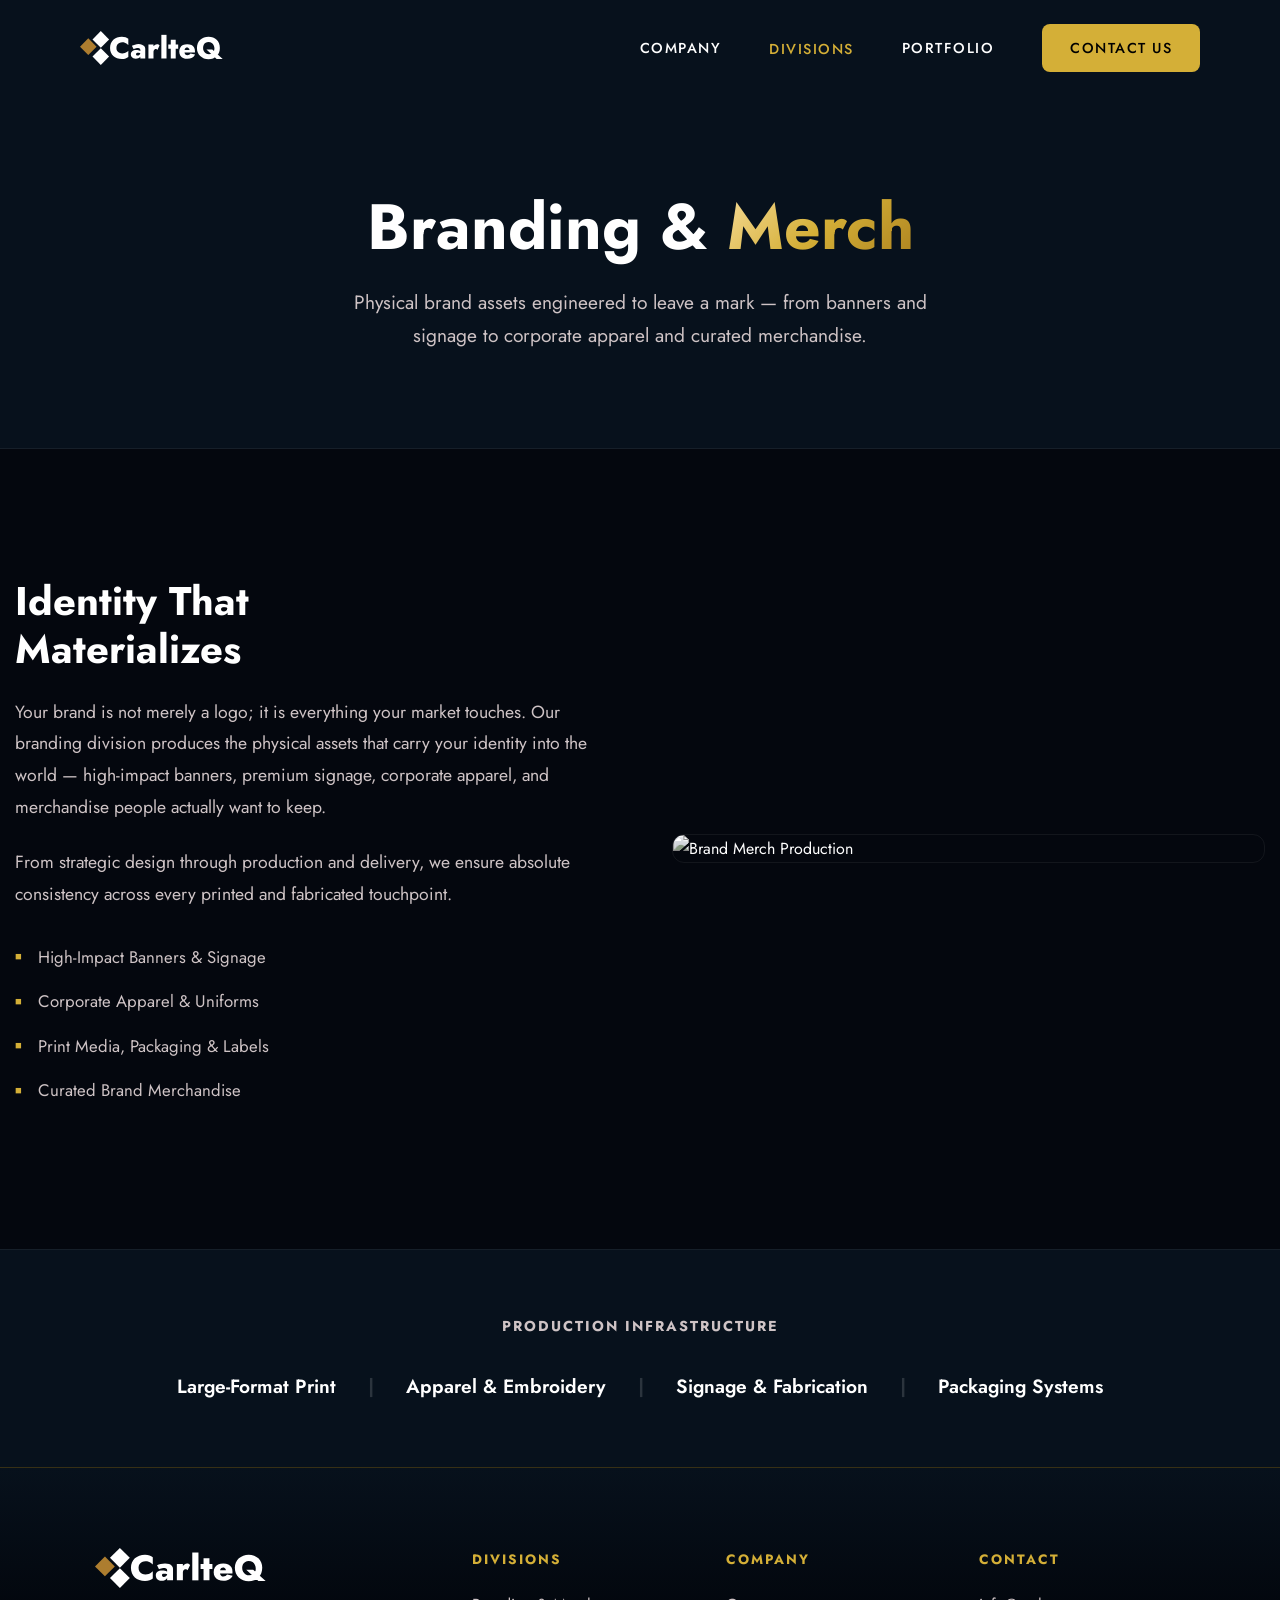
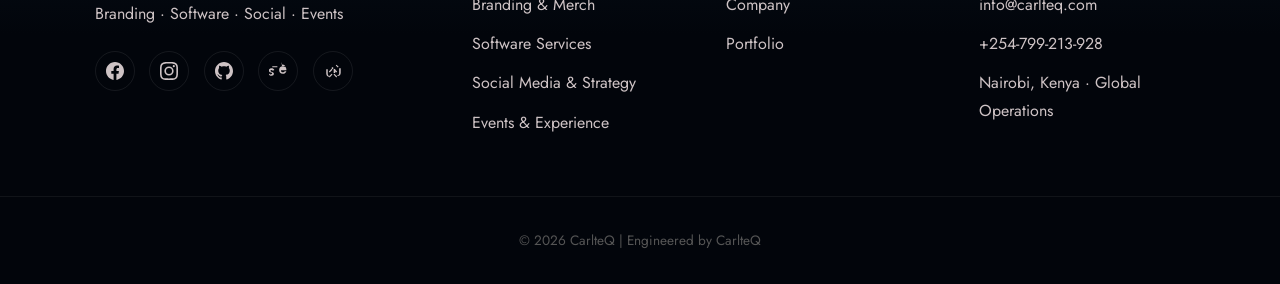
==== branding.html @ 22163e72 "CarlteQ corporate site: full build (7 pages), Navy/Gold theme, GSAP animations, reliability kernel, " ====
<!DOCTYPE html>
<html lang="en">
<head>
    <meta charset="UTF-8">
    <meta name="viewport" content="width=device-width, initial-scale=1.0">
    <meta name="description" content="Branding & Merch by CarlteQ: high-impact banners, premium signage, corporate apparel, print media, packaging, and curated brand merchandise.">
    <title>Branding & Merch | CarlteQ</title>
    <link rel="icon" type="image/svg+xml" href="assets/carlteq-logo.svg">
    <link rel="canonical" href="https://www.dev.carlteq.io/branding.html">
    <meta property="og:type" content="website">
    <meta property="og:site_name" content="CarlteQ">
    <meta property="og:title" content="Branding & Merch | CarlteQ">
    <meta property="og:description" content="Branding & Merch by CarlteQ: high-impact banners, premium signage, corporate apparel, print media, packaging, and curated brand merchandise.">
    <meta property="og:url" content="https://www.dev.carlteq.io/branding.html">
    <meta property="og:image" content="https://www.dev.carlteq.io/assets/og-image.png">
    <meta property="og:locale" content="en_KE">
    <meta name="twitter:card" content="summary_large_image">
    <meta name="twitter:title" content="Branding & Merch | CarlteQ">
    <meta name="twitter:description" content="Branding & Merch by CarlteQ: high-impact banners, premium signage, corporate apparel, print media, packaging, and curated brand merchandise.">
    <meta name="twitter:image" content="https://www.dev.carlteq.io/assets/og-image.png">
    <link rel="preconnect" href="https://fonts.googleapis.com">
    <link rel="preconnect" href="https://fonts.gstatic.com" crossorigin>
    <link href="https://fonts.googleapis.com/css2?family=Jost:wght@300;400;500;600;700;800&family=JetBrains+Mono:wght@400&display=swap" rel="stylesheet">
    <link rel="stylesheet" href="css/style.css">
    <script type="application/ld+json">
    {
        "@context": "https://schema.org",
        "@type": "Service",
        "serviceType": "Branding & Merch",
        "provider": {
            "@type": "Organization",
            "name": "CarlteQ",
            "url": "https://www.dev.carlteq.io/"
        },
        "areaServed": {
            "@type": "City",
            "name": "Nairobi"
        }
    }
    </script>
</head>
<body>
    <a class="skip-link" href="#main">Skip to content</a>

    <!-- Navigation -->
    <nav id="navbar">
        <a href="index.html" class="logo"><img src="assets/carlteq-logo.svg" alt="CarlteQ"></a>
        <button class="nav-toggle" aria-label="Toggle menu" aria-expanded="false">
            <span></span><span></span><span></span>
        </button>
        <div class="nav-links">
            <a href="index.html">Company</a>
            <div class="dropdown">
                <button type="button" class="dropdown-toggle active" aria-expanded="false" aria-controls="divisions-menu">Divisions</button>
<div class="dropdown-content" id="divisions-menu">
                    <a href="branding.html" class="active" aria-current="page">Branding & Merch</a>
                    <a href="web-systems.html">Software Services</a>
                    <a href="marketing.html">Social Media & Strategy</a>
                    <a href="events.html">Events & Experience</a>
                </div>
            </div>
            <a href="portfolio.html">Portfolio</a>
            <a href="contact.html" class="btn-primary">Contact Us</a>
        </div>
    </nav>

    <main id="main">
    <!-- Page Header -->
    <header class="page-header">
        <div class="container">
            <h1>Branding & <span class="gold-gradient">Merch</span></h1>
            <p class="lead">Physical brand assets engineered to leave a mark — from banners and signage to corporate apparel and curated merchandise.</p>
        </div>
    </header>

    <section class="section-padding container">
        <div class="service-layout">
            <div class="service-text">
                <h2>Identity That <br>Materializes</h2>
                <p>Your brand is not merely a logo; it is everything your market touches. Our branding division produces the physical assets that carry your identity into the world — high-impact banners, premium signage, corporate apparel, and merchandise people actually want to keep.</p>
                <p>From strategic design through production and delivery, we ensure absolute consistency across every printed and fabricated touchpoint.</p>

                <ul class="service-list">
                    <li>High-Impact Banners & Signage</li>
                    <li>Corporate Apparel & Uniforms</li>
                    <li>Print Media, Packaging & Labels</li>
                    <li>Curated Brand Merchandise</li>
                </ul>
            </div>
            <div>
                <img src="https://images.unsplash.com/photo-1561070791-2526d30994b5?q=80&w=2070&auto=format&fit=crop" alt="Brand Merch Production" class="service-img" loading="lazy" decoding="async">
            </div>
        </div>
    </section>

    <!-- Production Strip -->
    <section class="tech-strip">
        <div class="container">
            <h4>Production Infrastructure</h4>
            <div class="tech-strip-items">
                <span>Large-Format Print</span>
                <span class="sep">|</span>
                <span>Apparel & Embroidery</span>
                <span class="sep">|</span>
                <span>Signage & Fabrication</span>
                <span class="sep">|</span>
                <span>Packaging Systems</span>
            </div>
        </div>
    </section>

    </main>

    <!-- Footer -->
    <footer>
        <div class="container footer-inner">
            <div class="footer-brand">
                <img src="assets/carlteq-logo.svg" alt="CarlteQ" class="footer-logo">
                <p>Branding &middot; Software &middot; Social &middot; Events</p>
                <div class="footer-socials">
                    <a href="https://www.facebook.com/CarlteQ.main" target="_blank" rel="noopener" aria-label="Facebook"><svg viewBox="0 0 24 24"><path d="M24 12.073c0-6.627-5.373-12-12-12s-12 5.373-12 12c0 5.99 4.388 10.954 10.125 11.854v-8.385H7.078v-3.47h3.047V9.43c0-3.007 1.792-4.669 4.533-4.669 1.312 0 2.686.235 2.686.235v2.953H15.83c-1.491 0-1.956.925-1.956 1.874v2.25h3.328l-.532 3.47h-2.796v8.385C19.612 23.027 24 18.062 24 12.073z"/></svg></a>
                    <a href="https://www.instagram.com/_carlteq/" target="_blank" rel="noopener" aria-label="Instagram"><svg viewBox="0 0 24 24"><path d="M12 2.163c3.204 0 3.584.012 4.85.07 3.252.148 4.771 1.691 4.919 4.919.058 1.265.069 1.645.069 4.849 0 3.205-.012 3.584-.069 4.849-.149 3.225-1.664 4.771-4.919 4.919-1.266.058-1.644.07-4.85.07-3.204 0-3.584-.012-4.849-.07-3.26-.149-4.771-1.699-4.919-4.92-.058-1.265-.07-1.644-.07-4.849 0-3.204.013-3.583.07-4.849.149-3.227 1.664-4.771 4.919-4.919 1.266-.057 1.645-.069 4.849-.069zM12 0C8.741 0 8.333.014 7.053.072 2.695.272.273 2.69.073 7.052.014 8.333 0 8.741 0 12c0 3.259.014 3.668.072 4.948.2 4.358 2.618 6.78 6.98 6.98C8.333 23.986 8.741 24 12 24c3.259 0 3.668-.014 4.948-.072 4.354-.2 6.782-2.618 6.979-6.98.059-1.28.073-1.689.073-4.948 0-3.259-.014-3.667-.072-4.947-.196-4.354-2.617-6.78-6.979-6.98C15.668.014 15.259 0 12 0zm0 5.838a6.162 6.162 0 100 12.324 6.162 6.162 0 000-12.324zM12 16a4 4 0 110-8 4 4 0 010 8zm6.406-11.845a1.44 1.44 0 100 2.881 1.44 1.44 0 000-2.881z"/></svg></a>
                    <a href="https://github.com/CarlteQ-git/" target="_blank" rel="noopener" aria-label="GitHub"><svg viewBox="0 0 24 24"><path d="M12 0c-6.626 0-12 5.373-12 12 0 5.302 3.438 9.8 8.207 11.387.599.111.793-.261.793-.577v-2.234c-3.338.726-4.033-1.416-4.033-1.416-.546-1.387-1.333-1.756-1.333-1.756-1.089-.745.083-.729.083-.729 1.205.084 1.839 1.237 1.839 1.237 1.07 1.834 2.807 1.304 3.492.997.107-.775.418-1.305.762-1.604-2.665-.305-5.467-1.334-5.467-5.931 0-1.311.469-2.381 1.236-3.221-.124-.303-.535-1.524.117-3.176 0 0 1.008-.322 3.301 1.23.957-.266 1.983-.399 3.003-.404 1.02.005 2.047.138 3.006.404 2.291-1.552 3.297-1.23 3.297-1.23.653 1.653.242 2.874.118 3.176.77.84 1.235 1.911 1.235 3.221 0 4.609-2.807 5.624-5.479 5.921.43.372.823 1.102.823 2.222v3.293c0 .319.192.694.801.576 4.765-1.589 8.199-6.086 8.199-11.386 0-6.627-5.373-12-12-12z"/></svg></a>
                    <a href="https://www.behance.net/designerokwach" target="_blank" rel="noopener" aria-label="Behance"><svg viewBox="0 0 24 24"><path d="M17.197 0v5.484h4.815v1.627h-4.815v3.103h5.391c.199-2.827-1.315-4.655-4.197-4.655-3.166 0-4.884 1.965-4.884 5.076 0 3.217 1.718 5.007 4.884 5.007 2.77 0 4.12-1.459 4.787-3.436h-2.325c-.35.995-1.316 1.563-2.395 1.563-1.589 0-2.53-.982-2.53-2.775h7.33c.056-4.146-2.069-7.994-6.656-7.994zM0 16.543c.578 1.002 1.58 1.652 3.431 1.652 1.968 0 3.096-.966 3.096-2.575 0-1.234-.678-1.902-2.575-2.449l-.805-.259c-.866-.289-1.224-.656-1.224-1.174 0-.617.578-1.074 1.444-1.074.867 0 1.466.422 1.71 1.111l2.044-1.236c-.645-1.413-1.956-2.176-3.732-2.176-1.981 0-3.588 1.234-3.588 3.027 0 1.235.688 1.971 2.222 2.468l.925.295c.888.284 1.29.686 1.29 1.294 0 .658-.745 1.16-1.742 1.16-.968 0-1.708-.504-2.035-1.29L0 16.543zm4.35-10.772h6.798v1.274H4.35V5.771z"/></svg></a>
                    <a href="https://stackoverflow.com/users/30054240/caleb-okwach-carlteq" target="_blank" rel="noopener" aria-label="Stack Overflow"><svg viewBox="0 0 24 24"><path d="M17.509 19.419l-3.7-3.7-1.1 1.1 3.7 3.7zm0-6.6l-3.7-3.7-1.1 1.1 3.7 3.7zM6.49 19.419l3.7-3.7 1.1 1.1-3.7 3.7zm0-6.6l3.7-3.7 1.1 1.1-3.7 3.7zM3 15.3c0 2.9 2.1 4.2 3.5 4.2h1.3v-.1c-1.7-.6-2.8-1.6-2.8-3.6v-6.1H3zm9.9-6.1v5.6h2.1v-5.6zm6.6-2.9l-2.8-2.7-1 1 2.7 2.7zm-9.1 2.9h1.9v-2.1h-1.9zm9.9 5.6c0 2-1.1 3-2.8 3.6v.1h1.3c1.4 0 3.5-1.3 3.5-4.2v-6.1h-2.1v6.6z"/></svg></a>
                </div>
            </div>
            <div class="footer-col">
                <h4>Divisions</h4>
                <a href="branding.html" class="active" aria-current="page">Branding & Merch</a>
                <a href="web-systems.html">Software Services</a>
                <a href="marketing.html">Social Media & Strategy</a>
                <a href="events.html">Events & Experience</a>
            </div>
            <div class="footer-col">
                <h4>Company</h4>
                <a href="index.html">Company</a>
                <a href="portfolio.html">Portfolio</a>
            </div>
            <div class="footer-col">
                <h4>Contact</h4>
                <a href="mailto:info@carlteq.com">info@carlteq.com</a>
                <a href="tel:+254799213928">+254-799-213-928</a>
                <span>Nairobi, Kenya · Global Operations</span>
            </div>
        </div>
        <p class="footer-copy">&copy; 2026 CarlteQ | Engineered by CarlteQ</p>
    </footer>

    <script defer src="js/main.js"></script>
</body>
</html>
---- css/style.css ----
/* ============================================================
   CarlteQ — Global Stylesheet v2
   Dark premium design system with gold accents
   ============================================================ */

/* ---------- Design Tokens ---------- */
:root {
    --bg-void: #04070e;
    --bg-surface: #07111c;
    --bg-elevated: #0c1a2b;
    --bg-card: rgba(9, 19, 32, 0.6);
    --gold-light: #f9df9f;
    --gold-main: #d4af37;
    --gold-dark: #aa7f1d;
    --gold-border: rgba(212, 175, 55, 0.3);
    --text-primary: #ffffff;
    --text-secondary: #cec3c5;
    --text-faint: #555555;
    --text-muted: #8a8a8a;
    --font-main: 'Jost', sans-serif;
    --font-mono: 'JetBrains Mono', monospace;
    --transition-smooth: all 0.6s cubic-bezier(0.16, 1, 0.3, 1);
    --transition-fast: all 0.3s cubic-bezier(0.16, 1, 0.3, 1);
    --border-soft: 1px solid rgba(255, 255, 255, 0.06);
    --border-gold: 1px solid rgba(212, 175, 55, 0.25);
    --ease-out-expo: cubic-bezier(0.16, 1, 0.3, 1);
    --radius-sm: 8px;
    --radius-md: 12px;
    --radius-lg: 16px;
    --radius-xl: 24px;
}

/* ---------- Reset ---------- */
*, *::before, *::after { margin: 0; padding: 0; box-sizing: border-box; }
html { overflow-x: hidden; }
body {
    background-color: var(--bg-void);
    color: var(--text-primary);
    font-family: var(--font-main);
    overflow-x: clip;
    line-height: 1.7;
}
img { max-width: 100%; display: block; }
a { text-decoration: none; }
button { cursor: pointer; }
::selection { background: var(--gold-main); color: #000; }

/* ---------- Entrance Overlay ---------- */
#entrance {
    position: fixed; inset: 0; z-index: 10000;
    background: var(--bg-void);
    display: flex; align-items: center; justify-content: center;
}
#entrance.done { pointer-events: none; }
.entrance-inner { text-align: center; }
.entrance-logo {
    height: 3rem; width: auto; margin: 0 auto;
    opacity: 0;
}

/* ---------- Utilities ---------- */
.container { max-width: 1250px; margin: 0 auto; padding: 0 5rem; }
.section-padding { padding: 8rem 0; position: relative; }
.gold-gradient {
    background: linear-gradient(135deg, var(--gold-light) 0%, var(--gold-main) 50%, var(--gold-dark) 100%);
    -webkit-background-clip: text;
    -webkit-text-fill-color: transparent;
    background-clip: text;
}
.section-title { font-size: clamp(2.5rem, 4vw, 4rem); line-height: 1.1; margin-bottom: 1.5rem; font-weight: 700; }
.section-subtitle { color: var(--text-secondary); font-size: 1.15rem; max-width: 640px; line-height: 1.8; }
.center { text-align: center; }
.center .section-subtitle { margin: 0 auto; }

/* ---------- Reveal animation (legacy pages) ---------- */
.reveal { opacity: 0; transform: translateY(40px); transition: all 0.8s cubic-bezier(0.16, 1, 0.3, 1); }
.reveal.active { opacity: 1; transform: translateY(0); }

/* Animated light-gold grid (stronger, slowly drifting) */
.grid-bg {
    position: absolute; inset: 0; pointer-events: none;
    background-image:
        linear-gradient(rgba(212, 175, 55, 0.065) 1px, transparent 1px),
        linear-gradient(90deg, rgba(212, 175, 55, 0.065) 1px, transparent 1px),
        radial-gradient(1200px 600px at 50% 20%, rgba(212, 175, 55, 0.08), transparent 70%);
    background-size: 80px 80px, 80px 80px, 100% 100%;
    mask-image: radial-gradient(ellipse at center, black 25%, transparent 75%);
    -webkit-mask-image: radial-gradient(ellipse at center, black 25%, transparent 75%);
}
.grid-animated {
    animation: gridDrift 24s linear infinite;
}
@keyframes gridDrift {
    0% { background-position: 0 0, 0 0, 0 0; }
    100% { background-position: -80px -80px, -80px -80px, 0 0; }
}

/* ---------- Navigation ---------- */
nav {
    position: fixed; top: 0; width: 100%;
    padding: 1.5rem 5rem;
    display: flex; justify-content: space-between; align-items: center;
    z-index: 100;
    transition: background-color 0.3s ease, padding 0.3s ease, box-shadow 0.3s ease, border-color 0.3s ease;
}
.nav-scrolled {
    padding: 1rem 4rem;
    background: rgba(4, 7, 14, 0.92);
    border-bottom: var(--border-soft);
}
@supports (backdrop-filter: blur(1px)) {
    .nav-scrolled {
        backdrop-filter: blur(20px);
        -webkit-backdrop-filter: blur(20px);
    }
}
.logo { display: flex; align-items: center; }
.logo img { display: block; height: 2.1rem; width: auto; }
.nav-links { display: flex; gap: 3rem; align-items: center; }
.nav-links a {
    color: var(--text-primary);
    font-size: 0.9rem; font-weight: 500;
    text-transform: uppercase; letter-spacing: 1.5px;
    position: relative; transition: color 0.3s;
}
.nav-links > a:not(.btn-primary)::after,
.dropdown > .dropdown-toggle::after {
    content: ''; position: absolute;
    bottom: -5px; left: 50%; transform: translateX(-50%);
    width: 0%; height: 2px;
    background: var(--gold-main);
    transition: width 0.3s var(--ease-out-expo);
}
.nav-links > a:not(.btn-primary):hover::after,
.dropdown:hover > .dropdown-toggle::after { width: 100%; }
.nav-links a:hover { color: var(--gold-main); }
.nav-links .active { color: var(--gold-main); }

/* Dropdown */
.dropdown { position: relative; }
.dropdown > .dropdown-toggle { cursor: pointer; }
.dropdown-content {
    display: none; position: absolute; top: calc(100% + 10px); left: 50%; transform: translateX(-50%);
    background: var(--bg-elevated); min-width: 260px;
    border: var(--border-soft); border-radius: var(--radius-md); overflow: hidden;
    box-shadow: 0 20px 60px rgba(0, 0, 0, 0.6);
    padding: 0.5rem 0;
}
.dropdown:hover .dropdown-content,
.dropdown:focus-within .dropdown-content { display: block; }
.dropdown-content a {
    display: block; padding: 1rem 1.5rem;
    border-bottom: var(--border-soft);
    transition: var(--transition-fast);
}
.dropdown-content a:last-child { border-bottom: none; }
.dropdown-content a:hover { background: rgba(212, 175, 55, 0.08); color: var(--gold-main); }
.dropdown-content a.active { color: var(--gold-main); border-left: 3px solid var(--gold-main); background: rgba(212, 175, 55, 0.06); }

/* Primary button */
.btn-primary {
    background: var(--gold-main); color: #000;
    padding: 0.75rem 1.75rem; border-radius: var(--radius-sm);
    font-weight: 600; font-size: 0.9rem;
    text-transform: uppercase; letter-spacing: 1px;
    transition: var(--transition-fast);
    display: inline-block;
    position: relative; overflow: hidden;
}
.nav-links .btn-primary,
.nav-links .btn-primary:hover { color: #000; }
.btn-primary::before {
    content: ''; position: absolute; inset: 0;
    background: linear-gradient(135deg, rgba(255,255,255,0.2), transparent);
    opacity: 0; transition: opacity 0.3s;
}
.btn-primary:hover { transform: translateY(-2px); box-shadow: 0 8px 30px rgba(212, 175, 55, 0.3); }
.btn-primary:hover::before { opacity: 1; }
.btn-lg { padding: 1rem 2.5rem; font-size: 1rem; }

.btn-ghost {
    color: var(--text-secondary);
    padding: 1rem 2.5rem; border-radius: var(--radius-sm);
    font-weight: 500; font-size: 1rem;
    text-transform: uppercase; letter-spacing: 1px;
    border: 1px solid rgba(255,255,255,0.15);
    transition: var(--transition-fast);
    display: inline-block;
}
.btn-ghost:hover {
    color: var(--gold-main);
    border-color: var(--gold-border);
    background: rgba(212, 175, 55, 0.05);
}

/* Mobile nav toggle */
.nav-toggle {
    display: none;
    flex-direction: column; gap: 6px;
    background: none; border: none;
    padding: 0.5rem; z-index: 110;
}
.nav-toggle span {
    display: block; width: 26px; height: 2px;
    background: var(--gold-main);
    transition: var(--transition-fast);
}
.nav-toggle.open span:nth-child(1) { transform: translateY(8px) rotate(45deg); }
.nav-toggle.open span:nth-child(2) { opacity: 0; }
.nav-toggle.open span:nth-child(3) { transform: translateY(-8px) rotate(-45deg); }

/* ---------- Hero ---------- */
.hero {
    height: 100vh; min-height: 700px;
    display: flex; align-items: center; justify-content: center;
    position: relative; overflow: hidden; text-align: center;
}
#hero-code {
    position: absolute; inset: 0;
    z-index: 1;
}
.hero-overlay {
    position: absolute; inset: 0;
    background: radial-gradient(ellipse at center,
        rgba(10, 20, 40, 0.28) 0%,
        rgba(6, 12, 26, 0.68) 55%,
        var(--bg-void) 100%
    );
    z-index: 2;
}
.hero-content {
    position: relative; z-index: 2;
    max-width: 1000px; padding: 0 3rem;
}
.hero-eyebrow {
    color: var(--gold-main);
    text-transform: uppercase;
    letter-spacing: 4px; font-size: 0.85rem;
    font-weight: 500;
    margin-bottom: 2rem;
    opacity: 0;
}
.hero-title {
    font-size: clamp(3rem, 6vw, 6rem);
    font-weight: 800; line-height: 1.05;
    text-transform: uppercase;
    margin-bottom: 2rem;
    overflow: hidden;
}
.hero-line {
    display: block; overflow: hidden;
}
.hero-line-inner {
    display: block;
    transform: translateY(110%);
}
.hero-sub {
    font-size: 1.2rem; color: var(--text-secondary);
    max-width: 700px; margin: 0 auto 2.5rem;
    font-weight: 300; line-height: 1.8;
    opacity: 0;
}
.hero-cta {
    display: flex; gap: 1rem;
    justify-content: center;
    opacity: 0;
}
.hero-scroll-indicator {
    position: absolute; bottom: 3rem; left: 50%;
    transform: translateX(-50%);
    display: flex; flex-direction: column;
    align-items: center; gap: 0.75rem;
    z-index: 2;
    opacity: 0;
}
.hero-scroll-indicator span {
    font-size: 0.7rem; text-transform: uppercase;
    letter-spacing: 3px; color: var(--text-faint);
}
.scroll-line {
    width: 1px; height: 50px;
    background: linear-gradient(180deg, var(--gold-main), transparent);
    animation: scrollPulse 2s ease-in-out infinite;
}
@keyframes scrollPulse {
    0%, 100% { opacity: 0.3; transform: scaleY(0.6); }
    50% { opacity: 1; transform: scaleY(1); }
}

/* ---------- Marquee ---------- */
.marquee-section {
    padding: 2rem 0;
    border-top: var(--border-soft);
    border-bottom: var(--border-soft);
    overflow: hidden;
    background: var(--bg-surface);
}
.marquee-track { display: flex; width: 100%; overflow: hidden; }
.marquee-content {
    display: flex; align-items: center; gap: 3rem;
    animation: marqueeScroll 25s linear infinite;
    padding-right: 3rem;
    white-space: nowrap;
}
.marquee-content span {
    font-size: 1rem; font-weight: 500;
    text-transform: uppercase; letter-spacing: 3px;
    color: var(--text-faint);
}
.marquee-content .marquee-dot {
    width: 4px; height: 4px;
    background: var(--gold-main);
    border-radius: 50%;
    display: inline-block;
    flex-shrink: 0;
    color: transparent;
    font-size: 0;
}
@keyframes marqueeScroll {
    0% { transform: translateX(0); }
    100% { transform: translateX(-50%); }
}

/* ---------- Sticky Scroll Section ---------- */
.sticky-layout {
    display: grid; grid-template-columns: 1fr 1fr; gap: 5rem;
    align-items: start;
}
.sticky-sticky {
    position: sticky; top: 8rem;
    padding-right: 2rem;
}
.sticky-right { padding: 2rem 0; }
.sticky-card {
    padding: 3rem;
    background: var(--bg-card);
    border: var(--border-soft);
    border-radius: var(--radius-lg);
    margin-bottom: 2rem;
    transition: var(--transition-smooth);
    position: relative;
    overflow: hidden;
}
.sticky-card::before {
    content: ''; position: absolute;
    top: 0; left: 0; width: 3px; height: 0;
    background: var(--gold-main);
    transition: height 0.6s var(--ease-out-expo);
}
.sticky-card.active::before { height: 100%; }
.sticky-card:hover {
    border-color: var(--gold-border);
    transform: translateX(8px);
}
.sticky-card-number {
    font-size: 0.8rem; font-weight: 600;
    color: var(--gold-main);
    text-transform: uppercase; letter-spacing: 2px;
    margin-bottom: 1rem;
}
.sticky-card h3 {
    font-size: 1.8rem; margin-bottom: 1rem;
    font-weight: 600;
}
.sticky-card p {
    color: var(--text-secondary);
    font-size: 1.05rem; line-height: 1.8;
}
.stats-grid {
    display: grid; grid-template-columns: 1fr 1fr; gap: 2rem;
    margin-top: 1rem;
}
.stat-item { text-align: center; }
.stat-number {
    display: block;
    font-size: 3rem; font-weight: 800;
    line-height: 1.2;
}
.stat-label {
    font-size: 0.85rem; color: var(--text-faint);
    text-transform: uppercase; letter-spacing: 1px;
}

/* ---------- Vision / Glass Cards ---------- */
.vision-section { background: radial-gradient(1100px 520px at 50% 0%, #0d1f3a, var(--bg-void) 75%), var(--bg-surface); }
.vision-grid {
    display: grid; grid-template-columns: 1fr 1fr; gap: 3rem;
}
.glass-card {
    background: rgba(13, 27, 45, 0.82);
    border: var(--border-soft);
    padding: 4rem; border-radius: var(--radius-lg);
    position: relative; overflow: hidden;
    transition: var(--transition-smooth);
}
.glass-card::after {
    content: ''; position: absolute;
    inset: 0; border-radius: var(--radius-lg);
    background: linear-gradient(135deg, rgba(212, 175, 55, 0.05), transparent);
    opacity: 0; transition: opacity 0.4s;
}
.glass-card:hover::after { opacity: 1; }
.glass-card:hover { border-color: var(--gold-border); }
.glass-card-icon {
    width: 48px; height: 48px;
    color: var(--gold-main);
    margin-bottom: 2rem;
}
.glass-card-icon svg { width: 100%; height: 100%; }
.glass-card h3 {
    font-size: 2rem; margin-bottom: 1.5rem;
    color: var(--gold-main); font-weight: 600;
    position: relative; z-index: 1;
}
.glass-card p {
    color: var(--text-secondary); font-size: 1.1rem;
    line-height: 1.8; position: relative; z-index: 1;
}

/* ---------- Horizontal Scroll Section ---------- */
.hscroll-section {
    padding: 8rem 0 0;
    overflow: hidden;
}
.hscroll-header { text-align: center; padding: 0 3rem; margin-bottom: 4rem; }
.hscroll-wrapper {
    width: 100%; overflow: hidden;
}
.hscroll-track {
    display: flex; gap: 2rem;
    padding: 0 4rem 4rem;
    width: fit-content;
    will-change: transform;
}
.hscroll-card {
    width: 70vw; max-width: 900px; min-height: 550px;
    position: relative; border-radius: var(--radius-xl);
    overflow: hidden; flex-shrink: 0;
}
.hscroll-card-bg {
    position: absolute; inset: 0;
    background-size: cover; background-position: center;
    filter: grayscale(80%);
    transition: filter 0.6s;
}
.hscroll-card:hover .hscroll-card-bg { filter: grayscale(40%); }
.hscroll-card-overlay {
    position: absolute; inset: 0;
    background: linear-gradient(135deg,
        rgba(7, 15, 30, 0.94) 0%,
        rgba(9, 18, 36, 0.74) 50%,
        rgba(12, 24, 46, 0.5) 100%
    );
}
.hscroll-card-content {
    position: relative; z-index: 2;
    padding: 4rem;
    display: flex; flex-direction: column;
    justify-content: center;
    height: 100%;
}
.hscroll-card-content h3 {
    font-size: clamp(2rem, 3vw, 3.5rem);
    font-weight: 700; line-height: 1.1;
    margin-bottom: 1.5rem;
}
.hscroll-card-content p {
    color: var(--text-secondary); font-size: 1.1rem;
    max-width: 500px; margin-bottom: 2rem; line-height: 1.8;
}
.hscroll-card-list {
    list-style: none; margin-bottom: 2.5rem;
    display: flex; flex-wrap: wrap; gap: 0.75rem;
}
.hscroll-card-list li {
    padding: 0.5rem 1rem;
    background: rgba(212, 175, 55, 0.08);
    border: 1px solid rgba(212, 175, 55, 0.15);
    border-radius: 999px;
    font-size: 0.85rem; color: var(--gold-light);
    text-transform: uppercase; letter-spacing: 1px;
}

/* ---------- Founder ---------- */
.founder-section { position: relative; }
.founder-layout {
    display: grid;
    grid-template-columns: 420px 1fr;
    gap: 5rem;
    align-items: center;
    position: relative;
}
.founder-portrait {
    position: relative;
    z-index: 1;
}
.founder-portrait img {
    width: 100%;
    border-radius: var(--radius-lg);
    aspect-ratio: 1 / 1;
    object-fit: cover;
    display: block;
    filter: grayscale(90%);
    border: var(--border-soft);
    transition: filter 0.6s, border-color 0.6s, transform 0.6s;
}
.founder-portrait:hover img {
    filter: grayscale(25%);
    border-color: var(--gold-border);
    transform: translate(-4px, -4px);
}
.founder-portrait::after {
    content: '';
    position: absolute;
    inset: 0;
    border-radius: var(--radius-lg);
    border: 1px solid rgba(212, 175, 55, 0.28);
    transform: translate(14px, 14px);
    z-index: -1;
}
.founder-info { min-width: 0; }
.founder-name {
    font-size: 1.9rem;
    font-weight: 700;
    display: flex;
    align-items: center;
    gap: 1rem;
    flex-wrap: wrap;
    margin: 1.5rem 0 0;
}
.founder-role {
    font-size: 0.78rem;
    color: var(--gold-main);
    text-transform: uppercase;
    letter-spacing: 2px;
    font-family: var(--font-mono);
    border: 1px solid rgba(212, 175, 55, 0.3);
    padding: 0.4rem 0.9rem;
    border-radius: 999px;
}
.founder-quote {
    font-size: clamp(1.45rem, 2.6vw, 2.2rem);
    font-weight: 500;
    line-height: 1.35;
    color: var(--text-primary);
    margin: 2rem 0;
    padding-left: 1.6rem;
    border-left: 3px solid var(--gold-main);
}
.founder-blurb {
    color: var(--text-secondary);
    font-size: 1.05rem;
    line-height: 1.8;
    max-width: 620px;
}

/* ---------- CTA Section ---------- */
.cta-section {
    position: relative; padding: 10rem 0;
    text-align: center; overflow: hidden;
}
#cta-code {
    position: absolute; inset: 0;
}
.cta-overlay {
    position: absolute; inset: 0;
    background: linear-gradient(180deg,
        var(--bg-void) 0%,
        rgba(9, 18, 36, 0.55) 30%,
        rgba(9, 18, 36, 0.55) 70%,
        var(--bg-void) 100%
    );
}
.cta-content {
    position: relative; z-index: 2;
}

/* ---------- Footer ---------- */
footer {
    background: linear-gradient(180deg, #07111c, #02050b 40%);
    padding: 5rem 0 2rem;
    border-top: var(--border-gold);
}
.footer-inner {
    display: grid; grid-template-columns: 1.6fr 1fr 1fr 1fr;
    gap: 3rem; align-items: start;
}
.footer-logo { height: 2.5rem; width: auto; margin-bottom: 0.75rem; }
.footer-brand p { color: var(--text-secondary); font-size: 1rem; }
.footer-socials { display: flex; gap: 0.9rem; margin-top: 1.5rem; }
.footer-socials a {
    display: inline-flex; align-items: center; justify-content: center;
    width: 40px; height: 40px; border-radius: 50%;
    border: 1px solid rgba(255,255,255,0.08); color: var(--text-secondary);
    transition: var(--transition-fast);
}
.footer-socials a:hover {
    color: var(--gold-main); border-color: var(--gold-border);
    transform: translateY(-3px);
    box-shadow: 0 6px 20px rgba(212, 175, 55, 0.15);
}
.footer-socials svg { width: 18px; height: 18px; fill: currentColor; }
.footer-col h4 {
    color: var(--gold-main); text-transform: uppercase;
    letter-spacing: 2px; font-size: 0.85rem; margin-bottom: 1.25rem;
}
.footer-col a, .footer-col span {
    display: block; color: var(--text-secondary);
    font-size: 1rem; margin-bottom: 0.75rem;
    transition: color 0.3s;
}
.footer-col a:hover { color: var(--gold-main); }
.footer-copy {
    text-align: center; margin-top: 3rem;
    padding-top: 2rem; border-top: var(--border-soft);
    color: var(--text-faint); font-size: 0.85rem;
}

/* ============================================================
   Inner Page Styles (Service, Portfolio, Contact)
   ============================================================ */

/* Page Header */
.page-header {
    padding: 12rem 0 6rem;
    background: var(--bg-surface);
    text-align: center;
    border-bottom: var(--border-soft);
}
.page-header .eyebrow {
    color: var(--gold-main); text-transform: uppercase;
    letter-spacing: 3px; font-size: 0.85rem; margin-bottom: 1rem;
}
.page-header h1 {
    font-size: clamp(2.75rem, 5vw, 4.5rem);
    line-height: 1.1; margin-bottom: 1.5rem;
}
.page-header .lead {
    color: var(--text-secondary); font-size: 1.2rem;
    max-width: 600px; margin: 0 auto;
}

/* Service Layout */
.service-layout { display: grid; grid-template-columns: 1fr 1fr; gap: 4rem; align-items: center; }
.service-text h2 { font-size: 2.5rem; margin-bottom: 1.5rem; line-height: 1.2; }
.service-text p { color: var(--text-secondary); font-size: 1.1rem; margin-bottom: 1.5rem; line-height: 1.8; }
.service-list { list-style: none; margin-top: 2rem; }
.service-list li {
    margin-bottom: 1rem; font-size: 1.05rem;
    display: flex; align-items: center; gap: 1rem;
    color: var(--text-secondary);
}
.service-list li::before { content: '\25A0'; color: var(--gold-main); font-size: 0.7rem; flex-shrink: 0; }
.service-img {
    width: 100%; border-radius: var(--radius-md);
    border: var(--border-soft);
    filter: grayscale(80%); transition: var(--transition-smooth);
}
.service-img:hover { filter: grayscale(0%); border-color: var(--gold-border); }

/* Tech Strip */
.tech-strip {
    background: var(--bg-surface);
    padding: 4rem 0;
    border-top: var(--border-soft);
}
.tech-strip .container { text-align: center; }
.tech-strip h4 {
    margin-bottom: 2rem; color: var(--text-secondary);
    text-transform: uppercase; letter-spacing: 2px; font-size: 0.9rem;
}
.tech-strip-items {
    display: flex; justify-content: center; gap: 2rem;
    flex-wrap: wrap; font-size: 1.2rem; font-weight: 600; align-items: center;
}
.tech-strip-items .sep { color: rgba(255, 255, 255, 0.15); }

/* Portfolio */
.filter-bar { display: flex; justify-content: center; flex-wrap: wrap; gap: 1rem; margin-bottom: 4rem; }
.filter-btn {
    background: transparent; color: var(--text-secondary);
    border: 1px solid rgba(255,255,255,0.1); padding: 0.6rem 1.5rem;
    border-radius: 999px; font-family: inherit; font-size: 0.85rem;
    text-transform: uppercase; letter-spacing: 1px;
    transition: var(--transition-fast);
}
.filter-btn:hover { color: var(--gold-main); border-color: var(--gold-border); }
.filter-btn.active { background: var(--gold-main); color: #000; border-color: var(--gold-main); }

.portfolio-grid { display: grid; grid-template-columns: repeat(3, 1fr); gap: 2rem; }
.project-card {
    background: var(--bg-surface);
    border: var(--border-soft); border-radius: var(--radius-md);
    overflow: hidden; transition: var(--transition-smooth);
    display: flex; flex-direction: column;
}
.project-card:hover { transform: translateY(-6px); border-color: var(--gold-border); }
.project-img { position: relative; height: 240px; overflow: hidden; }
.project-img img {
    width: 100%; height: 100%; object-fit: cover;
    filter: grayscale(80%); transition: var(--transition-smooth);
}
.project-card:hover .project-img img { filter: grayscale(0%); transform: scale(1.05); }
.project-tag {
    position: absolute; top: 1rem; left: 1rem;
    background: rgba(5, 10, 20, 0.85); color: var(--gold-main);
    font-size: 0.7rem; text-transform: uppercase; letter-spacing: 1.5px;
    padding: 0.35rem 0.9rem; border-radius: 999px;
    border: 1px solid var(--gold-border);
}
.project-info { padding: 1.75rem; flex: 1; }
.project-info h3 { font-size: 1.3rem; margin-bottom: 0.5rem; }
.project-info p { color: var(--text-secondary); font-size: 0.95rem; line-height: 1.7; }
.project-link {
    display: inline-block; margin-top: 1.1rem;
    color: var(--gold-main); font-size: 0.85rem; font-weight: 500;
    text-transform: uppercase; letter-spacing: 1px; text-decoration: none;
    border-bottom: 1px solid rgba(212, 175, 55, 0.35); padding-bottom: 2px;
    transition: var(--transition-fast);
}
.project-link:hover { border-color: var(--gold-main); }
.project-credit {
    margin-top: 0.9rem; font-size: 0.78rem; color: var(--text-muted);
    font-family: var(--font-mono); letter-spacing: 0.5px;
}
.project-credit a {
    color: var(--gold-light); text-decoration: none;
    border-bottom: 1px dashed rgba(212, 175, 55, 0.4);
}
.project-credit a:hover { border-color: var(--gold-main); }

/* Portfolio placeholder thumbnails */
.project-thumb {
    position: relative; height: 100%;
    display: flex; flex-direction: column; justify-content: flex-end;
    padding: 1rem;
    background:
        radial-gradient(ellipse at 18% 25%, rgba(212, 175, 55, 0.09), transparent 60%),
        repeating-linear-gradient(0deg, transparent 0 39px, rgba(212, 175, 55, 0.06) 39px 40px),
        repeating-linear-gradient(90deg, transparent 0 39px, rgba(212, 175, 55, 0.06) 39px 40px),
        var(--bg-elevated);
}
.thumb-chrome {
    position: absolute; top: 0; left: 0; right: 0;
    display: flex; align-items: center; gap: 0.4rem;
    padding: 0.6rem 0.9rem;
    background: rgba(6, 12, 22, 0.65);
    border-bottom: 1px solid rgba(212, 175, 55, 0.12);
}
.thumb-chrome span {
    width: 8px; height: 8px; border-radius: 50%;
    background: rgba(255, 255, 255, 0.12);
}
.thumb-chrome .thumb-url {
    margin-left: auto; width: auto; height: auto; border-radius: 0;
    background: transparent; color: var(--text-muted);
    font-family: var(--font-mono); font-size: 0.68rem; letter-spacing: 0.5px;
}
.thumb-name {
    font-size: clamp(1.1rem, 2vw, 1.45rem); font-weight: 700; line-height: 1.15;
    text-transform: uppercase; letter-spacing: 0.5px;
}
.thumb-badge {
    align-self: flex-start; margin-top: 0.75rem;
    font-size: 0.64rem; text-transform: uppercase; letter-spacing: 1.5px;
    color: var(--gold-light); padding: 0.3rem 0.8rem;
    border: 1px dashed rgba(212, 175, 55, 0.4); border-radius: 999px;
}
.blank-shapes {
    position: absolute; inset: 0;
    display: flex; align-items: center; justify-content: center;
    gap: 0.9rem; flex-wrap: wrap; padding: 3rem 1rem 1rem;
}
.shape {
    border: 1.5px dashed rgba(212, 175, 55, 0.45);
    background: rgba(212, 175, 55, 0.04);
}
.shape-logo { width: 58px; height: 58px; border-radius: 14px; }
.shape-sign { width: 92px; height: 140px; border-radius: 8px; }
.shape-banner { width: 140px; height: 56px; border-radius: 8px; }
.shape-labels {
    position: absolute; bottom: 1rem; left: 1rem; right: 1rem;
    display: flex; gap: 0.6rem; flex-wrap: wrap;
}
.shape-labels span {
    font-family: var(--font-mono); font-size: 0.62rem; letter-spacing: 1px;
    color: var(--text-muted); text-transform: uppercase;
    border: 1px solid rgba(255, 255, 255, 0.08); border-radius: 999px;
    padding: 0.2rem 0.6rem;
}

/* Screenshot thumbnails */
.project-thumb.shot { padding: 0; display: block; }
.project-thumb.shot img {
    width: 100%; height: 100%; object-fit: cover;
    filter: grayscale(70%);
    transition: var(--transition-smooth);
}
.project-card:hover .project-thumb.shot img {
    filter: grayscale(0%); transform: scale(1.05);
}
.portfolio-cta { text-align: center; margin-top: 5rem; }

/* Contact */
.contact-section {
    padding: 12rem 0 8rem;
    display: grid; grid-template-columns: 1fr 1fr; gap: 6rem; align-items: start;
}
.contact-info h1 { font-size: clamp(2.5rem, 4vw, 4rem); line-height: 1.1; margin-bottom: 1.5rem; }
.contact-info > p { color: var(--text-secondary); font-size: 1.2rem; margin-bottom: 3rem; line-height: 1.8; }
.info-block { margin-bottom: 2rem; }
.info-block h4 {
    color: var(--gold-main); text-transform: uppercase;
    letter-spacing: 2px; font-size: 0.85rem; margin-bottom: 0.5rem;
}
.info-block p { font-size: 1.15rem; color: var(--text-primary); line-height: 1.7; }

.contact-form {
    background: var(--bg-surface);
    padding: 4rem; border-radius: var(--radius-lg);
    border: var(--border-soft);
}
.form-group { margin-bottom: 2rem; }
.form-group label {
    display: block; margin-bottom: 0.5rem;
    font-size: 0.85rem; color: var(--text-secondary);
    text-transform: uppercase; letter-spacing: 1px;
}
.form-control {
    width: 100%; background: transparent; border: none;
    border-bottom: 1px solid rgba(255, 255, 255, 0.12);
    color: #fff; font-family: inherit; font-size: 1.1rem;
    padding: 0.5rem 0; transition: border-color 0.3s;
}
.form-control:focus { outline: none; border-bottom-color: var(--gold-main); }
.form-control option { background: var(--bg-surface); color: #fff; }
textarea.form-control { resize: vertical; min-height: 100px; }

.btn-submit {
    width: 100%; background: var(--gold-main); color: #000;
    border: none; padding: 1rem; font-size: 1rem; font-weight: 600;
    font-family: inherit; border-radius: var(--radius-sm); cursor: pointer;
    transition: var(--transition-fast); margin-top: 1rem;
    text-transform: uppercase; letter-spacing: 1px;
}
.btn-submit:hover { background: #f0c950; transform: translateY(-2px); box-shadow: 0 8px 30px rgba(212, 175, 55, 0.3); }

/* ============================================================
   Responsive
   ============================================================ */
@media (min-width: 901px) {
    .hscroll-card { min-height: calc(100vh - 70px); }
}

@media (max-width: 1024px) {
    .container, nav { padding-left: 2rem; padding-right: 2rem; }
    .nav-scrolled { padding: 1rem 2rem; }
    .nav-links { gap: 2rem; }
    .section-padding { padding: 6rem 0; }
    .sticky-layout { gap: 3rem; }
}

@media (max-width: 900px) {
    .nav-toggle { display: flex; }
    .nav-links {
        position: fixed; top: 0; right: -100%;
        width: min(320px, 80vw); height: 100vh;
        flex-direction: column; align-items: flex-start;
        background: var(--bg-surface);
        padding: 6rem 2rem; gap: 1.75rem;
        border-left: var(--border-soft);
        transition: right 0.4s var(--ease-out-expo);
        overflow-y: auto;
    }
    .nav-links.open { right: 0; }
    .dropdown { width: 100%; }
    .dropdown-content {
        position: static; display: none;
        transform: none; overflow: visible;
        background: transparent; border: none;
        box-shadow: none; padding: 0 0 0 1rem; min-width: 0;
    }
    .dropdown-content a { padding: 0.75rem 1rem; }
    .dropdown.open .dropdown-content { display: block; }

    .sticky-layout { grid-template-columns: 1fr; }
    .sticky-sticky { position: relative; top: 0; }
    .vision-grid { grid-template-columns: 1fr; }
    .founder-layout { grid-template-columns: 1fr; gap: 3rem; }
    .founder-portrait { max-width: 380px; }
    .footer-inner { grid-template-columns: 1fr 1fr; gap: 2.5rem; }
    .footer-brand { grid-column: 1 / -1; }
    .service-layout, .contact-section { grid-template-columns: 1fr; }
    .contact-section { gap: 4rem; }
    .portfolio-grid { grid-template-columns: repeat(2, 1fr); }
    .hero-title { font-size: clamp(2.5rem, 8vw, 4rem); }
    .hscroll-wrapper {
        overflow-x: auto; scroll-snap-type: x mandatory;
        scrollbar-width: none; -webkit-overflow-scrolling: touch;
    }
    .hscroll-wrapper::-webkit-scrollbar { display: none; }
    .hscroll-card { width: 82vw; min-height: 450px; scroll-snap-align: start; scroll-snap-stop: always; }
    .hscroll-track { width: max-content; padding: 0 1rem 2rem; }
    .stats-grid { grid-template-columns: 1fr 1fr; gap: 1.5rem; }
}

@media (max-width: 600px) {
    .container, nav { padding-left: 1.5rem; padding-right: 1.5rem; }
    .section-title { font-size: 2.2rem; }
    .section-padding { padding: 5rem 0; }
    .sticky-card { padding: 2rem; }
    .glass-card { padding: 2.5rem; }
    .hscroll-card { width: 78vw; min-height: 400px; }
    .hscroll-card-content { padding: 2rem; }
    .footer-inner { grid-template-columns: 1fr 1fr; gap: 2rem 3rem; }
    .footer-brand { grid-column: 1 / -1; }
    .footer-col:nth-child(4) { grid-column: 1 / -1; }
    .footer-socials a { width: 38px; height: 38px; }
    .footer-socials { gap: 0.75rem; }
    .footer-copy { margin-top: 2rem; padding-top: 1.5rem; }
    footer { padding: 4rem 0 1.5rem; }
    .hero-cta { flex-direction: column; align-items: center; }
    .hero { height: auto; min-height: 92vh; padding: 8rem 0 3.5rem; }
    .hero-content { padding: 0; }
    .stat-number { font-size: 2.2rem; }
    .portfolio-grid { grid-template-columns: 1fr; }
    .contact-form { padding: 2.5rem; }
    .page-header { padding: 10rem 0 4rem; }
}

/* ============================================================
   Motion & No-GSAP Fallbacks
   ============================================================ */
/* Applied via JS when GSAP fails to load or reduced motion is set */
html.no-anim #entrance { display: none; }
html.no-anim .hero-eyebrow,
html.no-anim .hero-sub,
html.no-anim .hero-cta,
html.no-anim .hero-scroll-indicator { opacity: 1; }
html.no-anim .hero-line-inner { transform: none; }
html.no-anim .reveal { opacity: 1; transform: none; }
html.no-anim .marquee-content { animation: none; }
html.no-anim .grid-animated { animation: none; }
html.no-anim .scroll-line { animation: none; }

/* Users who have requested reduced motion */
@media (prefers-reduced-motion: reduce) {
    *, *::before, *::after {
        animation-duration: 0.01ms !important;
        animation-iteration-count: 1 !important;
        transition-duration: 0.01ms !important;
        scroll-behavior: auto !important;
    }
    #entrance { display: none; }
    .hero-eyebrow,
    .hero-sub,
    .hero-cta,
    .hero-scroll-indicator { opacity: 1; }
    .hero-line-inner { transform: none; }
    .reveal { opacity: 1; transform: none; }
    .marquee-content { animation: none; }
    .grid-animated { animation: none; }
    .scroll-line { animation: none; }
}

/* ============================================================
   Accessibility
   ============================================================ */
.skip-link {
    position: fixed; top: -100%; left: 0; z-index: 10001;
    background: var(--gold-main); color: #000;
    padding: 0.75rem 1.5rem; font-weight: 600; font-size: 0.9rem;
    transition: top 0.3s ease;
}
.skip-link:focus { top: 0; }

:focus-visible {
    outline: 2px solid var(--gold-main);
    outline-offset: 2px;
}

/* Dropdown toggle <button> reset (matches .nav-links a styles) */
.dropdown-toggle {
    background: none; border: none;
    font-family: var(--font-main);
    font-size: 0.9rem; font-weight: 500;
    text-transform: uppercase; letter-spacing: 1.5px;
    color: var(--text-primary);
    padding: 0; cursor: pointer;
    position: relative; transition: color 0.3s;
}
.dropdown:hover > .dropdown-toggle,
.dropdown:focus-within > .dropdown-toggle { color: var(--gold-main); }
.dropdown.open > .dropdown-toggle,
.dropdown > .dropdown-toggle.active { color: var(--gold-main); }

body.nav-open { overflow: hidden !important; }
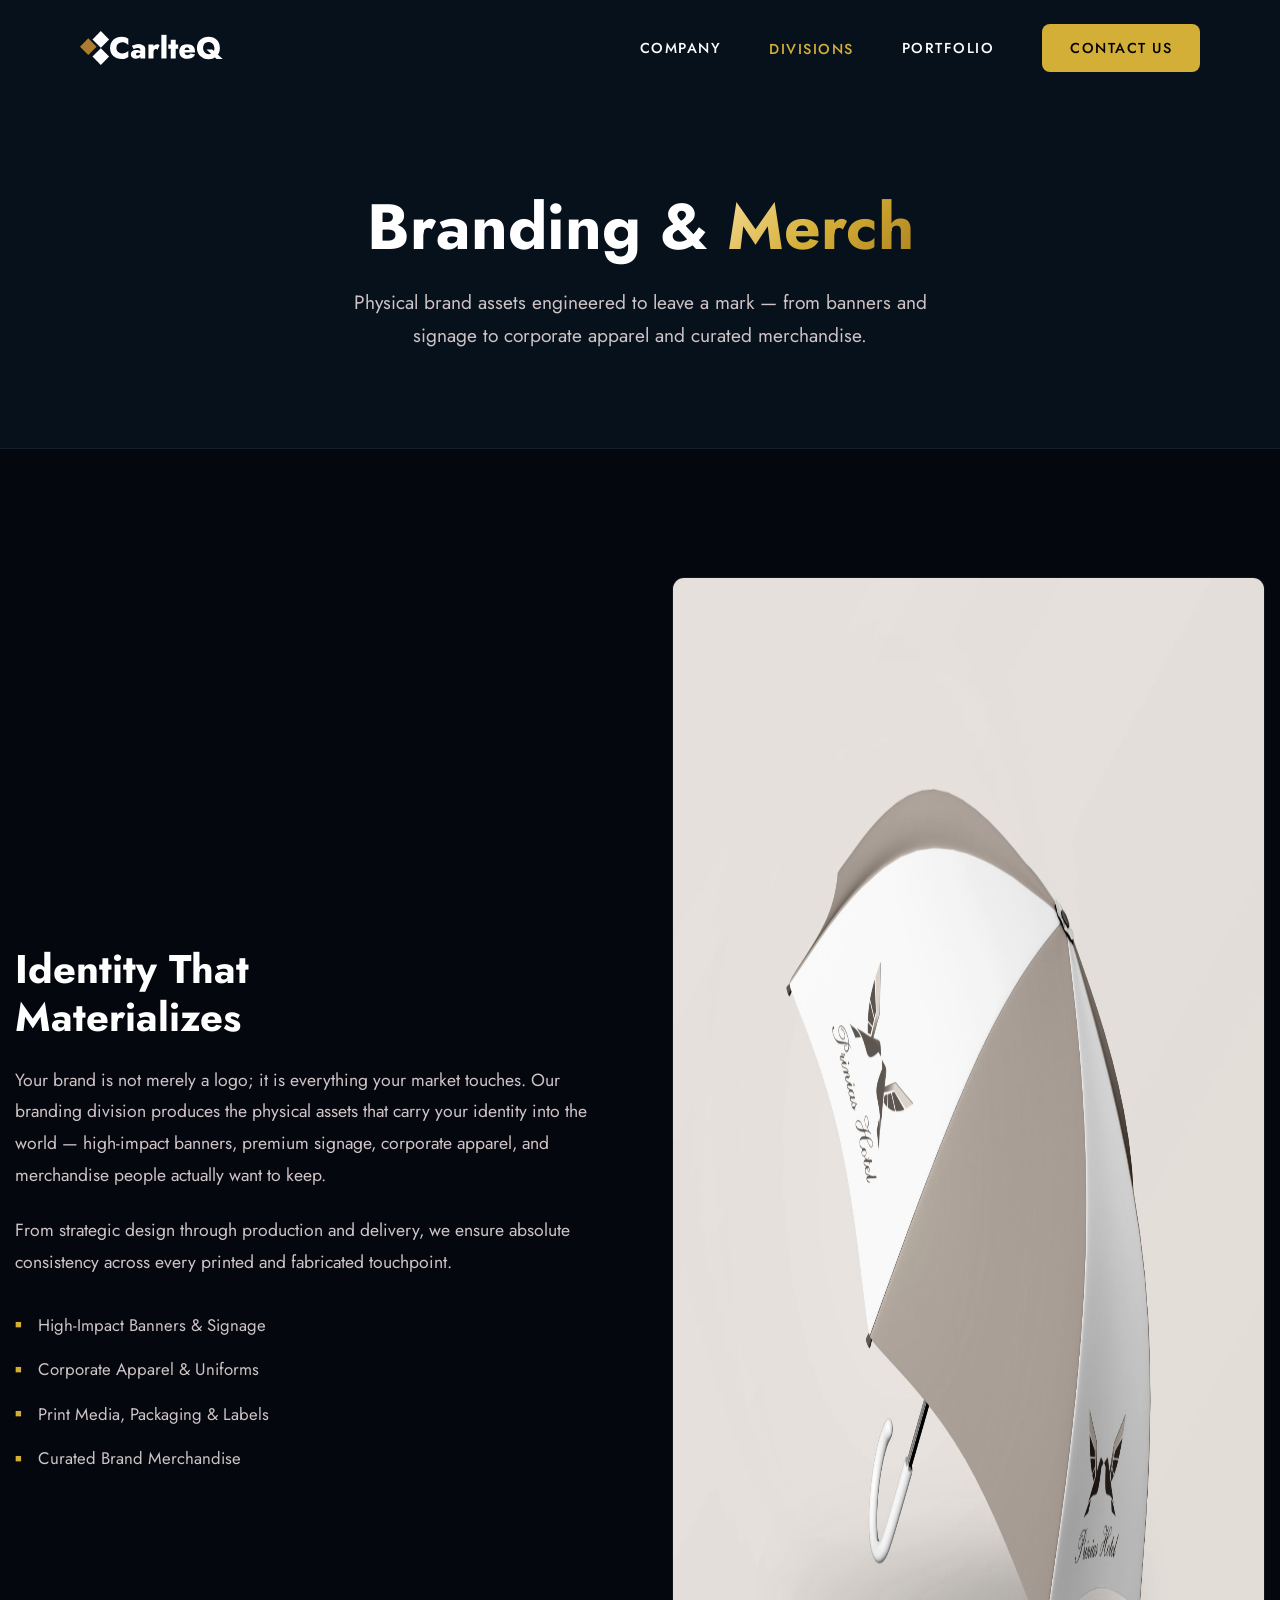
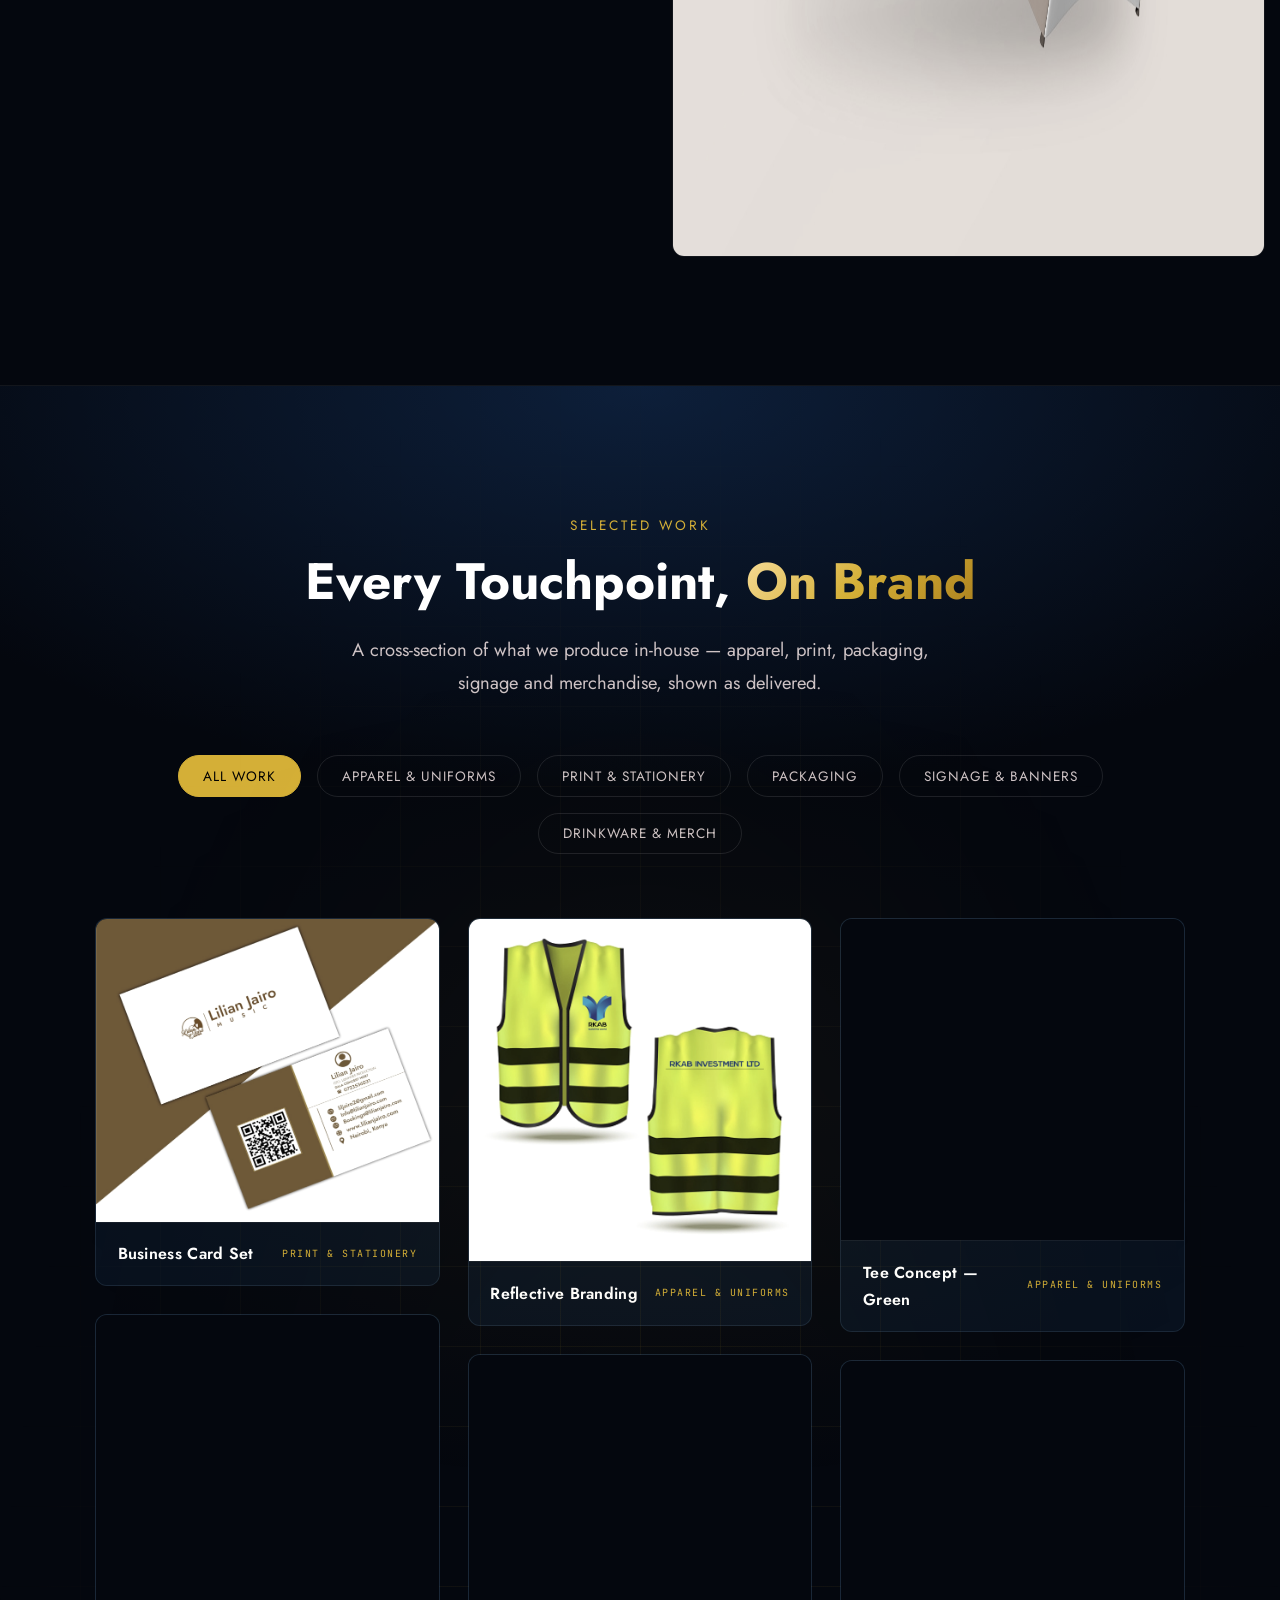
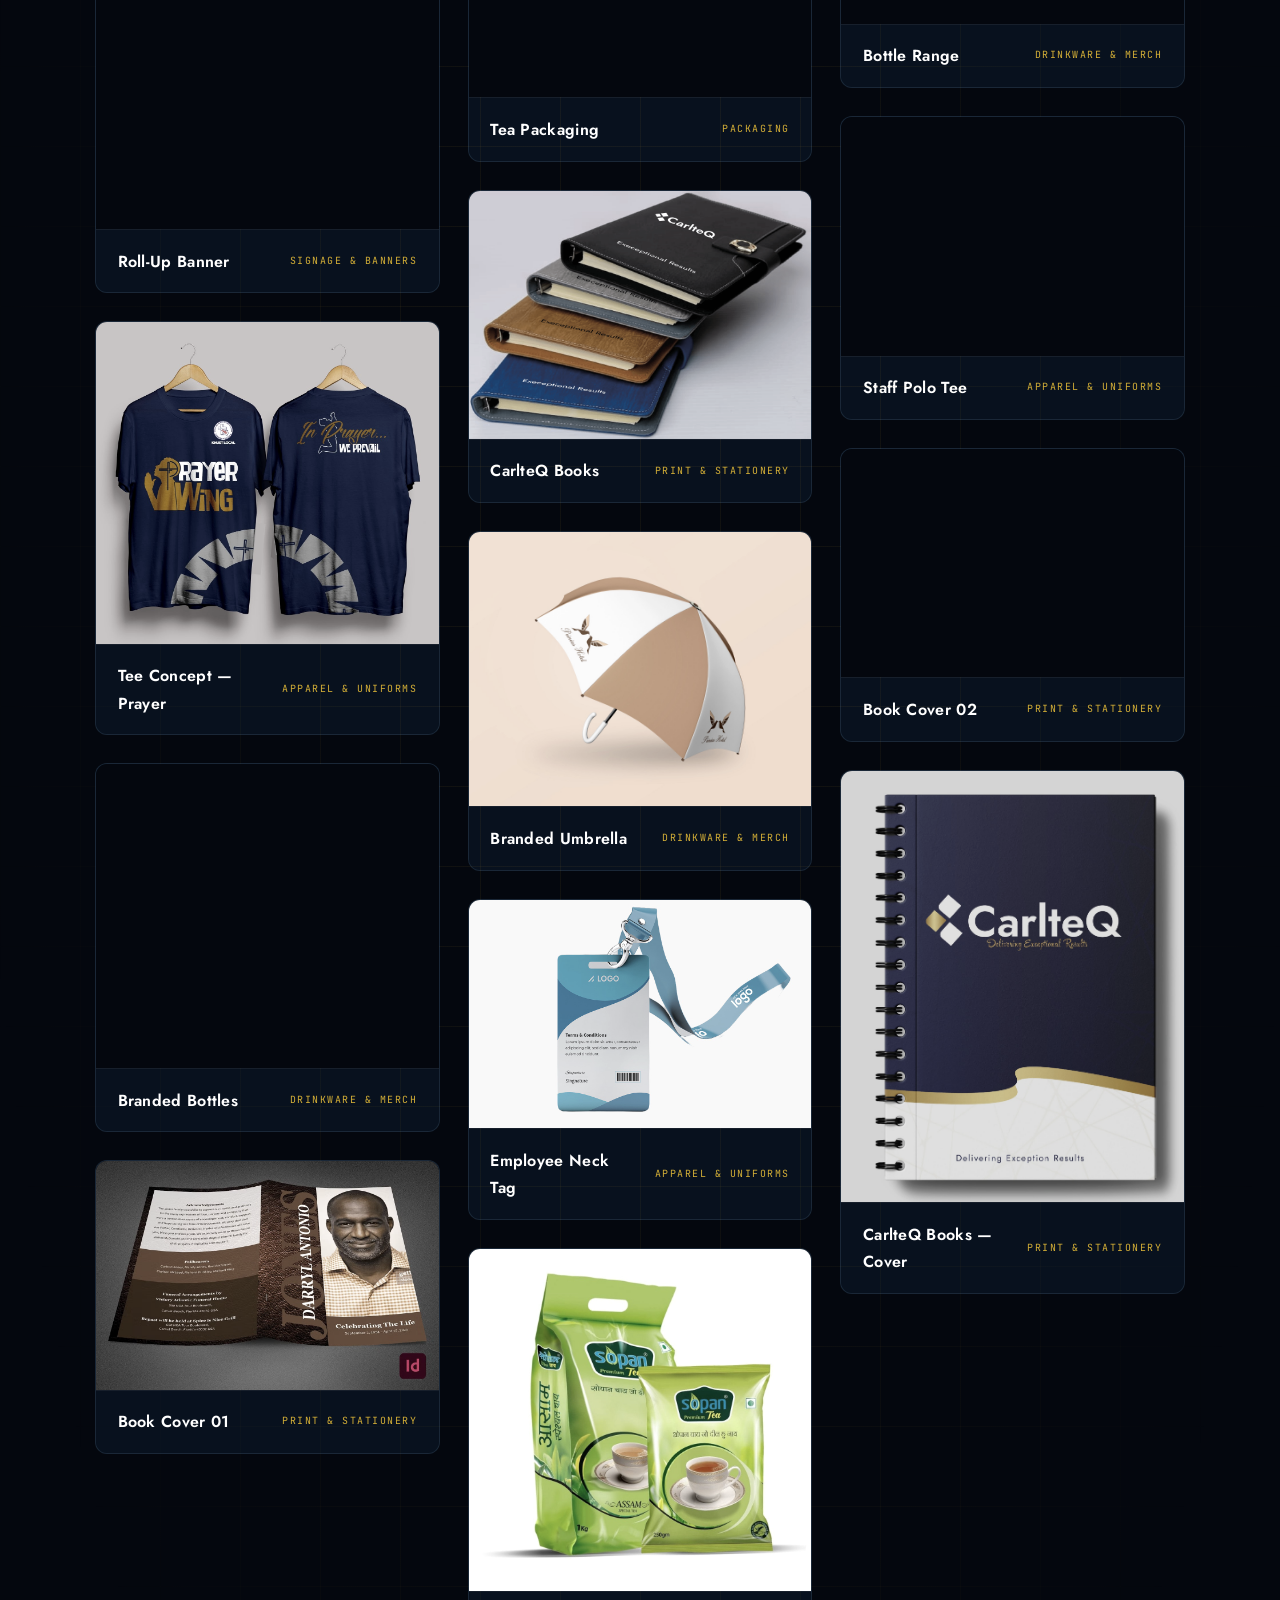
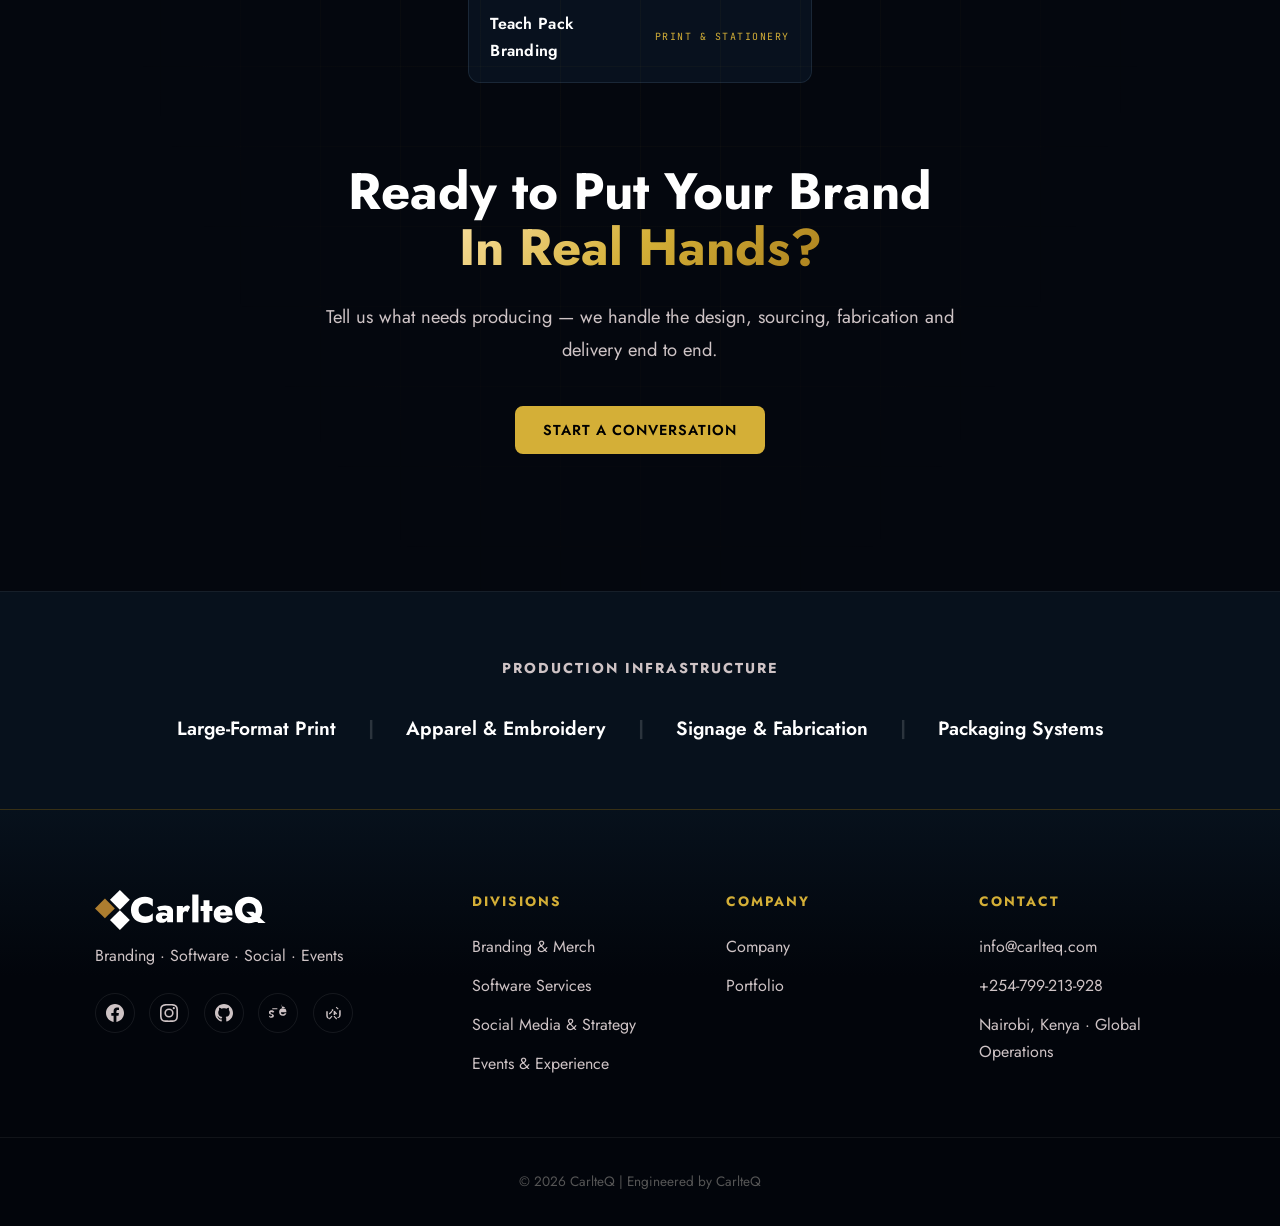
==== commit c48089d0: "Add branding showcase gallery: masonry grid with category filters and lightbox, optimised brand asse" ====
--- a/branding.html
+++ b/branding.html
@@ -6,18 +6,18 @@
     <meta name="description" content="Branding & Merch by CarlteQ: high-impact banners, premium signage, corporate apparel, print media, packaging, and curated brand merchandise.">
     <title>Branding & Merch | CarlteQ</title>
     <link rel="icon" type="image/svg+xml" href="assets/carlteq-logo.svg">
-    <link rel="canonical" href="https://www.dev.carlteq.io/branding.html">
+    <link rel="canonical" href="https://carlteq-git.github.io/branding.html">
     <meta property="og:type" content="website">
     <meta property="og:site_name" content="CarlteQ">
     <meta property="og:title" content="Branding & Merch | CarlteQ">
     <meta property="og:description" content="Branding & Merch by CarlteQ: high-impact banners, premium signage, corporate apparel, print media, packaging, and curated brand merchandise.">
-    <meta property="og:url" content="https://www.dev.carlteq.io/branding.html">
-    <meta property="og:image" content="https://www.dev.carlteq.io/assets/og-image.png">
+    <meta property="og:url" content="https://carlteq-git.github.io/branding.html">
+    <meta property="og:image" content="https://carlteq-git.github.io/assets/og-image.png">
     <meta property="og:locale" content="en_KE">
     <meta name="twitter:card" content="summary_large_image">
     <meta name="twitter:title" content="Branding & Merch | CarlteQ">
     <meta name="twitter:description" content="Branding & Merch by CarlteQ: high-impact banners, premium signage, corporate apparel, print media, packaging, and curated brand merchandise.">
-    <meta name="twitter:image" content="https://www.dev.carlteq.io/assets/og-image.png">
+    <meta name="twitter:image" content="https://carlteq-git.github.io/assets/og-image.png">
     <link rel="preconnect" href="https://fonts.googleapis.com">
     <link rel="preconnect" href="https://fonts.gstatic.com" crossorigin>
     <link href="https://fonts.googleapis.com/css2?family=Jost:wght@300;400;500;600;700;800&family=JetBrains+Mono:wght@400&display=swap" rel="stylesheet">
@@ -30,7 +30,7 @@
         "provider": {
             "@type": "Organization",
             "name": "CarlteQ",
-            "url": "https://www.dev.carlteq.io/"
+            "url": "https://carlteq-git.github.io/"
         },
         "areaServed": {
             "@type": "City",
@@ -88,7 +88,246 @@
                 </ul>
             </div>
             <div>
-                <img src="https://images.unsplash.com/photo-1561070791-2526d30994b5?q=80&w=2070&auto=format&fit=crop" alt="Brand Merch Production" class="service-img" loading="lazy" decoding="async">
+                <img src="assets/branding/Umbrella%20design.jpg" alt="CarlteQ branded umbrella" class="service-img" loading="lazy" decoding="async" width="1600" height="1280">
+            </div>
+        </div>
+    </section>
+
+    <!-- Showcase Gallery -->
+    <section class="showcase-section section-padding" id="showcase">
+        <div class="grid-bg grid-animated"></div>
+        <div class="container">
+            <div class="showcase-head">
+                <p class="eyebrow">Selected Work</p>
+                <h2 class="section-title">Every Touchpoint, <span class="gold-gradient">On Brand</span></h2>
+                <p class="section-subtitle">A cross-section of what we produce in-house &mdash; apparel, print, packaging, signage and merchandise, shown as delivered.</p>
+            </div>
+
+            <div class="filter-bar" role="group" aria-label="Filter showcase by category">
+                <button class="filter-btn active" type="button" data-gallery-filter="all" aria-pressed="true">All Work</button>
+                <button class="filter-btn" type="button" data-gallery-filter="apparel" aria-pressed="false">Apparel &amp; Uniforms</button>
+                <button class="filter-btn" type="button" data-gallery-filter="print" aria-pressed="false">Print &amp; Stationery</button>
+                <button class="filter-btn" type="button" data-gallery-filter="packaging" aria-pressed="false">Packaging</button>
+                <button class="filter-btn" type="button" data-gallery-filter="signage" aria-pressed="false">Signage &amp; Banners</button>
+                <button class="filter-btn" type="button" data-gallery-filter="merch" aria-pressed="false">Drinkware &amp; Merch</button>
+            </div>
+
+            <div class="gallery-grid" id="showcase-grid">
+
+                <figure class="gallery-item" data-category="print" style="--i:0;">
+                    <button class="gallery-trigger" type="button" data-gallery-full="assets/branding/Business%20Card%201.jpg" data-gallery-title="Business Card Set" data-gallery-category="Print &amp; Stationery" aria-label="Open larger view of the Business Card Set">
+                        <span class="gallery-media">
+                            <img src="assets/branding/Business%20Card%201.jpg" alt="CarlteQ business card set" loading="lazy" decoding="async" width="1600" height="1415">
+                            <span class="gallery-zoom" aria-hidden="true"><svg viewBox="0 0 24 24" fill="none" stroke="currentColor" stroke-width="1.6"><circle cx="11" cy="11" r="7"/><path d="M20.5 20.5L17 17M11 8v6M8 11h6"/></svg></span>
+                        </span>
+                    </button>
+                    <figcaption class="gallery-caption">
+                        <span class="gallery-title">Business Card Set</span>
+                        <span class="gallery-tag">Print &amp; Stationery</span>
+                    </figcaption>
+                </figure>
+
+                <figure class="gallery-item" data-category="signage" style="--i:1;">
+                    <button class="gallery-trigger" type="button" data-gallery-full="assets/branding/Roll%20Up%20Banner.jpg" data-gallery-title="Roll-Up Banner" data-gallery-category="Signage &amp; Banners" aria-label="Open larger view of the Roll-Up Banner">
+                        <span class="gallery-media">
+                            <img src="assets/branding/Roll%20Up%20Banner.jpg" alt="CarlteQ roll-up banner" loading="lazy" decoding="async" width="800" height="1200">
+                            <span class="gallery-zoom" aria-hidden="true"><svg viewBox="0 0 24 24" fill="none" stroke="currentColor" stroke-width="1.6"><circle cx="11" cy="11" r="7"/><path d="M20.5 20.5L17 17M11 8v6M8 11h6"/></svg></span>
+                        </span>
+                    </button>
+                    <figcaption class="gallery-caption">
+                        <span class="gallery-title">Roll-Up Banner</span>
+                        <span class="gallery-tag">Signage &amp; Banners</span>
+                    </figcaption>
+                </figure>
+
+                <figure class="gallery-item" data-category="apparel" style="--i:2;">
+                    <button class="gallery-trigger" type="button" data-gallery-full="assets/branding/Tshirt%20concept%20prayer.jpg" data-gallery-title="Tee Concept &mdash; Prayer" data-gallery-category="Apparel &amp; Uniforms" aria-label="Open larger view of the Prayer tee concept">
+                        <span class="gallery-media">
+                            <img src="assets/branding/Tshirt%20concept%20prayer.jpg" alt="CarlteQ prayer t-shirt concept" loading="lazy" decoding="async" width="1200" height="1125">
+                            <span class="gallery-zoom" aria-hidden="true"><svg viewBox="0 0 24 24" fill="none" stroke="currentColor" stroke-width="1.6"><circle cx="11" cy="11" r="7"/><path d="M20.5 20.5L17 17M11 8v6M8 11h6"/></svg></span>
+                        </span>
+                    </button>
+                    <figcaption class="gallery-caption">
+                        <span class="gallery-title">Tee Concept &mdash; Prayer</span>
+                        <span class="gallery-tag">Apparel &amp; Uniforms</span>
+                    </figcaption>
+                </figure>
+
+                <figure class="gallery-item" data-category="merch" style="--i:3;">
+                    <button class="gallery-trigger" type="button" data-gallery-full="assets/branding/CarlteQ%20Bottles%201.jpg" data-gallery-title="Branded Bottles" data-gallery-category="Drinkware &amp; Merch" aria-label="Open larger view of the branded bottles">
+                        <span class="gallery-media">
+                            <img src="assets/branding/CarlteQ%20Bottles%201.jpg" alt="CarlteQ branded bottles" loading="lazy" decoding="async" width="720" height="638">
+                            <span class="gallery-zoom" aria-hidden="true"><svg viewBox="0 0 24 24" fill="none" stroke="currentColor" stroke-width="1.6"><circle cx="11" cy="11" r="7"/><path d="M20.5 20.5L17 17M11 8v6M8 11h6"/></svg></span>
+                        </span>
+                    </button>
+                    <figcaption class="gallery-caption">
+                        <span class="gallery-title">Branded Bottles</span>
+                        <span class="gallery-tag">Drinkware &amp; Merch</span>
+                    </figcaption>
+                </figure>
+
+                <figure class="gallery-item" data-category="print" style="--i:4;">
+                    <button class="gallery-trigger" type="button" data-gallery-full="assets/branding/Book%20Cover%201.jpg" data-gallery-title="Book Cover 01" data-gallery-category="Print &amp; Stationery" aria-label="Open larger view of book cover 01">
+                        <span class="gallery-media">
+                            <img src="assets/branding/Book%20Cover%201.jpg" alt="CarlteQ book cover design 01" loading="lazy" decoding="async" width="1200" height="800">
+                            <span class="gallery-zoom" aria-hidden="true"><svg viewBox="0 0 24 24" fill="none" stroke="currentColor" stroke-width="1.6"><circle cx="11" cy="11" r="7"/><path d="M20.5 20.5L17 17M11 8v6M8 11h6"/></svg></span>
+                        </span>
+                    </button>
+                    <figcaption class="gallery-caption">
+                        <span class="gallery-title">Book Cover 01</span>
+                        <span class="gallery-tag">Print &amp; Stationery</span>
+                    </figcaption>
+                </figure>
+
+                <figure class="gallery-item" data-category="apparel" style="--i:5;">
+                    <button class="gallery-trigger" type="button" data-gallery-full="assets/branding/Reflector%20branding.jpg" data-gallery-title="Reflective Branding" data-gallery-category="Apparel &amp; Uniforms" aria-label="Open larger view of the reflective branding">
+                        <span class="gallery-media">
+                            <img src="assets/branding/Reflector%20branding.jpg" alt="CarlteQ reflective safety branding" loading="lazy" decoding="async" width="1600" height="1600">
+                            <span class="gallery-zoom" aria-hidden="true"><svg viewBox="0 0 24 24" fill="none" stroke="currentColor" stroke-width="1.6"><circle cx="11" cy="11" r="7"/><path d="M20.5 20.5L17 17M11 8v6M8 11h6"/></svg></span>
+                        </span>
+                    </button>
+                    <figcaption class="gallery-caption">
+                        <span class="gallery-title">Reflective Branding</span>
+                        <span class="gallery-tag">Apparel &amp; Uniforms</span>
+                    </figcaption>
+                </figure>
+
+                <figure class="gallery-item" data-category="packaging" style="--i:6;">
+                    <button class="gallery-trigger" type="button" data-gallery-full="assets/branding/Tea%20packaging%202.jpg" data-gallery-title="Tea Packaging" data-gallery-category="Packaging" aria-label="Open larger view of the tea packaging">
+                        <span class="gallery-media">
+                            <img src="assets/branding/Tea%20packaging%202.jpg" alt="CarlteQ tea packaging" loading="lazy" decoding="async" width="1000" height="1000">
+                            <span class="gallery-zoom" aria-hidden="true"><svg viewBox="0 0 24 24" fill="none" stroke="currentColor" stroke-width="1.6"><circle cx="11" cy="11" r="7"/><path d="M20.5 20.5L17 17M11 8v6M8 11h6"/></svg></span>
+                        </span>
+                    </button>
+                    <figcaption class="gallery-caption">
+                        <span class="gallery-title">Tea Packaging</span>
+                        <span class="gallery-tag">Packaging</span>
+                    </figcaption>
+                </figure>
+
+                <figure class="gallery-item" data-category="print" style="--i:7;">
+                    <button class="gallery-trigger" type="button" data-gallery-full="assets/branding/CarlteQ%20Books%201.png" data-gallery-title="CarlteQ Books" data-gallery-category="Print &amp; Stationery" aria-label="Open larger view of the CarlteQ books">
+                        <span class="gallery-media">
+                            <img src="assets/branding/CarlteQ%20Books%201.png" alt="CarlteQ books print run" loading="lazy" decoding="async" width="2000" height="1448">
+                            <span class="gallery-zoom" aria-hidden="true"><svg viewBox="0 0 24 24" fill="none" stroke="currentColor" stroke-width="1.6"><circle cx="11" cy="11" r="7"/><path d="M20.5 20.5L17 17M11 8v6M8 11h6"/></svg></span>
+                        </span>
+                    </button>
+                    <figcaption class="gallery-caption">
+                        <span class="gallery-title">CarlteQ Books</span>
+                        <span class="gallery-tag">Print &amp; Stationery</span>
+                    </figcaption>
+                </figure>
+
+                <figure class="gallery-item" data-category="merch" style="--i:8;">
+                    <button class="gallery-trigger" type="button" data-gallery-full="assets/branding/Umbrella%20design.jpg" data-gallery-title="Branded Umbrella" data-gallery-category="Drinkware &amp; Merch" aria-label="Open larger view of the branded umbrella">
+                        <span class="gallery-media">
+                            <img src="assets/branding/Umbrella%20design.jpg" alt="CarlteQ branded umbrella" loading="lazy" decoding="async" width="1600" height="1280">
+                            <span class="gallery-zoom" aria-hidden="true"><svg viewBox="0 0 24 24" fill="none" stroke="currentColor" stroke-width="1.6"><circle cx="11" cy="11" r="7"/><path d="M20.5 20.5L17 17M11 8v6M8 11h6"/></svg></span>
+                        </span>
+                    </button>
+                    <figcaption class="gallery-caption">
+                        <span class="gallery-title">Branded Umbrella</span>
+                        <span class="gallery-tag">Drinkware &amp; Merch</span>
+                    </figcaption>
+                </figure>
+
+                <figure class="gallery-item" data-category="apparel" style="--i:9;">
+                    <button class="gallery-trigger" type="button" data-gallery-full="assets/branding/Employee%20Tag%20neck.jpg" data-gallery-title="Employee Neck Tag" data-gallery-category="Apparel &amp; Uniforms" aria-label="Open larger view of the employee neck tag">
+                        <span class="gallery-media">
+                            <img src="assets/branding/Employee%20Tag%20neck.jpg" alt="CarlteQ employee neck tag" loading="lazy" decoding="async" width="1200" height="800">
+                            <span class="gallery-zoom" aria-hidden="true"><svg viewBox="0 0 24 24" fill="none" stroke="currentColor" stroke-width="1.6"><circle cx="11" cy="11" r="7"/><path d="M20.5 20.5L17 17M11 8v6M8 11h6"/></svg></span>
+                        </span>
+                    </button>
+                    <figcaption class="gallery-caption">
+                        <span class="gallery-title">Employee Neck Tag</span>
+                        <span class="gallery-tag">Apparel &amp; Uniforms</span>
+                    </figcaption>
+                </figure>
+
+                <figure class="gallery-item" data-category="print" style="--i:10;">
+                    <button class="gallery-trigger" type="button" data-gallery-full="assets/branding/Teach%20Pack%20branding.jpg" data-gallery-title="Teach Pack Branding" data-gallery-category="Print &amp; Stationery" aria-label="Open larger view of the teach pack branding">
+                        <span class="gallery-media">
+                            <img src="assets/branding/Teach%20Pack%20branding.jpg" alt="CarlteQ teach pack branding" loading="lazy" decoding="async" width="1000" height="1000">
+                            <span class="gallery-zoom" aria-hidden="true"><svg viewBox="0 0 24 24" fill="none" stroke="currentColor" stroke-width="1.6"><circle cx="11" cy="11" r="7"/><path d="M20.5 20.5L17 17M11 8v6M8 11h6"/></svg></span>
+                        </span>
+                    </button>
+                    <figcaption class="gallery-caption">
+                        <span class="gallery-title">Teach Pack Branding</span>
+                        <span class="gallery-tag">Print &amp; Stationery</span>
+                    </figcaption>
+                </figure>
+
+                <figure class="gallery-item" data-category="apparel" style="--i:11;">
+                    <button class="gallery-trigger" type="button" data-gallery-full="assets/branding/Tshirt%20conceot%20green.jpg" data-gallery-title="Tee Concept &mdash; Green" data-gallery-category="Apparel &amp; Uniforms" aria-label="Open larger view of the green tee concept">
+                        <span class="gallery-media">
+                            <img src="assets/branding/Tshirt%20conceot%20green.jpg" alt="CarlteQ green t-shirt concept" loading="lazy" decoding="async" width="1200" height="1125">
+                            <span class="gallery-zoom" aria-hidden="true"><svg viewBox="0 0 24 24" fill="none" stroke="currentColor" stroke-width="1.6"><circle cx="11" cy="11" r="7"/><path d="M20.5 20.5L17 17M11 8v6M8 11h6"/></svg></span>
+                        </span>
+                    </button>
+                    <figcaption class="gallery-caption">
+                        <span class="gallery-title">Tee Concept &mdash; Green</span>
+                        <span class="gallery-tag">Apparel &amp; Uniforms</span>
+                    </figcaption>
+                </figure>
+
+                <figure class="gallery-item" data-category="merch" style="--i:12;">
+                    <button class="gallery-trigger" type="button" data-gallery-full="assets/branding/CarlteQ%20Bottles%202.jpg" data-gallery-title="Bottle Range" data-gallery-category="Drinkware &amp; Merch" aria-label="Open larger view of the bottle range">
+                        <span class="gallery-media">
+                            <img src="assets/branding/CarlteQ%20Bottles%202.jpg" alt="CarlteQ bottle range" loading="lazy" decoding="async" width="720" height="553">
+                            <span class="gallery-zoom" aria-hidden="true"><svg viewBox="0 0 24 24" fill="none" stroke="currentColor" stroke-width="1.6"><circle cx="11" cy="11" r="7"/><path d="M20.5 20.5L17 17M11 8v6M8 11h6"/></svg></span>
+                        </span>
+                    </button>
+                    <figcaption class="gallery-caption">
+                        <span class="gallery-title">Bottle Range</span>
+                        <span class="gallery-tag">Drinkware &amp; Merch</span>
+                    </figcaption>
+                </figure>
+
+                <figure class="gallery-item" data-category="apparel" style="--i:13;">
+                    <button class="gallery-trigger" type="button" data-gallery-full="assets/branding/Staff%20Pollo%20Tee.jpg" data-gallery-title="Staff Polo Tee" data-gallery-category="Apparel &amp; Uniforms" aria-label="Open larger view of the staff polo tee">
+                        <span class="gallery-media">
+                            <img src="assets/branding/Staff%20Pollo%20Tee.jpg" alt="CarlteQ staff polo tee" loading="lazy" decoding="async" width="1000" height="696">
+                            <span class="gallery-zoom" aria-hidden="true"><svg viewBox="0 0 24 24" fill="none" stroke="currentColor" stroke-width="1.6"><circle cx="11" cy="11" r="7"/><path d="M20.5 20.5L17 17M11 8v6M8 11h6"/></svg></span>
+                        </span>
+                    </button>
+                    <figcaption class="gallery-caption">
+                        <span class="gallery-title">Staff Polo Tee</span>
+                        <span class="gallery-tag">Apparel &amp; Uniforms</span>
+                    </figcaption>
+                </figure>
+
+                <figure class="gallery-item" data-category="print" style="--i:14;">
+                    <button class="gallery-trigger" type="button" data-gallery-full="assets/branding/Book%20Cover%202.jpg" data-gallery-title="Book Cover 02" data-gallery-category="Print &amp; Stationery" aria-label="Open larger view of book cover 02">
+                        <span class="gallery-media">
+                            <img src="assets/branding/Book%20Cover%202.jpg" alt="CarlteQ book cover design 02" loading="lazy" decoding="async" width="1170" height="780">
+                            <span class="gallery-zoom" aria-hidden="true"><svg viewBox="0 0 24 24" fill="none" stroke="currentColor" stroke-width="1.6"><circle cx="11" cy="11" r="7"/><path d="M20.5 20.5L17 17M11 8v6M8 11h6"/></svg></span>
+                        </span>
+                    </button>
+                    <figcaption class="gallery-caption">
+                        <span class="gallery-title">Book Cover 02</span>
+                        <span class="gallery-tag">Print &amp; Stationery</span>
+                    </figcaption>
+                </figure>
+
+                <figure class="gallery-item" data-category="print" style="--i:15;">
+                    <button class="gallery-trigger" type="button" data-gallery-full="assets/branding/CarlteQ%20Books%202.jpg" data-gallery-title="CarlteQ Books &mdash; Cover" data-gallery-category="Print &amp; Stationery" aria-label="Open larger view of the CarlteQ book cover">
+                        <span class="gallery-media">
+                            <img src="assets/branding/CarlteQ%20Books%202.jpg" alt="CarlteQ book cover detail" loading="lazy" decoding="async" width="1542" height="1943">
+                            <span class="gallery-zoom" aria-hidden="true"><svg viewBox="0 0 24 24" fill="none" stroke="currentColor" stroke-width="1.6"><circle cx="11" cy="11" r="7"/><path d="M20.5 20.5L17 17M11 8v6M8 11h6"/></svg></span>
+                        </span>
+                    </button>
+                    <figcaption class="gallery-caption">
+                        <span class="gallery-title">CarlteQ Books &mdash; Cover</span>
+                        <span class="gallery-tag">Print &amp; Stationery</span>
+                    </figcaption>
+                </figure>
+
+            </div>
+
+            <div class="portfolio-cta">
+                <h2 class="section-title">Ready to Put Your Brand<br><span class="gold-gradient">In Real Hands?</span></h2>
+                <p class="section-subtitle" style="margin: 0 auto 2.5rem;">Tell us what needs producing &mdash; we handle the design, sourcing, fabrication and delivery end to end.</p>
+                <a href="contact.html" class="btn-primary" style="display: inline-block;">Start a Conversation</a>
             </div>
         </div>
     </section>
@@ -110,6 +349,26 @@
     </section>
 
     </main>
+
+    <!-- Lightbox -->
+    <div class="lightbox" id="lightbox" role="dialog" aria-modal="true" aria-labelledby="lightbox-title" hidden>
+        <button class="lightbox-close" type="button" aria-label="Close image viewer">
+            <svg viewBox="0 0 24 24" fill="none" stroke="currentColor" stroke-width="1.6"><path d="M18 6L6 18M6 6l12 12"/></svg>
+        </button>
+        <button class="lightbox-nav lightbox-prev" type="button" aria-label="Previous image">
+            <svg viewBox="0 0 24 24" fill="none" stroke="currentColor" stroke-width="1.6"><path d="M15 5l-7 7 7 7"/></svg>
+        </button>
+        <figure class="lightbox-figure">
+            <img id="lightbox-image" src="" alt="">
+            <figcaption>
+                <span class="lightbox-title" id="lightbox-title"></span>
+                <span class="lightbox-meta" id="lightbox-meta"></span>
+            </figcaption>
+        </figure>
+        <button class="lightbox-nav lightbox-next" type="button" aria-label="Next image">
+            <svg viewBox="0 0 24 24" fill="none" stroke="currentColor" stroke-width="1.6"><path d="M9 5l7 7-7 7"/></svg>
+        </button>
+    </div>
 
     <!-- Footer -->
     <footer>
--- a/css/style.css
+++ b/css/style.css
@@ -799,6 +799,9 @@
 .project-card:hover .project-thumb.shot img {
     filter: grayscale(0%); transform: scale(1.05);
 }
+/* Brand work keeps colour readable - identity depends on it */
+.project-thumb.shot.brand img { filter: grayscale(25%) saturate(0.95); }
+.project-card:hover .project-thumb.shot.brand img { filter: grayscale(0%) saturate(1.05); }
 .portfolio-cta { text-align: center; margin-top: 5rem; }
 
 /* Contact */
@@ -844,6 +847,154 @@
     text-transform: uppercase; letter-spacing: 1px;
 }
 .btn-submit:hover { background: #f0c950; transform: translateY(-2px); box-shadow: 0 8px 30px rgba(212, 175, 55, 0.3); }
+
+/* ============================================================
+   Showcase Gallery (Branding work)
+   ============================================================ */
+.showcase-section {
+    position: relative;
+    background:
+        radial-gradient(1100px 520px at 50% 0%, #0d1f3a, var(--bg-void) 78%),
+        var(--bg-surface);
+    border-top: var(--border-soft);
+}
+.showcase-head { text-align: center; margin-bottom: 3.5rem; }
+.showcase-head .eyebrow {
+    color: var(--gold-main); text-transform: uppercase;
+    letter-spacing: 3px; font-size: 0.85rem; margin-bottom: 1rem;
+}
+.showcase-head .section-subtitle { margin: 0 auto; }
+
+.gallery-grid {
+    columns: 3 320px;
+    column-gap: 1.75rem;
+}
+.gallery-item {
+    break-inside: avoid;
+    -webkit-column-break-inside: avoid;
+    page-break-inside: avoid;
+    margin: 0 0 1.75rem;
+    background: var(--bg-elevated);
+    border: var(--border-soft);
+    border-radius: var(--radius-md);
+    overflow: hidden;
+    transition: var(--transition-smooth);
+    animation: galleryIn 0.7s var(--ease-out-expo) backwards;
+    animation-delay: calc(var(--i, 0) * 70ms);
+}
+@keyframes galleryIn {
+    from { opacity: 0; transform: translateY(26px); }
+    to { opacity: 1; transform: none; }
+}
+.gallery-item:hover {
+    transform: translateY(-6px);
+    border-color: var(--gold-border);
+    box-shadow: 0 20px 55px rgba(0, 0, 0, 0.5);
+}
+.gallery-item.is-hidden { display: none; }
+
+.gallery-trigger {
+    display: block; width: 100%; padding: 0; margin: 0;
+    background: none; border: none; cursor: zoom-in;
+    position: relative; overflow: hidden;
+}
+.gallery-media {
+    display: block; position: relative; overflow: hidden;
+    background: var(--bg-void);
+}
+.gallery-media img {
+    width: 100%; height: auto; display: block;
+    filter: grayscale(35%) saturate(0.9) contrast(1.02);
+    transition: transform 0.9s var(--ease-out-expo), filter 0.5s var(--ease-out-expo);
+}
+.gallery-item:hover .gallery-media img,
+.gallery-trigger:focus-visible .gallery-media img {
+    transform: scale(1.06);
+    filter: grayscale(0%) saturate(1.05) contrast(1.04);
+}
+.gallery-zoom {
+    position: absolute; top: 1rem; right: 1rem;
+    width: 42px; height: 42px; border-radius: 50%;
+    display: flex; align-items: center; justify-content: center;
+    background: rgba(4, 7, 14, 0.72);
+    border: var(--border-gold);
+    color: var(--gold-main);
+    opacity: 0; transform: translateY(-6px);
+    transition: var(--transition-fast);
+}
+.gallery-zoom svg { width: 18px; height: 18px; }
+.gallery-item:hover .gallery-zoom,
+.gallery-trigger:focus-visible .gallery-zoom { opacity: 1; transform: none; }
+
+.gallery-caption {
+    display: flex; align-items: center; justify-content: space-between;
+    gap: 1rem; padding: 1.1rem 1.35rem;
+    border-top: var(--border-soft);
+    background: rgba(6, 12, 22, 0.6);
+}
+.gallery-title { font-size: 1rem; font-weight: 600; letter-spacing: 0.3px; }
+.gallery-tag {
+    font-family: var(--font-mono); font-size: 0.62rem;
+    text-transform: uppercase; letter-spacing: 1.5px;
+    color: var(--gold-main); white-space: nowrap; text-align: right;
+}
+
+/* ---------- Lightbox ---------- */
+.lightbox {
+    position: fixed; inset: 0; z-index: 10050;
+    display: flex; align-items: center; justify-content: center;
+    padding: 4rem 6rem;
+    background: rgba(2, 5, 11, 0.94);
+}
+@supports (backdrop-filter: blur(1px)) {
+    .lightbox { backdrop-filter: blur(16px); -webkit-backdrop-filter: blur(16px); }
+}
+.lightbox[hidden] { display: none; }
+.lightbox-figure {
+    margin: 0; max-width: 100%;
+    display: flex; flex-direction: column; align-items: center; gap: 1.25rem;
+    animation: lbIn 0.45s var(--ease-out-expo);
+}
+@keyframes lbIn {
+    from { opacity: 0; transform: scale(0.96) translateY(12px); }
+    to { opacity: 1; transform: none; }
+}
+.lightbox-figure img {
+    max-width: min(1100px, 82vw); max-height: 74vh;
+    width: auto; height: auto; object-fit: contain; display: block;
+    border-radius: var(--radius-md);
+    border: var(--border-gold);
+    box-shadow: 0 30px 90px rgba(0, 0, 0, 0.75);
+}
+.lightbox-figure figcaption {
+    display: flex; flex-direction: column; align-items: center;
+    gap: 0.4rem; text-align: center;
+}
+.lightbox-title { font-size: 1.3rem; font-weight: 600; }
+.lightbox-meta {
+    font-family: var(--font-mono); font-size: 0.7rem;
+    letter-spacing: 2.5px; text-transform: uppercase; color: var(--gold-main);
+}
+.lightbox-close, .lightbox-nav {
+    position: absolute; z-index: 2;
+    display: flex; align-items: center; justify-content: center;
+    background: rgba(12, 26, 43, 0.75);
+    border: var(--border-gold);
+    color: var(--gold-main); border-radius: 50%;
+    transition: var(--transition-fast);
+}
+.lightbox-close { top: 2rem; right: 2rem; width: 46px; height: 46px; }
+.lightbox-nav { top: 50%; transform: translateY(-50%); width: 52px; height: 52px; }
+.lightbox-prev { left: 2rem; }
+.lightbox-next { right: 2rem; }
+.lightbox-close:hover, .lightbox-nav:hover {
+    background: var(--gold-main); color: #000;
+    box-shadow: 0 8px 30px rgba(212, 175, 55, 0.35);
+}
+.lightbox-close:hover { transform: scale(1.06); }
+.lightbox-nav:hover { transform: translateY(-50%) scale(1.06); }
+.lightbox-close svg, .lightbox-nav svg { width: 20px; height: 20px; }
+body.lightbox-open { overflow: hidden; }
 
 /* ============================================================
    Responsive
@@ -902,6 +1053,12 @@
     .hscroll-card { width: 82vw; min-height: 450px; scroll-snap-align: start; scroll-snap-stop: always; }
     .hscroll-track { width: max-content; padding: 0 1rem 2rem; }
     .stats-grid { grid-template-columns: 1fr 1fr; gap: 1.5rem; }
+    .gallery-grid { columns: 2 280px; }
+    .lightbox { padding: 3rem 1.5rem; }
+    .lightbox-nav { width: 44px; height: 44px; }
+    .lightbox-prev { left: 0.75rem; }
+    .lightbox-next { right: 0.75rem; }
+    .lightbox-close { top: 1rem; right: 1rem; width: 42px; height: 42px; }
 }
 
 @media (max-width: 600px) {
@@ -926,6 +1083,10 @@
     .portfolio-grid { grid-template-columns: 1fr; }
     .contact-form { padding: 2.5rem; }
     .page-header { padding: 10rem 0 4rem; }
+    .gallery-grid { columns: 1; }
+    .gallery-caption { padding: 0.95rem 1.1rem; }
+    .lightbox-figure img { max-width: 90vw; max-height: 60vh; }
+    .lightbox-title { font-size: 1.1rem; }
 }
 
 /* ============================================================
@@ -939,6 +1100,7 @@
 html.no-anim .hero-scroll-indicator { opacity: 1; }
 html.no-anim .hero-line-inner { transform: none; }
 html.no-anim .reveal { opacity: 1; transform: none; }
+html.no-anim .gallery-item { animation: none; }
 html.no-anim .marquee-content { animation: none; }
 html.no-anim .grid-animated { animation: none; }
 html.no-anim .scroll-line { animation: none; }
@@ -958,6 +1120,7 @@
     .hero-scroll-indicator { opacity: 1; }
     .hero-line-inner { transform: none; }
     .reveal { opacity: 1; transform: none; }
+    .gallery-item { animation: none; }
     .marquee-content { animation: none; }
     .grid-animated { animation: none; }
     .scroll-line { animation: none; }
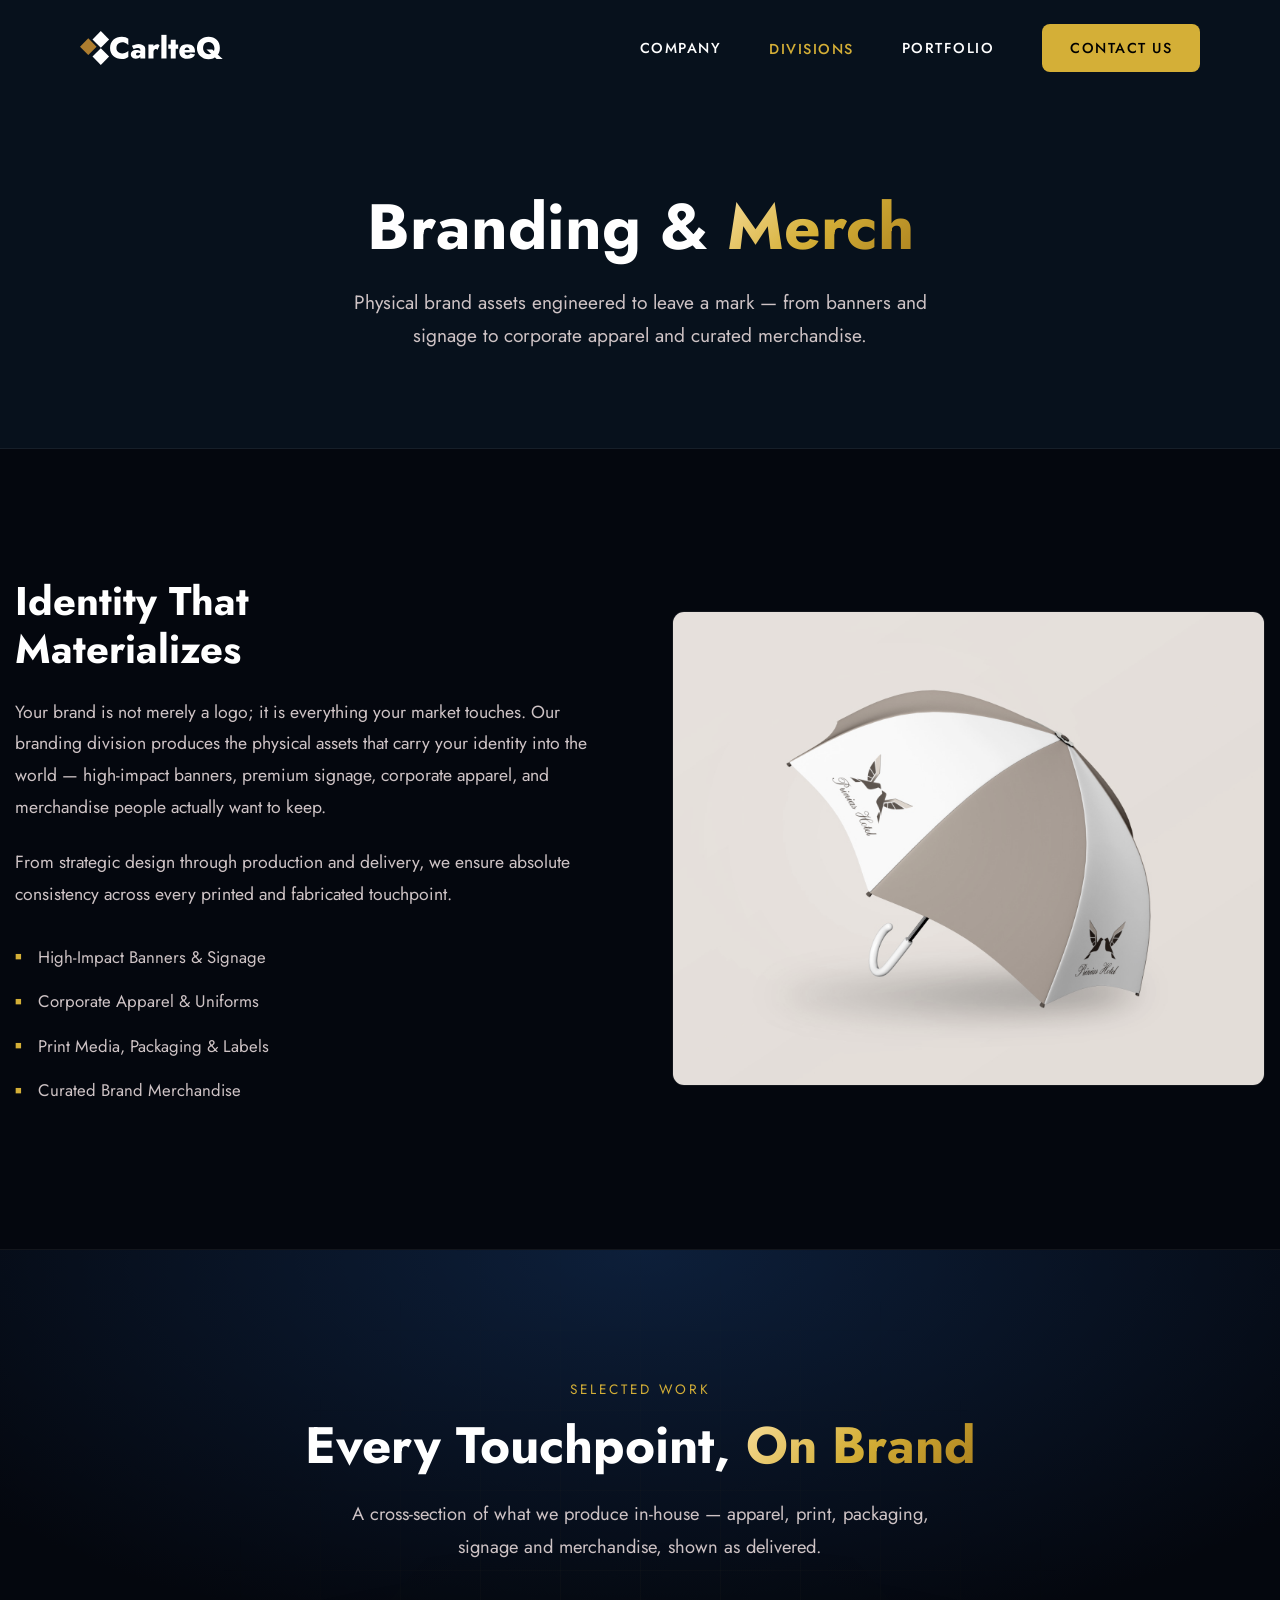
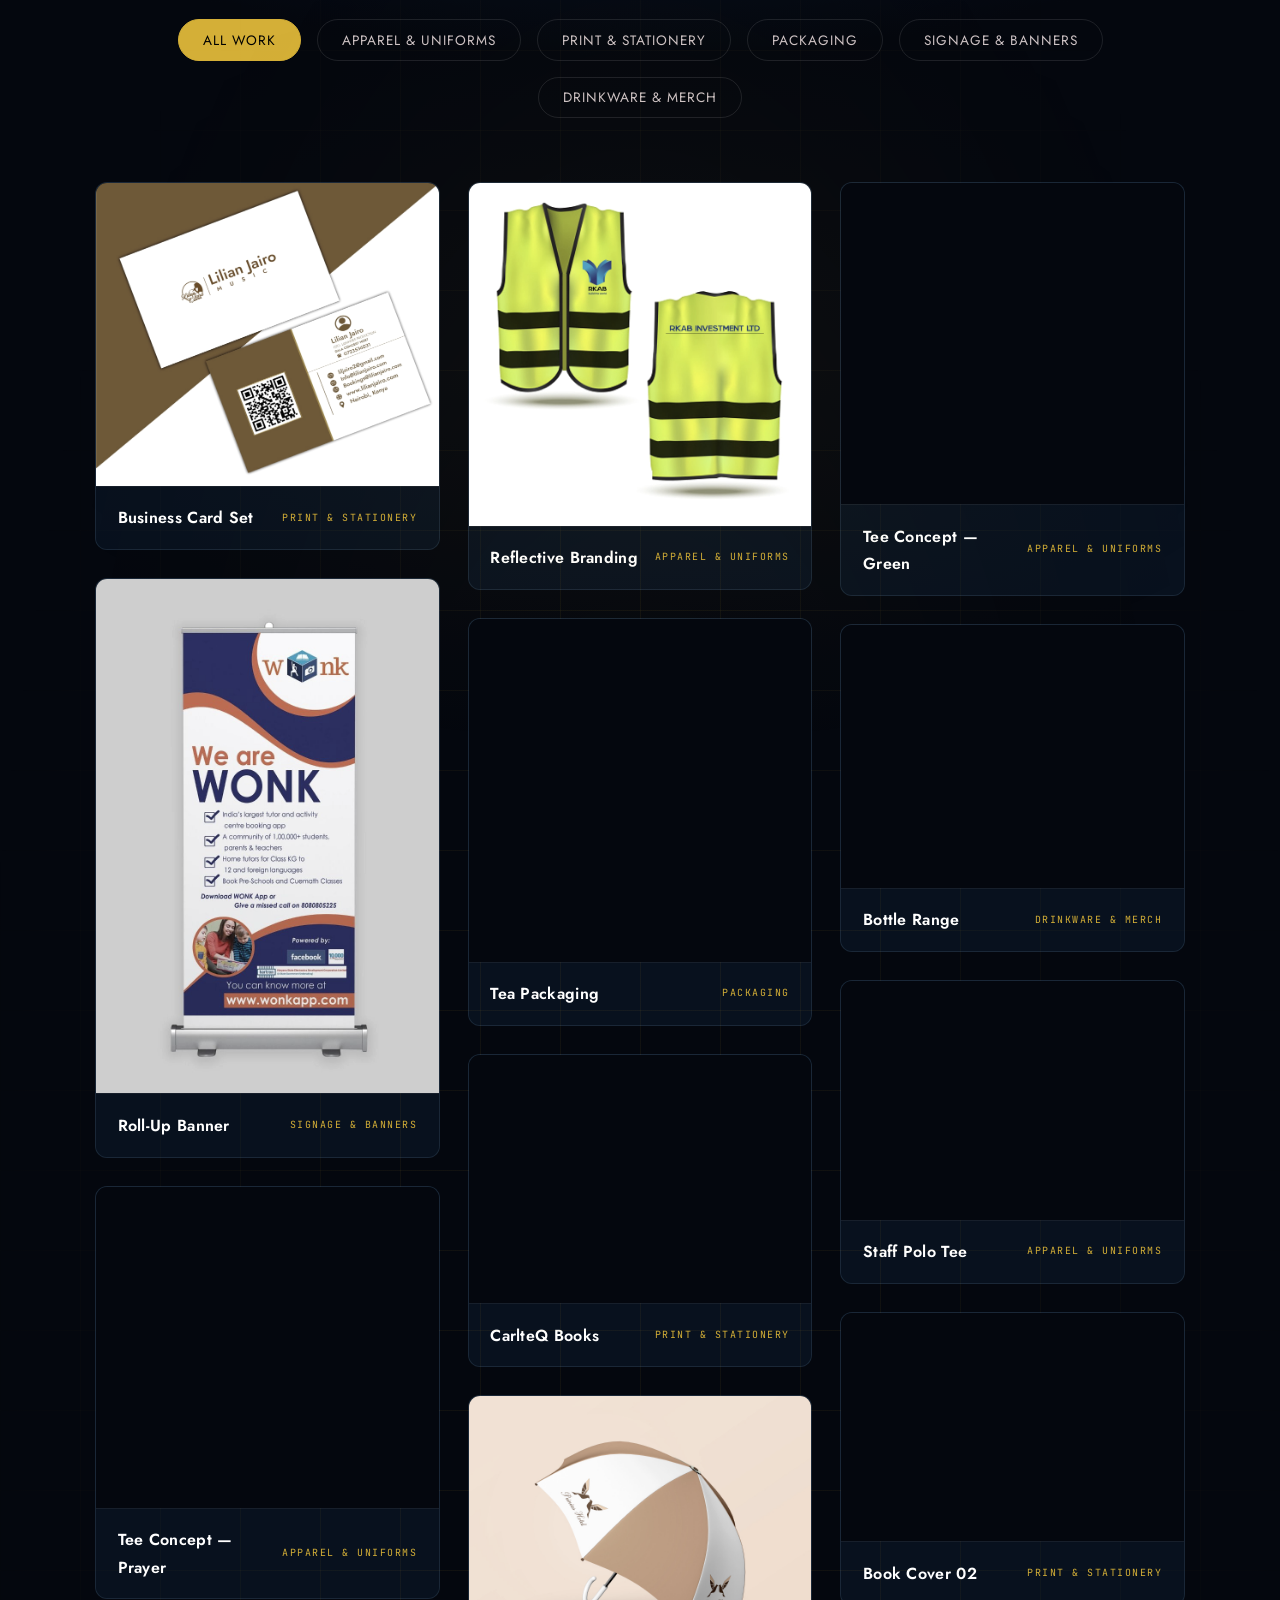
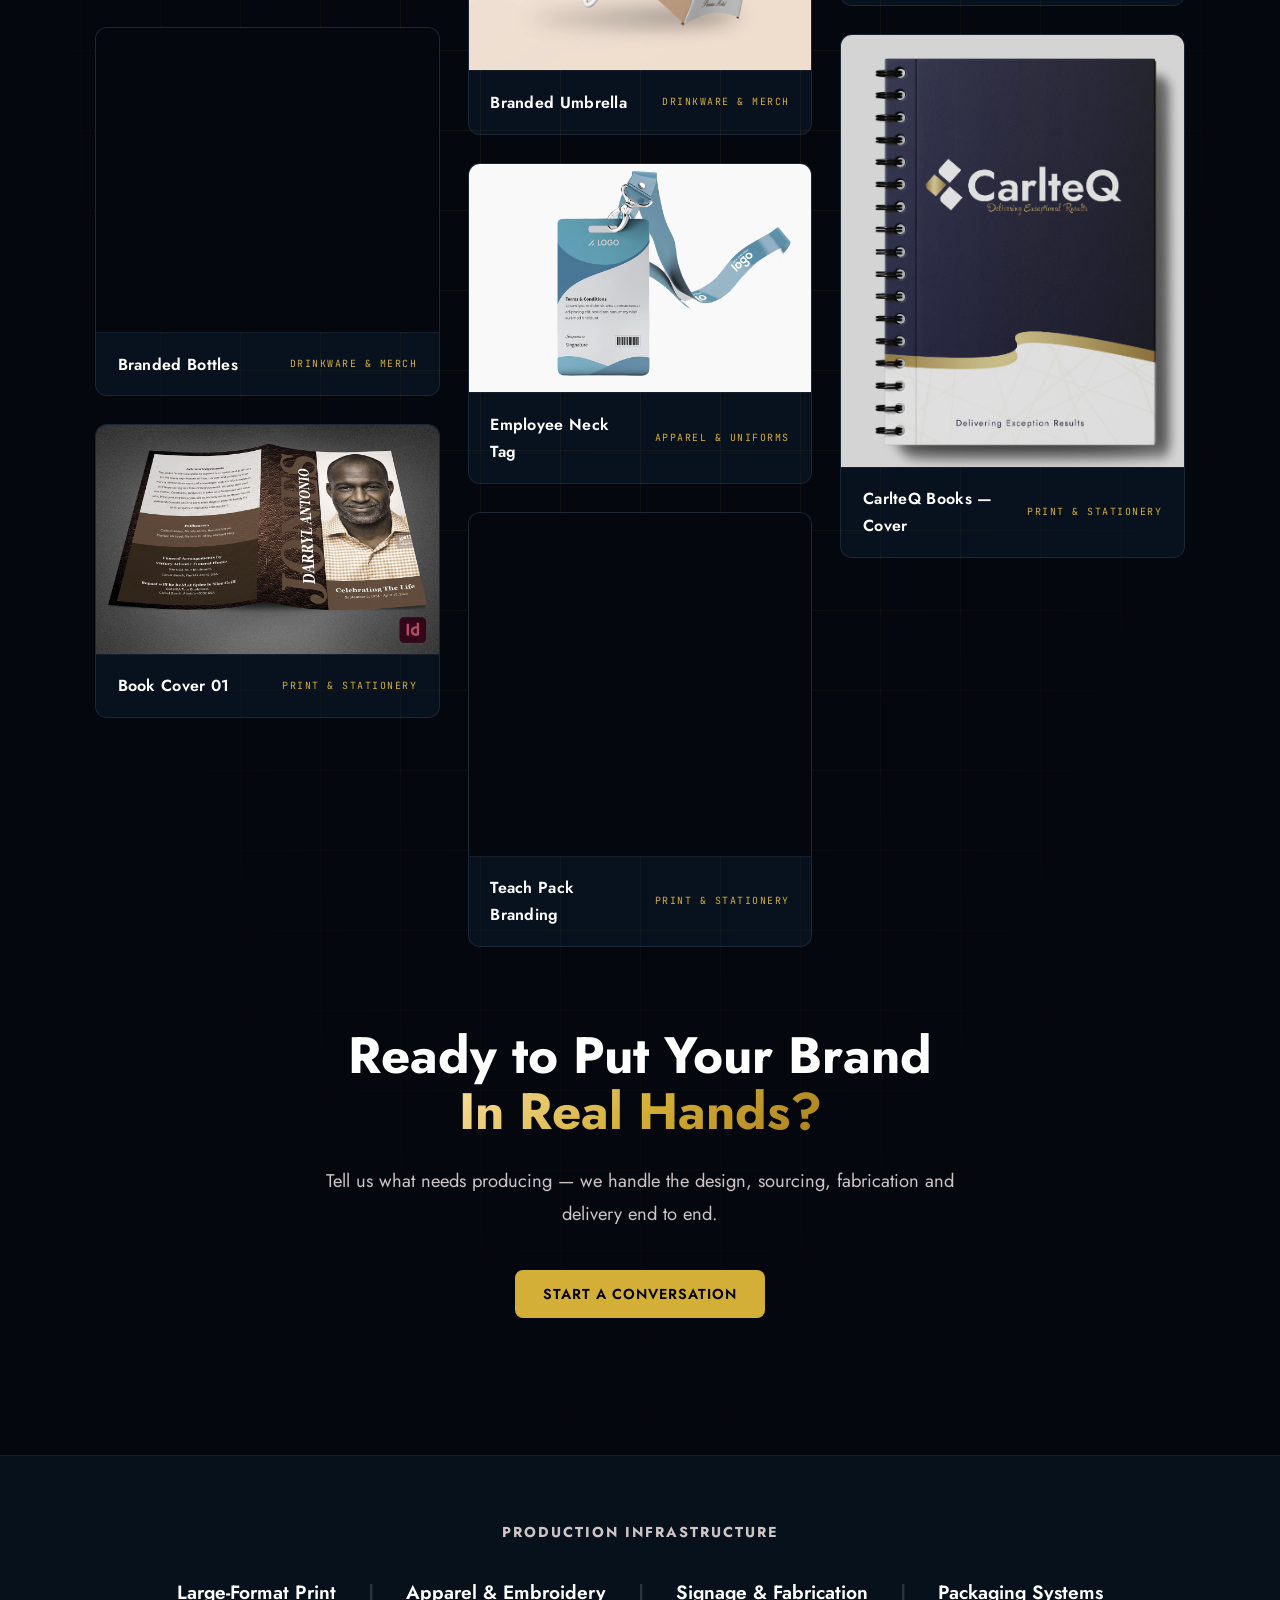
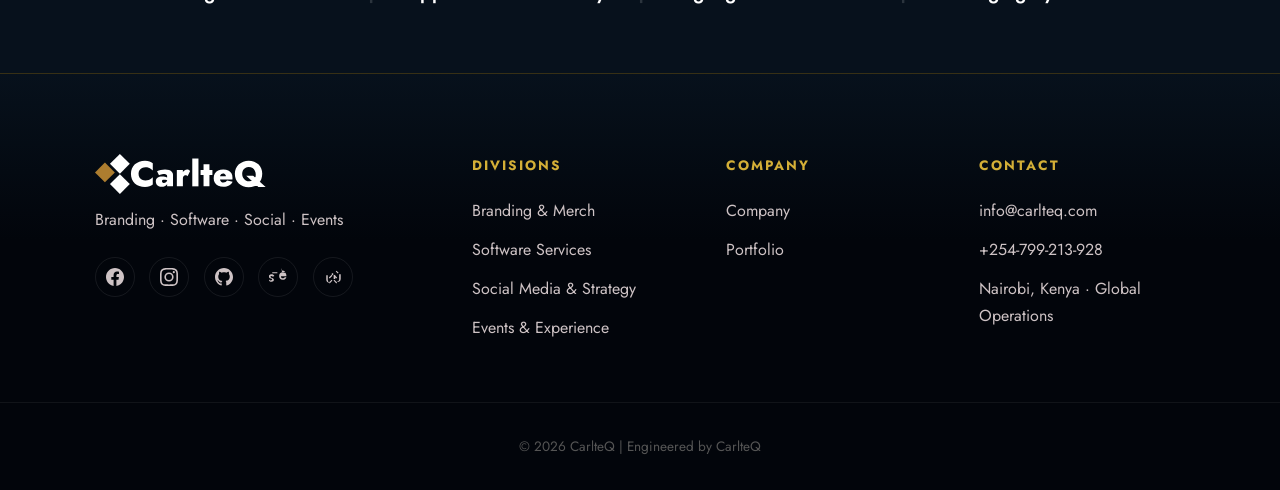
==== commit 7174ffbe: "UI polish: diamond cursor, white contrast sections, carlteq.io domain sweep + CNAME, Web3Forms + Wha" ====
--- a/branding.html
+++ b/branding.html
@@ -6,18 +6,18 @@
     <meta name="description" content="Branding & Merch by CarlteQ: high-impact banners, premium signage, corporate apparel, print media, packaging, and curated brand merchandise.">
     <title>Branding & Merch | CarlteQ</title>
     <link rel="icon" type="image/svg+xml" href="assets/carlteq-logo.svg">
-    <link rel="canonical" href="https://carlteq-git.github.io/branding.html">
+    <link rel="canonical" href="https://carlteq.io/branding.html">
     <meta property="og:type" content="website">
     <meta property="og:site_name" content="CarlteQ">
     <meta property="og:title" content="Branding & Merch | CarlteQ">
     <meta property="og:description" content="Branding & Merch by CarlteQ: high-impact banners, premium signage, corporate apparel, print media, packaging, and curated brand merchandise.">
-    <meta property="og:url" content="https://carlteq-git.github.io/branding.html">
-    <meta property="og:image" content="https://carlteq-git.github.io/assets/og-image.png">
+    <meta property="og:url" content="https://carlteq.io/branding.html">
+    <meta property="og:image" content="https://carlteq.io/assets/og-image.png">
     <meta property="og:locale" content="en_KE">
     <meta name="twitter:card" content="summary_large_image">
     <meta name="twitter:title" content="Branding & Merch | CarlteQ">
     <meta name="twitter:description" content="Branding & Merch by CarlteQ: high-impact banners, premium signage, corporate apparel, print media, packaging, and curated brand merchandise.">
-    <meta name="twitter:image" content="https://carlteq-git.github.io/assets/og-image.png">
+    <meta name="twitter:image" content="https://carlteq.io/assets/og-image.png">
     <link rel="preconnect" href="https://fonts.googleapis.com">
     <link rel="preconnect" href="https://fonts.gstatic.com" crossorigin>
     <link href="https://fonts.googleapis.com/css2?family=Jost:wght@300;400;500;600;700;800&family=JetBrains+Mono:wght@400&display=swap" rel="stylesheet">
@@ -30,7 +30,7 @@
         "provider": {
             "@type": "Organization",
             "name": "CarlteQ",
-            "url": "https://carlteq-git.github.io/"
+            "url": "https://carlteq.io/"
         },
         "areaServed": {
             "@type": "City",
--- a/css/style.css
+++ b/css/style.css
@@ -40,7 +40,7 @@
     overflow-x: clip;
     line-height: 1.7;
 }
-img { max-width: 100%; display: block; }
+img { max-width: 100%; height: auto; display: block; }
 a { text-decoration: none; }
 button { cursor: pointer; }
 ::selection { background: var(--gold-main); color: #000; }
@@ -800,7 +800,12 @@
     filter: grayscale(0%); transform: scale(1.05);
 }
 /* Brand work keeps colour readable - identity depends on it */
-.project-thumb.shot.brand img { filter: grayscale(25%) saturate(0.95); }
+.project-thumb.shot.brand { background: var(--bg-void); }
+.project-thumb.shot.brand img {
+    object-fit: contain;
+    padding: 2.75rem 1.25rem 1.25rem;
+    filter: grayscale(25%) saturate(0.95);
+}
 .project-card:hover .project-thumb.shot.brand img { filter: grayscale(0%) saturate(1.05); }
 .portfolio-cta { text-align: center; margin-top: 5rem; }
 
@@ -846,7 +851,24 @@
     transition: var(--transition-fast); margin-top: 1rem;
     text-transform: uppercase; letter-spacing: 1px;
 }
-.btn-submit:hover { background: #f0c950; transform: translateY(-2px); box-shadow: 0 8px 30px rgba(212, 175, 55, 0.3); }
+.form-status { margin-top: 1rem; font-size: 0.95rem; color: var(--text-secondary); min-height: 1.5rem; }
+.form-status.success { color: var(--gold-main); }
+.form-status.error { color: #ffb4b4; }
+.contact-whatsapp { margin-top: 1.75rem; text-align: center; }
+.whatsapp-label { color: var(--text-secondary); font-size: 0.9rem; margin-bottom: 0.9rem; text-transform: uppercase; letter-spacing: 2px; }
+.btn-whatsapp {
+    display: inline-block;
+    background: linear-gradient(135deg, #25D366, #128C7E);
+    color: #fff;
+    padding: 0.9rem 2rem;
+    border-radius: var(--radius-sm);
+    font-weight: 600;
+    text-transform: uppercase;
+    letter-spacing: 1px;
+    transition: var(--transition-fast);
+    box-shadow: 0 10px 40px rgba(18, 140, 126, 0.25);
+}
+.btn-whatsapp:hover { transform: translateY(-2px); box-shadow: 0 12px 50px rgba(18, 140, 126, 0.35); }
 
 /* ============================================================
    Showcase Gallery (Branding work)
@@ -1158,3 +1180,118 @@
 .dropdown > .dropdown-toggle.active { color: var(--gold-main); }
 
 body.nav-open { overflow: hidden !important; }
+
+/* ---------- Custom Cursor — diamond for brand identity ---------- */
+html.cursor-none * { cursor: none; }
+html.cursor-none input,
+html.cursor-none textarea,
+html.cursor-none select { cursor: auto; }
+
+.cursor-item {
+    position: fixed; top: 0; left: 0;
+    width: 0; height: 0;
+    pointer-events: none;
+    will-change: transform;
+    z-index: 10060;
+}
+.cursor-dot,
+.cursor-ring {
+    position: absolute; top: 0; left: 0;
+    transform: translate(-50%, -50%);
+    opacity: 0;
+    transition:
+        opacity 0.2s ease,
+        width 0.35s var(--ease-out-expo),
+        height 0.35s var(--ease-out-expo),
+        border-color 0.3s ease,
+        background-color 0.3s ease,
+        box-shadow 0.3s ease,
+        transform 0.35s var(--ease-out-expo);
+}
+.cursor-item.is-visible .cursor-dot,
+.cursor-item.is-visible .cursor-ring { opacity: 1; }
+
+.cursor-dot {
+    width: 6px; height: 6px;
+    background: var(--gold-light);
+    box-shadow: 0 0 8px rgba(249, 223, 159, 0.95), 0 0 22px rgba(212, 175, 55, 0.5);
+    clip-path: polygon(50% 0%, 100% 50%, 50% 100%, 0% 50%);
+}
+.cursor-ring {
+    width: 34px; height: 34px;
+    display: flex; align-items: center; justify-content: center;
+    border: 1px solid rgba(212, 175, 55, 0.6);
+    background: radial-gradient(circle, rgba(212, 175, 55, 0.08) 0%, rgba(212, 175, 55, 0.02) 70%);
+    box-shadow: 0 0 18px rgba(212, 175, 55, 0.18), inset 0 0 16px rgba(212, 175, 55, 0.1);
+    clip-path: polygon(50% 0%, 100% 50%, 50% 100%, 0% 50%);
+    transform: translate(-50%, -50%) rotate(45deg);
+}
+
+/* Hovering links / buttons */
+.cursor-item.is-hover .cursor-ring {
+    width: 56px; height: 56px;
+    border-color: var(--gold-main);
+    background: radial-gradient(circle, rgba(212, 175, 55, 0.16) 0%, rgba(212, 175, 55, 0.06) 70%);
+    box-shadow: 0 0 28px rgba(212, 175, 55, 0.32), inset 0 0 20px rgba(212, 175, 55, 0.16);
+}
+.cursor-item.is-hover .cursor-dot { width: 4px; height: 4px; }
+
+/* Hovering gallery images */
+.cursor-item.is-view .cursor-ring {
+    width: 88px; height: 88px;
+    border-color: rgba(212, 175, 55, 0.9);
+    background: radial-gradient(circle, rgba(4, 7, 14, 0.7) 0%, rgba(4, 7, 14, 0.5) 70%);
+    box-shadow: 0 0 38px rgba(212, 175, 55, 0.36), inset 0 0 26px rgba(212, 175, 55, 0.18);
+}
+.cursor-item.is-view .cursor-dot { width: 0; height: 0; opacity: 0; }
+.cursor-label {
+    font-family: var(--font-mono);
+    font-size: 0.55rem; letter-spacing: 1.6px; text-transform: uppercase;
+    color: var(--gold-light);
+    opacity: 0; transition: opacity 0.2s ease;
+    transform: rotate(-45deg);
+}
+.cursor-item.is-view .cursor-label { opacity: 1; }
+
+/* Pressing */
+.cursor-item.is-down .cursor-ring { width: 26px; height: 26px; }
+.cursor-item.is-down.is-hover .cursor-ring { width: 48px; height: 48px; }
+.cursor-item.is-down.is-view .cursor-ring { width: 76px; height: 76px; }
+
+/* Hide over text fields (native caret restored) */
+.cursor-item.is-hidden .cursor-dot,
+.cursor-item.is-hidden .cursor-ring { opacity: 0; }
+
+/* Click "ding" pulse */
+.cursor-pulse { z-index: 10059; }
+.cursor-pulse::after {
+    content: '';
+    position: absolute; top: 0; left: 0;
+    width: 34px; height: 34px;
+    clip-path: polygon(50% 0%, 100% 50%, 50% 100%, 0% 50%);
+    border: 1px solid var(--gold-main);
+    transform: translate(-50%, -50%) rotate(45deg) scale(0.4);
+    opacity: 0;
+}
+.cursor-pulse.is-active::after {
+    animation: cursorPulse 0.65s var(--ease-out-expo) forwards;
+}
+@keyframes cursorPulse {
+    0% { opacity: 0.9; transform: translate(-50%, -50%) rotate(45deg) scale(0.4); }
+    100% { opacity: 0; transform: translate(-50%, -50%) rotate(45deg) scale(2.6); }
+}
+
+
+/* White contrast sections for pop */
+.section-white {
+    background: #f7f5f0;
+    color: #101820;
+    border-top: 1px solid rgba(16, 24, 32, 0.08);
+    border-bottom: 1px solid rgba(16, 24, 32, 0.08);
+}
+.section-white .section-title { color: #101820; }
+.section-white .section-subtitle { color: #3f3a32; }
+.section-white .eyebrow { color: var(--gold-dark); }
+.section-white .grid-bg { display: none; }
+.section-white .sticky-card { background: #ffffff; color: #101820; border-color: rgba(16, 24, 32, 0.12); }
+.section-white .sticky-card p { color: #3f3a32; }
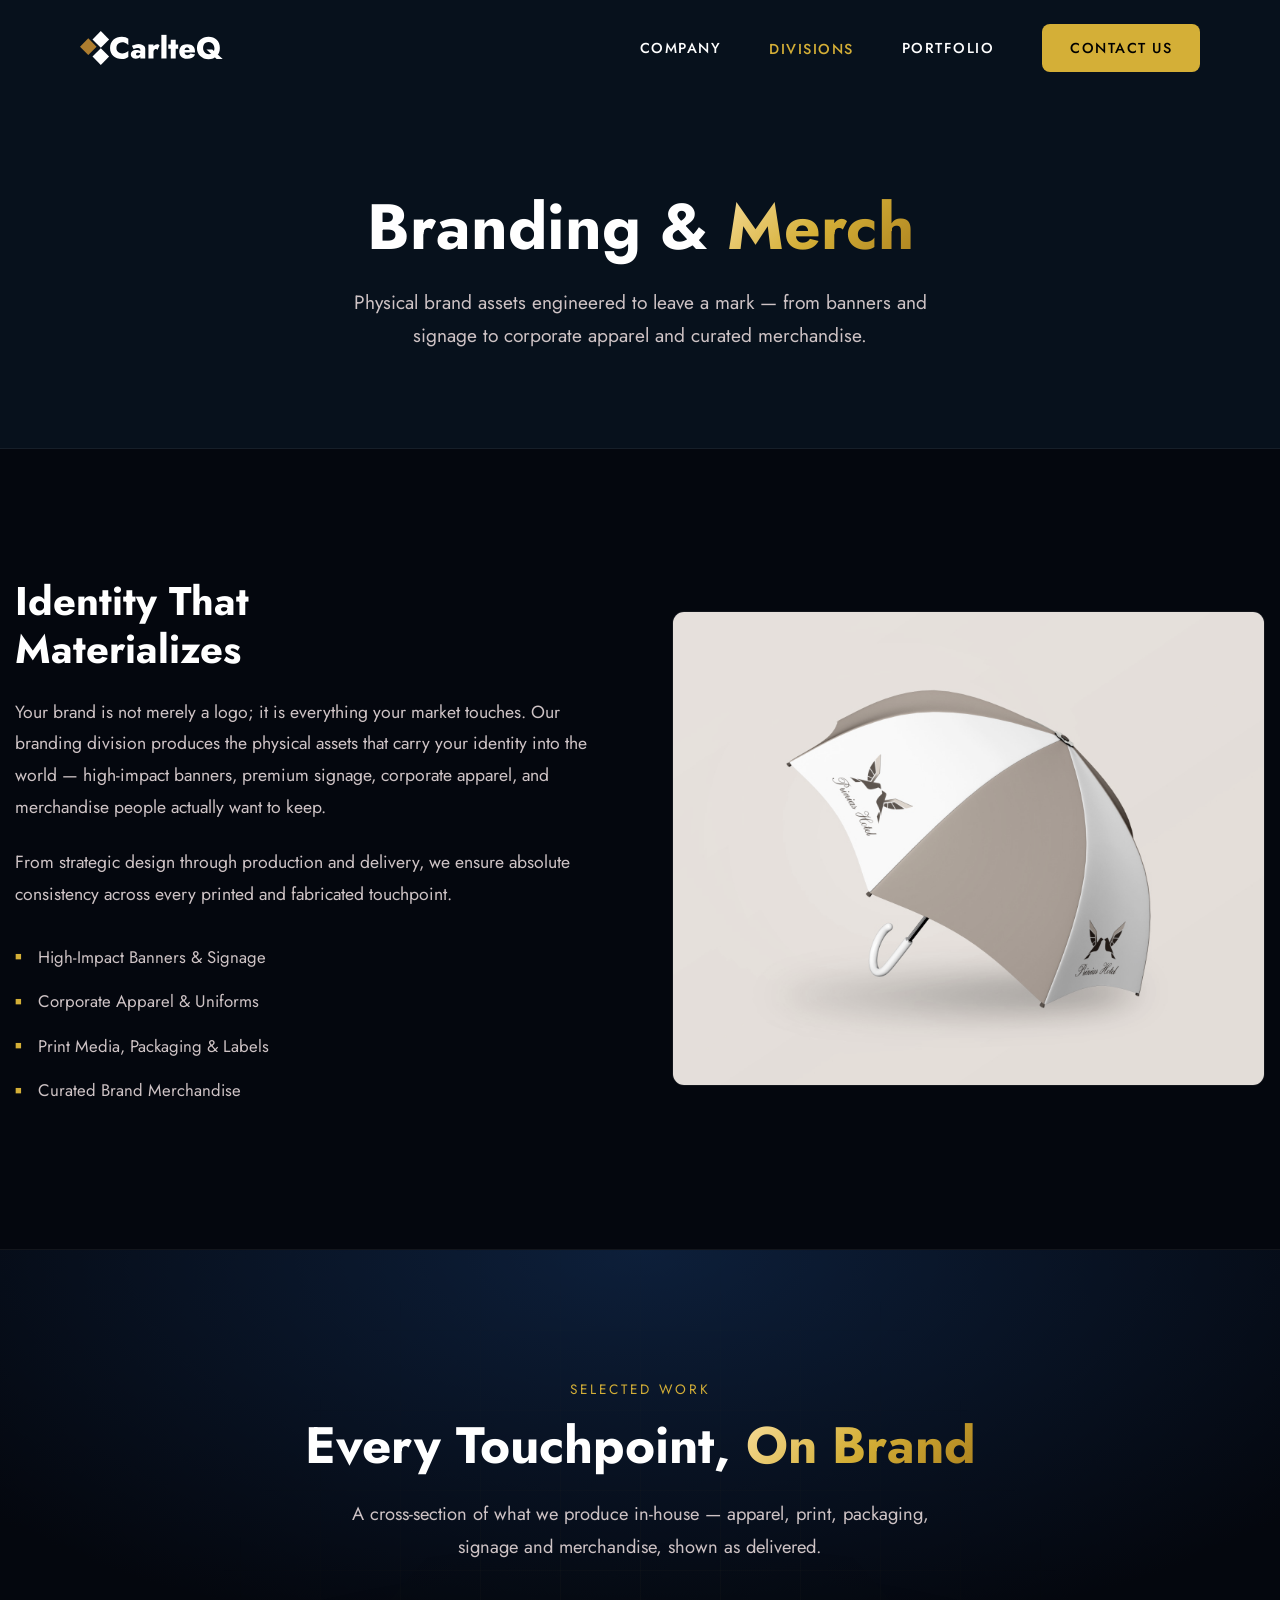
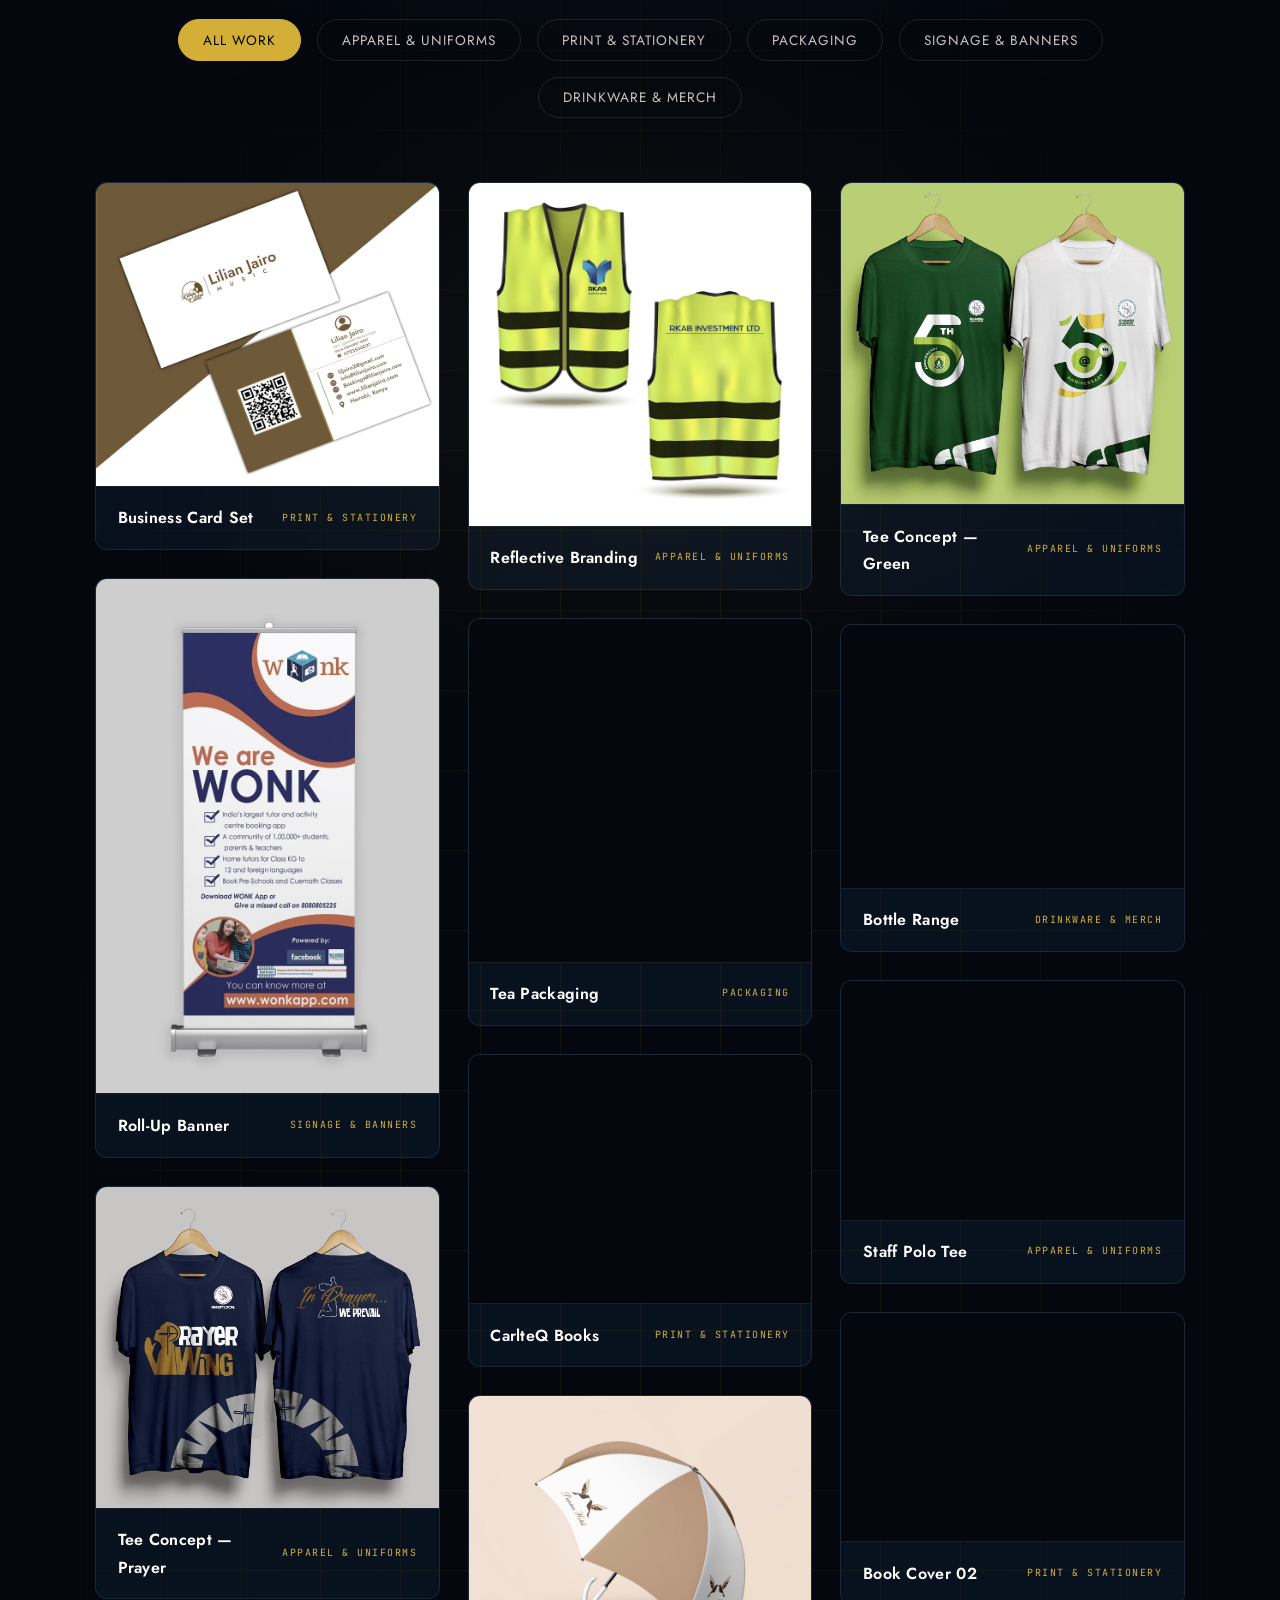
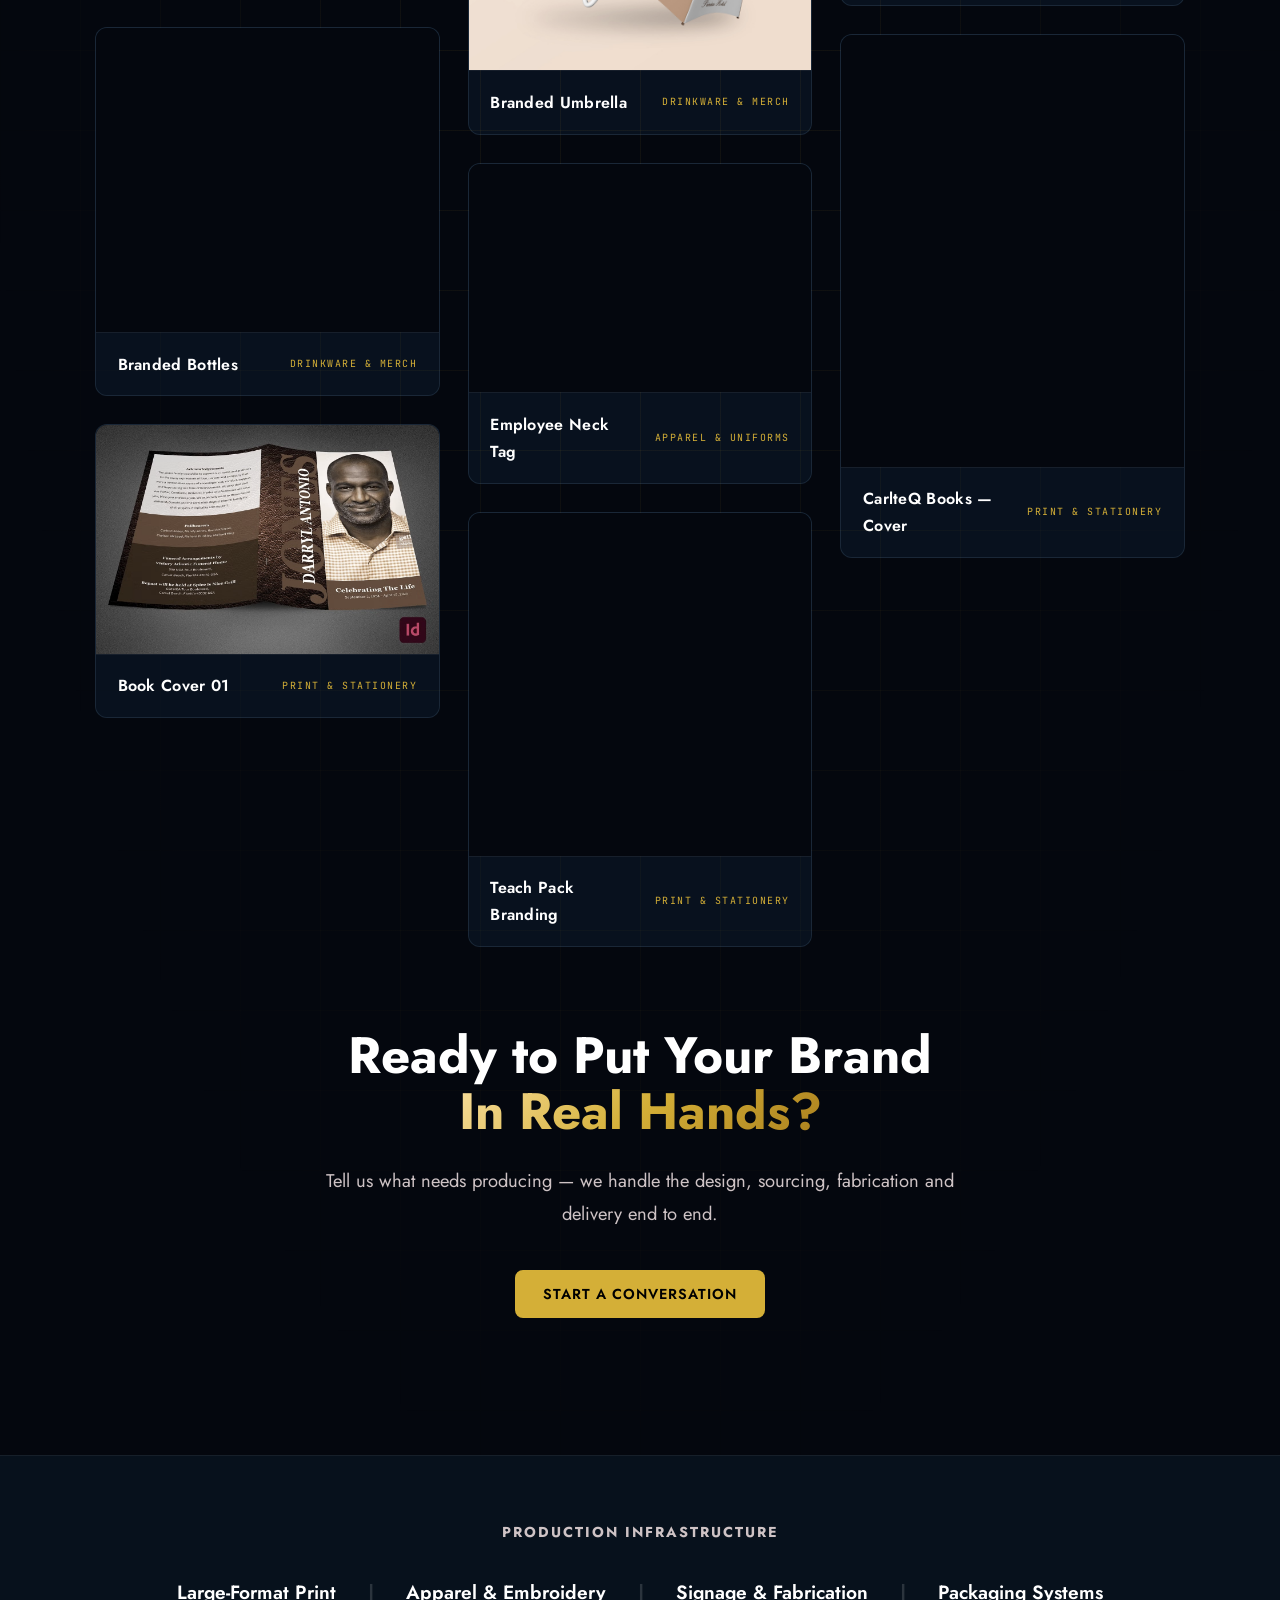
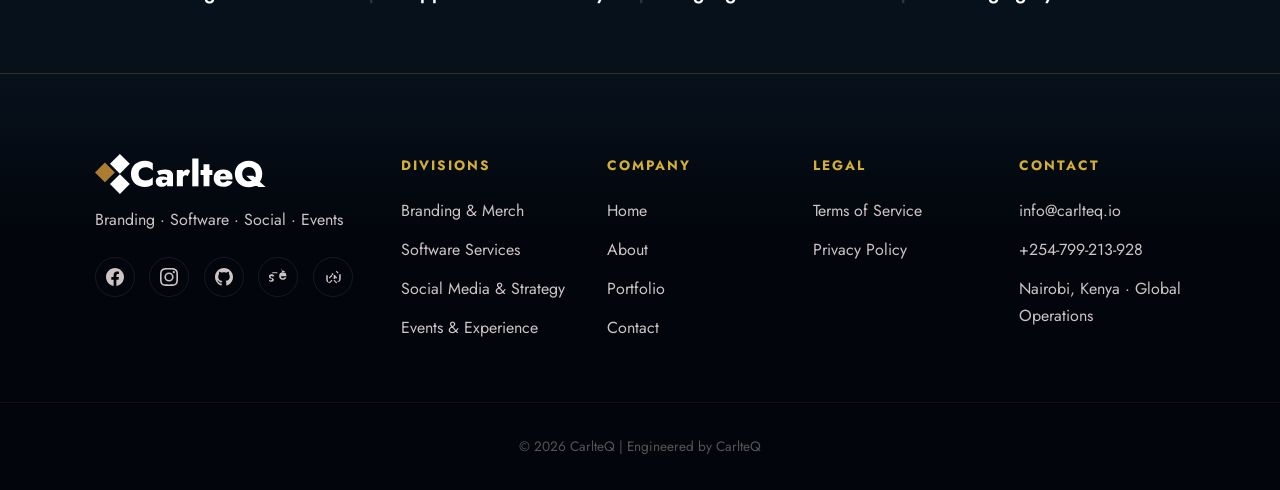
==== commit 6ecc22e0: "Make footer shared via partials/footer.html and JS injection" ====
--- a/branding.html
+++ b/branding.html
@@ -371,40 +371,7 @@
     </div>
 
     <!-- Footer -->
-    <footer>
-        <div class="container footer-inner">
-            <div class="footer-brand">
-                <img src="assets/carlteq-logo.svg" alt="CarlteQ" class="footer-logo">
-                <p>Branding &middot; Software &middot; Social &middot; Events</p>
-                <div class="footer-socials">
-                    <a href="https://www.facebook.com/CarlteQ.main" target="_blank" rel="noopener" aria-label="Facebook"><svg viewBox="0 0 24 24"><path d="M24 12.073c0-6.627-5.373-12-12-12s-12 5.373-12 12c0 5.99 4.388 10.954 10.125 11.854v-8.385H7.078v-3.47h3.047V9.43c0-3.007 1.792-4.669 4.533-4.669 1.312 0 2.686.235 2.686.235v2.953H15.83c-1.491 0-1.956.925-1.956 1.874v2.25h3.328l-.532 3.47h-2.796v8.385C19.612 23.027 24 18.062 24 12.073z"/></svg></a>
-                    <a href="https://www.instagram.com/_carlteq/" target="_blank" rel="noopener" aria-label="Instagram"><svg viewBox="0 0 24 24"><path d="M12 2.163c3.204 0 3.584.012 4.85.07 3.252.148 4.771 1.691 4.919 4.919.058 1.265.069 1.645.069 4.849 0 3.205-.012 3.584-.069 4.849-.149 3.225-1.664 4.771-4.919 4.919-1.266.058-1.644.07-4.85.07-3.204 0-3.584-.012-4.849-.07-3.26-.149-4.771-1.699-4.919-4.92-.058-1.265-.07-1.644-.07-4.849 0-3.204.013-3.583.07-4.849.149-3.227 1.664-4.771 4.919-4.919 1.266-.057 1.645-.069 4.849-.069zM12 0C8.741 0 8.333.014 7.053.072 2.695.272.273 2.69.073 7.052.014 8.333 0 8.741 0 12c0 3.259.014 3.668.072 4.948.2 4.358 2.618 6.78 6.98 6.98C8.333 23.986 8.741 24 12 24c3.259 0 3.668-.014 4.948-.072 4.354-.2 6.782-2.618 6.979-6.98.059-1.28.073-1.689.073-4.948 0-3.259-.014-3.667-.072-4.947-.196-4.354-2.617-6.78-6.979-6.98C15.668.014 15.259 0 12 0zm0 5.838a6.162 6.162 0 100 12.324 6.162 6.162 0 000-12.324zM12 16a4 4 0 110-8 4 4 0 010 8zm6.406-11.845a1.44 1.44 0 100 2.881 1.44 1.44 0 000-2.881z"/></svg></a>
-                    <a href="https://github.com/CarlteQ-git/" target="_blank" rel="noopener" aria-label="GitHub"><svg viewBox="0 0 24 24"><path d="M12 0c-6.626 0-12 5.373-12 12 0 5.302 3.438 9.8 8.207 11.387.599.111.793-.261.793-.577v-2.234c-3.338.726-4.033-1.416-4.033-1.416-.546-1.387-1.333-1.756-1.333-1.756-1.089-.745.083-.729.083-.729 1.205.084 1.839 1.237 1.839 1.237 1.07 1.834 2.807 1.304 3.492.997.107-.775.418-1.305.762-1.604-2.665-.305-5.467-1.334-5.467-5.931 0-1.311.469-2.381 1.236-3.221-.124-.303-.535-1.524.117-3.176 0 0 1.008-.322 3.301 1.23.957-.266 1.983-.399 3.003-.404 1.02.005 2.047.138 3.006.404 2.291-1.552 3.297-1.23 3.297-1.23.653 1.653.242 2.874.118 3.176.77.84 1.235 1.911 1.235 3.221 0 4.609-2.807 5.624-5.479 5.921.43.372.823 1.102.823 2.222v3.293c0 .319.192.694.801.576 4.765-1.589 8.199-6.086 8.199-11.386 0-6.627-5.373-12-12-12z"/></svg></a>
-                    <a href="https://www.behance.net/designerokwach" target="_blank" rel="noopener" aria-label="Behance"><svg viewBox="0 0 24 24"><path d="M17.197 0v5.484h4.815v1.627h-4.815v3.103h5.391c.199-2.827-1.315-4.655-4.197-4.655-3.166 0-4.884 1.965-4.884 5.076 0 3.217 1.718 5.007 4.884 5.007 2.77 0 4.12-1.459 4.787-3.436h-2.325c-.35.995-1.316 1.563-2.395 1.563-1.589 0-2.53-.982-2.53-2.775h7.33c.056-4.146-2.069-7.994-6.656-7.994zM0 16.543c.578 1.002 1.58 1.652 3.431 1.652 1.968 0 3.096-.966 3.096-2.575 0-1.234-.678-1.902-2.575-2.449l-.805-.259c-.866-.289-1.224-.656-1.224-1.174 0-.617.578-1.074 1.444-1.074.867 0 1.466.422 1.71 1.111l2.044-1.236c-.645-1.413-1.956-2.176-3.732-2.176-1.981 0-3.588 1.234-3.588 3.027 0 1.235.688 1.971 2.222 2.468l.925.295c.888.284 1.29.686 1.29 1.294 0 .658-.745 1.16-1.742 1.16-.968 0-1.708-.504-2.035-1.29L0 16.543zm4.35-10.772h6.798v1.274H4.35V5.771z"/></svg></a>
-                    <a href="https://stackoverflow.com/users/30054240/caleb-okwach-carlteq" target="_blank" rel="noopener" aria-label="Stack Overflow"><svg viewBox="0 0 24 24"><path d="M17.509 19.419l-3.7-3.7-1.1 1.1 3.7 3.7zm0-6.6l-3.7-3.7-1.1 1.1 3.7 3.7zM6.49 19.419l3.7-3.7 1.1 1.1-3.7 3.7zm0-6.6l3.7-3.7 1.1 1.1-3.7 3.7zM3 15.3c0 2.9 2.1 4.2 3.5 4.2h1.3v-.1c-1.7-.6-2.8-1.6-2.8-3.6v-6.1H3zm9.9-6.1v5.6h2.1v-5.6zm6.6-2.9l-2.8-2.7-1 1 2.7 2.7zm-9.1 2.9h1.9v-2.1h-1.9zm9.9 5.6c0 2-1.1 3-2.8 3.6v.1h1.3c1.4 0 3.5-1.3 3.5-4.2v-6.1h-2.1v6.6z"/></svg></a>
-                </div>
-            </div>
-            <div class="footer-col">
-                <h4>Divisions</h4>
-                <a href="branding.html" class="active" aria-current="page">Branding & Merch</a>
-                <a href="web-systems.html">Software Services</a>
-                <a href="marketing.html">Social Media & Strategy</a>
-                <a href="events.html">Events & Experience</a>
-            </div>
-            <div class="footer-col">
-                <h4>Company</h4>
-                <a href="index.html">Company</a>
-                <a href="portfolio.html">Portfolio</a>
-            </div>
-            <div class="footer-col">
-                <h4>Contact</h4>
-                <a href="mailto:info@carlteq.com">info@carlteq.com</a>
-                <a href="tel:+254799213928">+254-799-213-928</a>
-                <span>Nairobi, Kenya · Global Operations</span>
-            </div>
-        </div>
-        <p class="footer-copy">&copy; 2026 CarlteQ | Engineered by CarlteQ</p>
-    </footer>
+    <footer id="site-footer" data-shared-footer></footer>
 
     <script defer src="js/main.js"></script>
 </body>
--- a/css/style.css
+++ b/css/style.css
@@ -573,6 +573,15 @@
 }
 .cta-content {
     position: relative; z-index: 2;
+    display: flex;
+    flex-direction: column;
+    align-items: center;
+    text-align: center;
+}
+.cta-content .section-subtitle {
+    margin-left: auto;
+    margin-right: auto;
+    margin-bottom: 2rem;
 }
 
 /* ---------- Footer ---------- */
@@ -582,8 +591,8 @@
     border-top: var(--border-gold);
 }
 .footer-inner {
-    display: grid; grid-template-columns: 1.6fr 1fr 1fr 1fr;
-    gap: 3rem; align-items: start;
+    display: grid; grid-template-columns: 1.6fr 1fr 1fr 1fr 1fr;
+    gap: 2.5rem; align-items: start;
 }
 .footer-logo { height: 2.5rem; width: auto; margin-bottom: 0.75rem; }
 .footer-brand p { color: var(--text-secondary); font-size: 1rem; }
@@ -1214,15 +1223,15 @@
 .cursor-dot {
     width: 6px; height: 6px;
     background: var(--gold-light);
-    box-shadow: 0 0 8px rgba(249, 223, 159, 0.95), 0 0 22px rgba(212, 175, 55, 0.5);
+    box-shadow: 0 0 8px rgba(249, 223, 159, 0.95), 0 0 22px rgba(212, 175, 55, 0.6);
     clip-path: polygon(50% 0%, 100% 50%, 50% 100%, 0% 50%);
 }
 .cursor-ring {
     width: 34px; height: 34px;
     display: flex; align-items: center; justify-content: center;
-    border: 1px solid rgba(212, 175, 55, 0.6);
-    background: radial-gradient(circle, rgba(212, 175, 55, 0.08) 0%, rgba(212, 175, 55, 0.02) 70%);
-    box-shadow: 0 0 18px rgba(212, 175, 55, 0.18), inset 0 0 16px rgba(212, 175, 55, 0.1);
+    border: 1px solid rgba(212, 175, 55, 0.7);
+    background: radial-gradient(circle, rgba(212, 175, 55, 0.12) 0%, rgba(212, 175, 55, 0.04) 70%);
+    box-shadow: 0 0 18px rgba(212, 175, 55, 0.24), inset 0 0 16px rgba(212, 175, 55, 0.14);
     clip-path: polygon(50% 0%, 100% 50%, 50% 100%, 0% 50%);
     transform: translate(-50%, -50%) rotate(45deg);
 }
@@ -1231,17 +1240,17 @@
 .cursor-item.is-hover .cursor-ring {
     width: 56px; height: 56px;
     border-color: var(--gold-main);
-    background: radial-gradient(circle, rgba(212, 175, 55, 0.16) 0%, rgba(212, 175, 55, 0.06) 70%);
-    box-shadow: 0 0 28px rgba(212, 175, 55, 0.32), inset 0 0 20px rgba(212, 175, 55, 0.16);
+    background: radial-gradient(circle, rgba(212, 175, 55, 0.18) 0%, rgba(212, 175, 55, 0.08) 70%);
+    box-shadow: 0 0 28px rgba(212, 175, 55, 0.38), inset 0 0 20px rgba(212, 175, 55, 0.22);
 }
 .cursor-item.is-hover .cursor-dot { width: 4px; height: 4px; }
 
 /* Hovering gallery images */
 .cursor-item.is-view .cursor-ring {
     width: 88px; height: 88px;
-    border-color: rgba(212, 175, 55, 0.9);
-    background: radial-gradient(circle, rgba(4, 7, 14, 0.7) 0%, rgba(4, 7, 14, 0.5) 70%);
-    box-shadow: 0 0 38px rgba(212, 175, 55, 0.36), inset 0 0 26px rgba(212, 175, 55, 0.18);
+    border-color: rgba(212, 175, 55, 0.95);
+    background: radial-gradient(circle, rgba(4, 7, 14, 0.75) 0%, rgba(4, 7, 14, 0.55) 70%);
+    box-shadow: 0 0 38px rgba(212, 175, 55, 0.42), inset 0 0 26px rgba(212, 175, 55, 0.24);
 }
 .cursor-item.is-view .cursor-dot { width: 0; height: 0; opacity: 0; }
 .cursor-label {
@@ -1282,16 +1291,28 @@
 }
 
 
-/* White contrast sections for pop */
+/* Warm contrast section (no pure white) */
 .section-white {
-    background: #f7f5f0;
-    color: #101820;
-    border-top: 1px solid rgba(16, 24, 32, 0.08);
-    border-bottom: 1px solid rgba(16, 24, 32, 0.08);
-}
-.section-white .section-title { color: #101820; }
-.section-white .section-subtitle { color: #3f3a32; }
-.section-white .eyebrow { color: var(--gold-dark); }
+    background: #dfcfa8;
+    color: #1a1712;
+    border-top: 1px solid rgba(26, 23, 18, 0.1);
+    border-bottom: 1px solid rgba(26, 23, 18, 0.1);
+}
+.section-white .section-title { color: #1a1712; }
+.section-white .section-subtitle { color: #3f382a; }
+.section-white .eyebrow { color: #7a5a12; }
 .section-white .grid-bg { display: none; }
-.section-white .sticky-card { background: #ffffff; color: #101820; border-color: rgba(16, 24, 32, 0.12); }
-.section-white .sticky-card p { color: #3f3a32; }
+.section-white .sticky-card { background: #eadfc2; color: #1a1712; border-color: rgba(26, 23, 18, 0.14); box-shadow: 0 12px 30px rgba(26, 23, 18, 0.08); }
+.section-white .sticky-card p { color: #3f382a; }
+
+/* Dark cursor on warm light section for visibility */
+.cursor-item.in-white .cursor-dot {
+    background: #0b0e14;
+    box-shadow: 0 0 0 1px rgba(255, 248, 230, 0.35), 0 0 10px rgba(11, 14, 20, 0.55), 0 0 22px rgba(212, 175, 55, 0.25);
+}
+.cursor-item.in-white .cursor-ring {
+    border-color: rgba(11, 14, 20, 0.8);
+    background: radial-gradient(circle, rgba(212, 175, 55, 0.16) 0%, rgba(11, 14, 20, 0.06) 70%);
+    box-shadow: 0 0 0 1px rgba(255, 248, 230, 0.25), 0 0 22px rgba(11, 14, 20, 0.22), inset 0 0 16px rgba(212, 175, 55, 0.14);
+}
+.cursor-item.in-white .cursor-label { color: #0b0e14; }
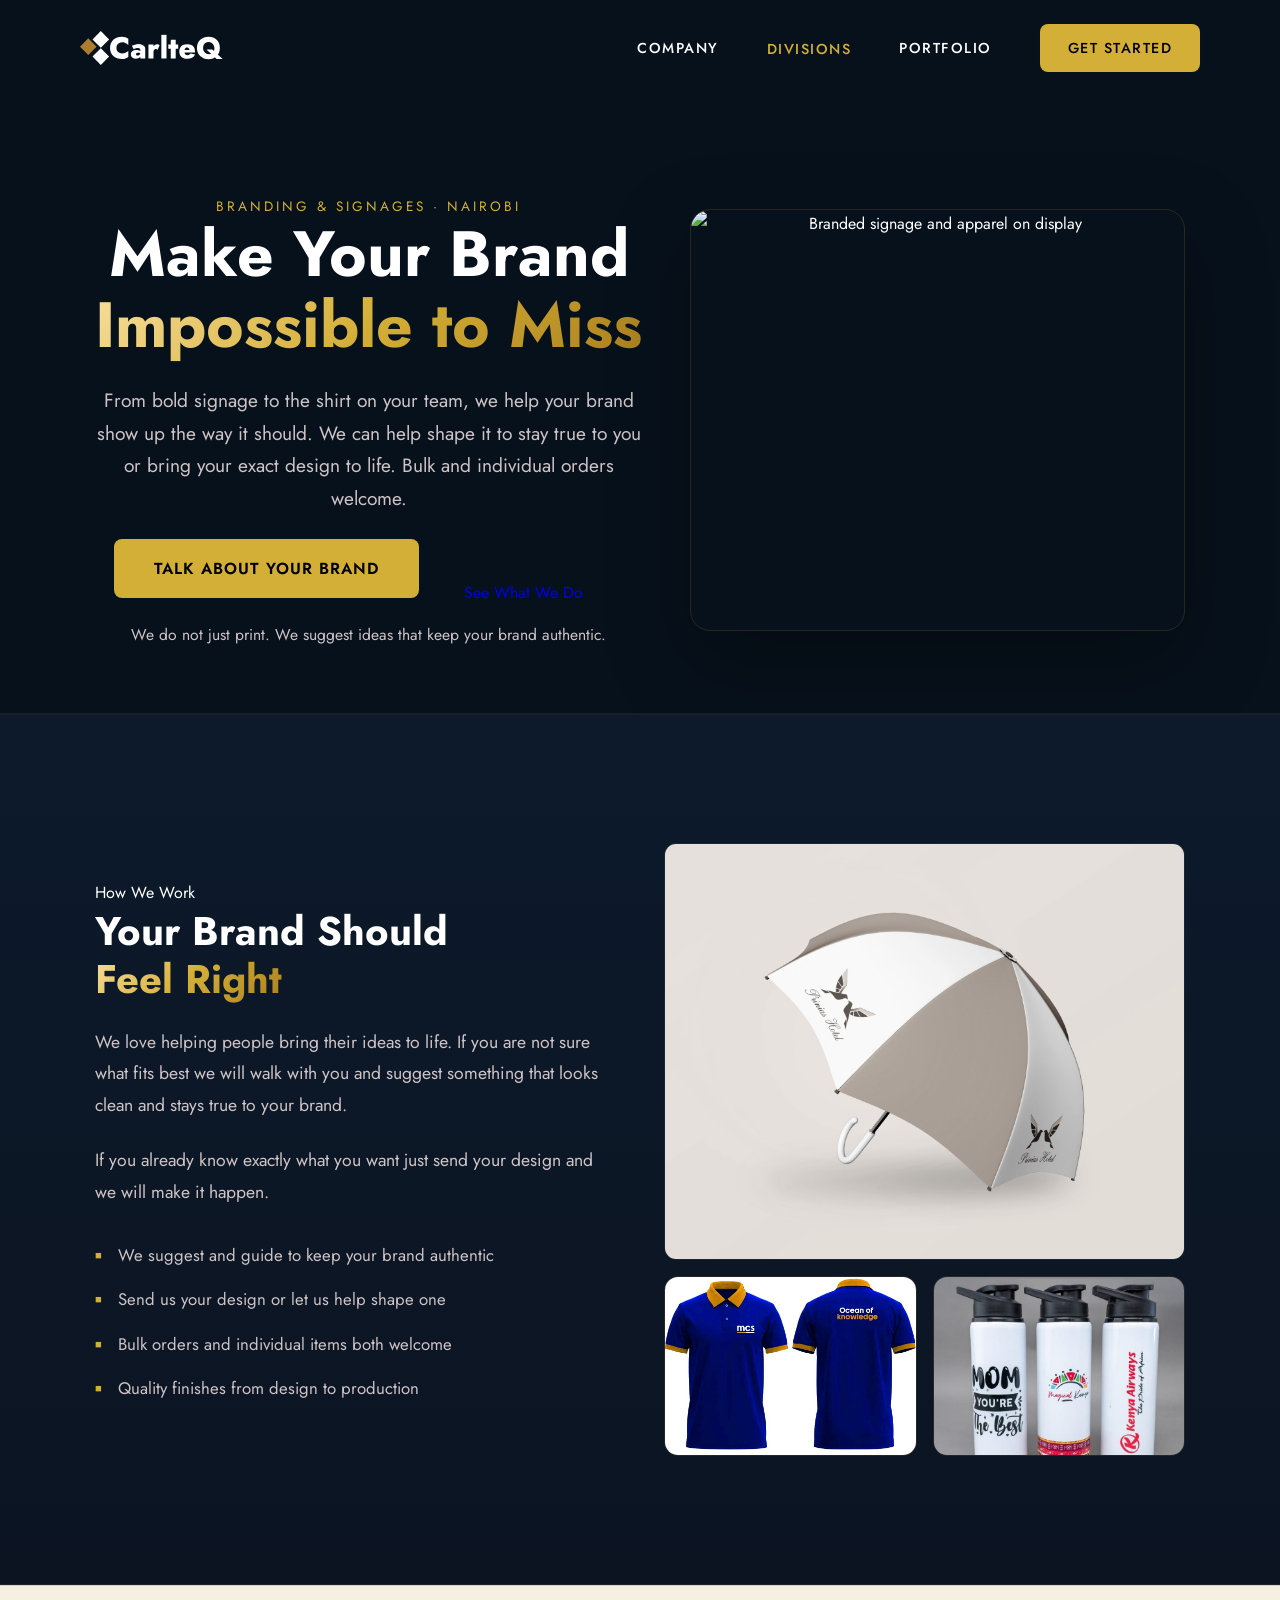
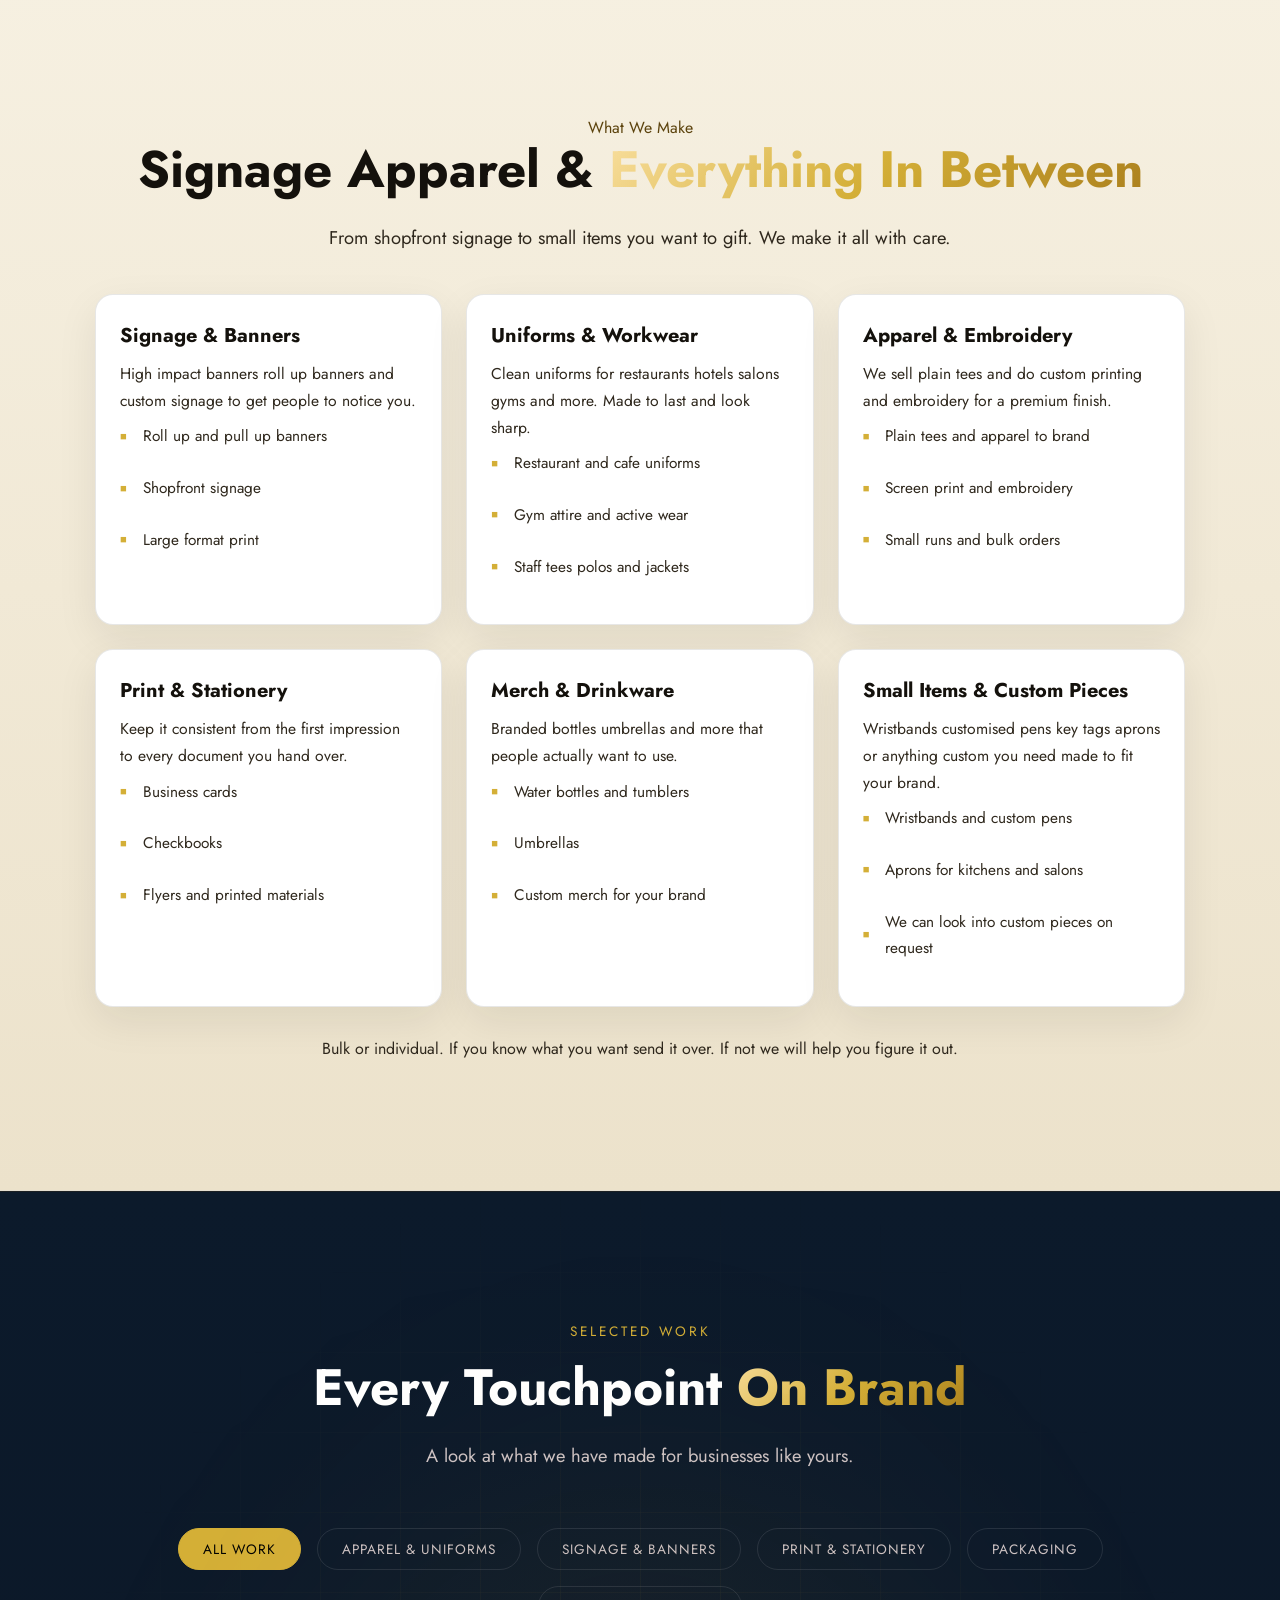
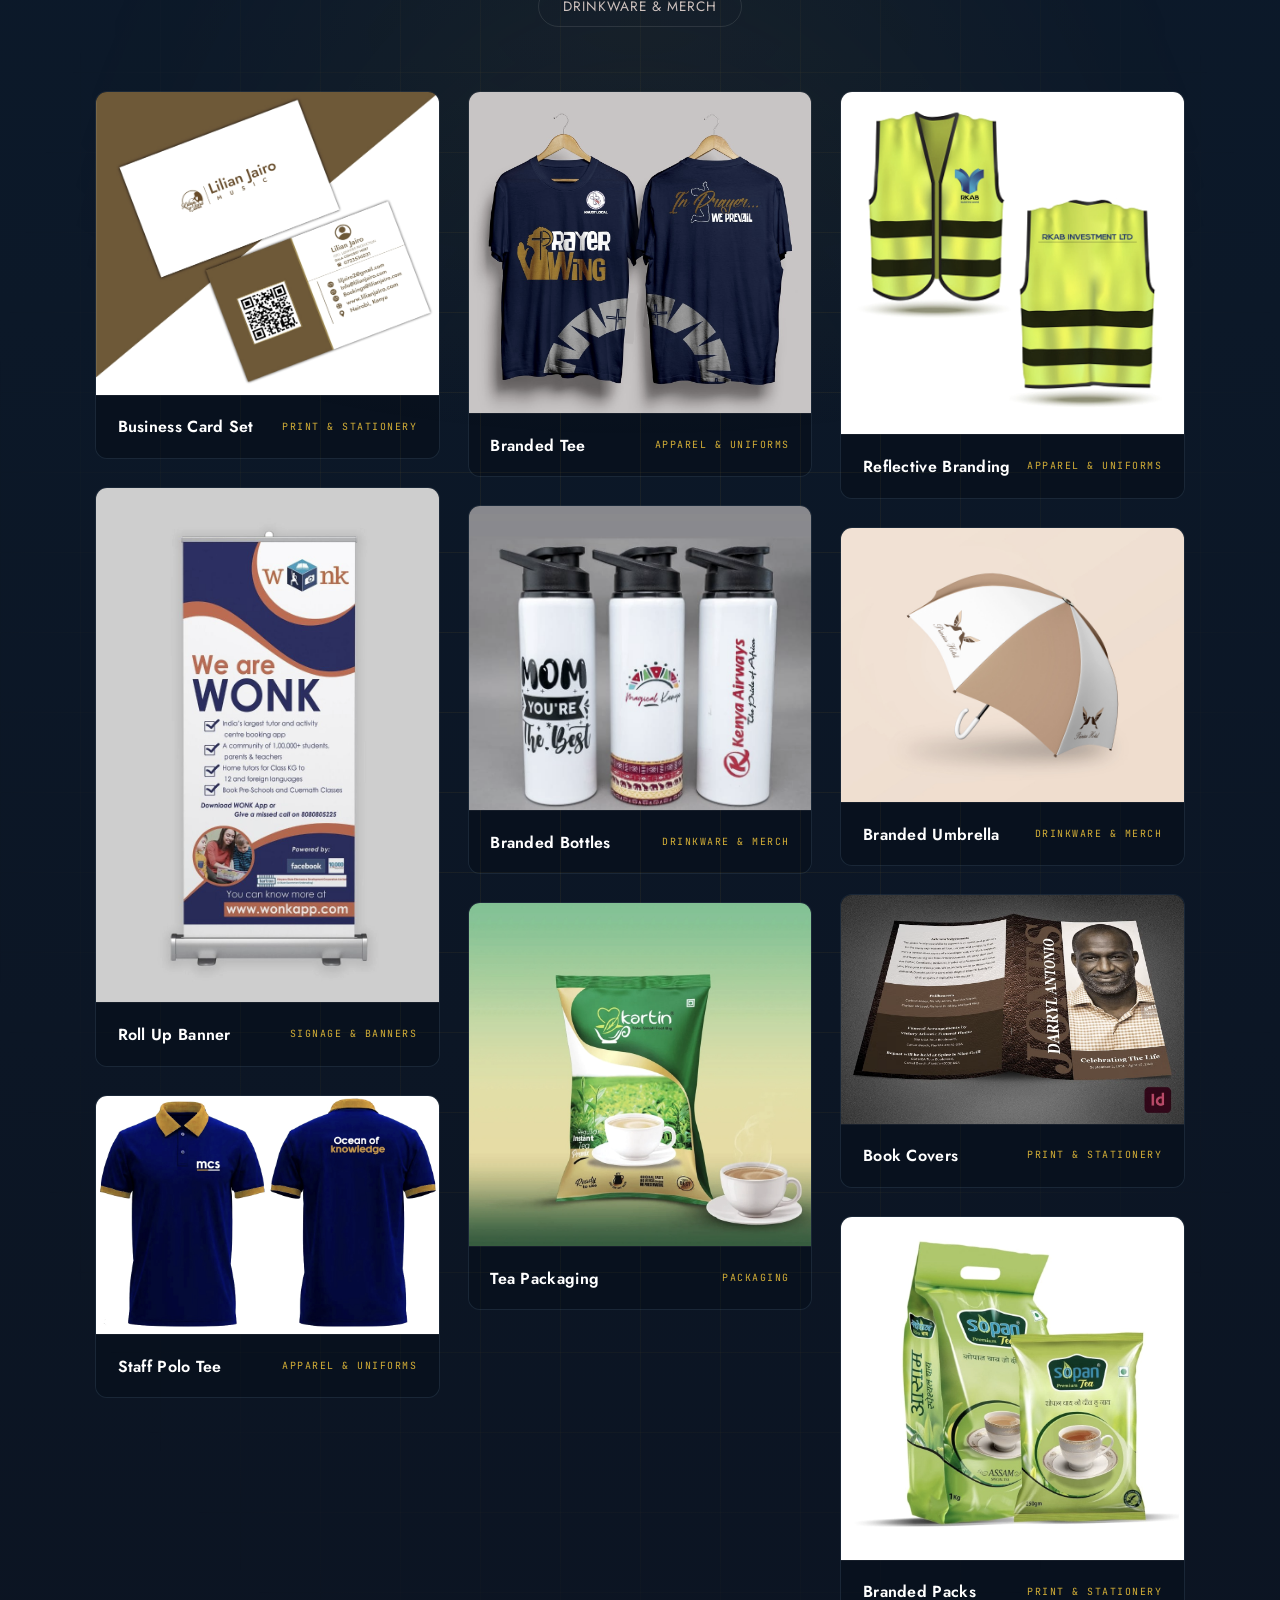
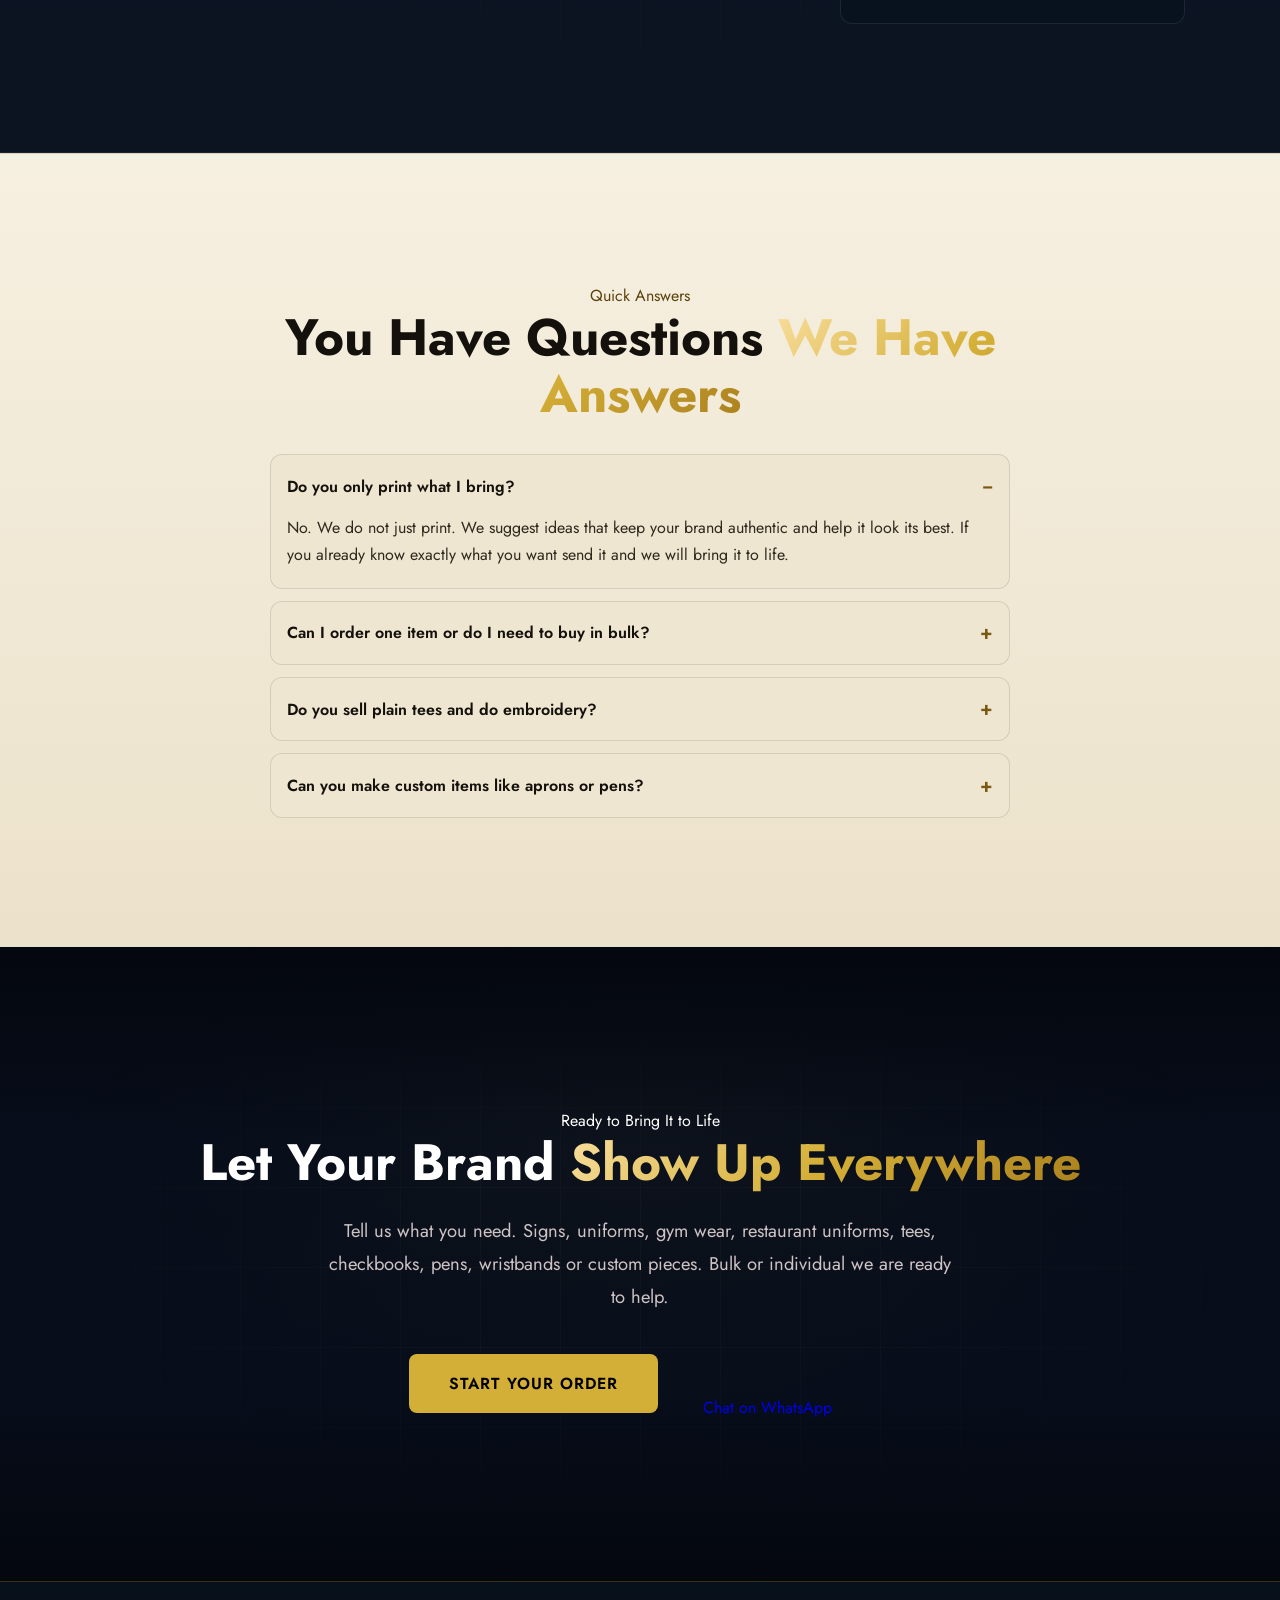
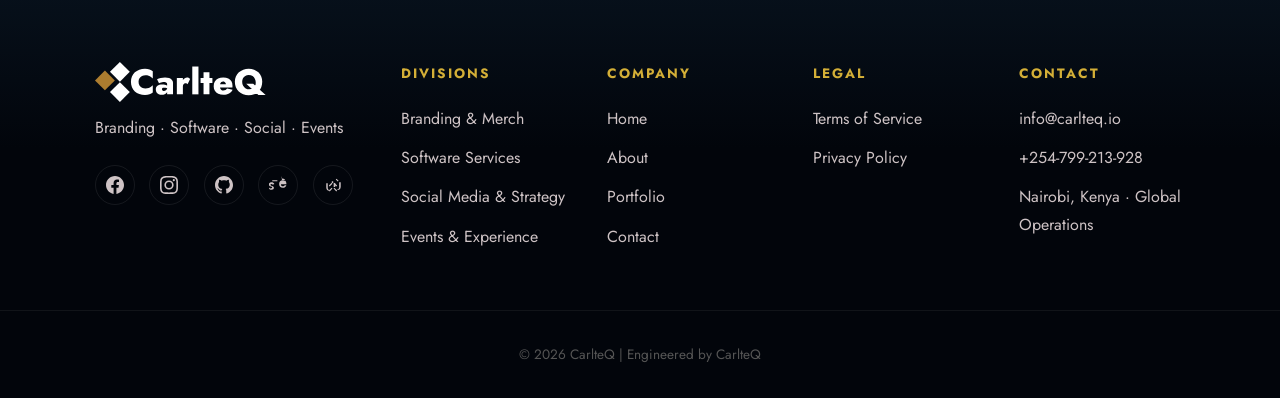
==== commit ae6927f0: "Revamp branding page with expanded offerings and premium styling" ====
--- a/branding.html
+++ b/branding.html
@@ -3,21 +3,21 @@
 <head>
     <meta charset="UTF-8">
     <meta name="viewport" content="width=device-width, initial-scale=1.0">
-    <meta name="description" content="Branding & Merch by CarlteQ: high-impact banners, premium signage, corporate apparel, print media, packaging, and curated brand merchandise.">
-    <title>Branding & Merch | CarlteQ</title>
+    <meta name="description" content="Branding and signages by CarlteQ in Nairobi. Banners, signage, uniforms for restaurants and gyms, apparel with embroidery, plain tees, checkbooks, wristbands, pens, custom aprons and more. We suggest to keep your brand authentic or bring what you want. Bulk and individual orders welcome.">
+    <title>Branding & Signages | CarlteQ</title>
     <link rel="icon" type="image/svg+xml" href="assets/carlteq-logo.svg">
     <link rel="canonical" href="https://carlteq.io/branding.html">
     <meta property="og:type" content="website">
     <meta property="og:site_name" content="CarlteQ">
-    <meta property="og:title" content="Branding & Merch | CarlteQ">
-    <meta property="og:description" content="Branding & Merch by CarlteQ: high-impact banners, premium signage, corporate apparel, print media, packaging, and curated brand merchandise.">
+    <meta property="og:title" content="Branding & Signages | CarlteQ">
+    <meta property="og:description" content="Bring your brand to life with signage, uniforms, apparel, merch and more. Bulk and individual orders welcome.">
     <meta property="og:url" content="https://carlteq.io/branding.html">
-    <meta property="og:image" content="https://carlteq.io/assets/og-image.png">
+    <meta property="og:image" content="https://images.unsplash.com/photo-1555529669-e69e7aa0ba9a?q=80&w=1200&auto=format&fit=crop">
     <meta property="og:locale" content="en_KE">
     <meta name="twitter:card" content="summary_large_image">
-    <meta name="twitter:title" content="Branding & Merch | CarlteQ">
-    <meta name="twitter:description" content="Branding & Merch by CarlteQ: high-impact banners, premium signage, corporate apparel, print media, packaging, and curated brand merchandise.">
-    <meta name="twitter:image" content="https://carlteq.io/assets/og-image.png">
+    <meta name="twitter:title" content="Branding & Signages | CarlteQ">
+    <meta name="twitter:description" content="Bring your brand to life with signage, uniforms, apparel, merch and more. Bulk and individual orders welcome.">
+    <meta name="twitter:image" content="https://images.unsplash.com/photo-1555529669-e69e7aa0ba9a?q=80&w=1200&auto=format&fit=crop">
     <link rel="preconnect" href="https://fonts.googleapis.com">
     <link rel="preconnect" href="https://fonts.gstatic.com" crossorigin>
     <link href="https://fonts.googleapis.com/css2?family=Jost:wght@300;400;500;600;700;800&family=JetBrains+Mono:wght@400&display=swap" rel="stylesheet">
@@ -26,16 +26,15 @@
     {
         "@context": "https://schema.org",
         "@type": "Service",
-        "serviceType": "Branding & Merch",
+        "serviceType": "Branding & Signages",
+        "name": "CarlteQ Branding & Signages",
         "provider": {
             "@type": "Organization",
             "name": "CarlteQ",
             "url": "https://carlteq.io/"
         },
-        "areaServed": {
-            "@type": "City",
-            "name": "Nairobi"
-        }
+        "areaServed": ["Nairobi", "Kenya"],
+        "description": "Signage, banners, uniforms, gym attire, restaurant uniforms, apparel, embroidery, plain tees, checkbooks, stationery, wristbands, custom pens, aprons and custom merch. Bulk and individual orders welcome."
     }
     </script>
 </head>
@@ -52,72 +51,158 @@
             <a href="index.html">Company</a>
             <div class="dropdown">
                 <button type="button" class="dropdown-toggle active" aria-expanded="false" aria-controls="divisions-menu">Divisions</button>
-<div class="dropdown-content" id="divisions-menu">
-                    <a href="branding.html" class="active" aria-current="page">Branding & Merch</a>
+                <div class="dropdown-content" id="divisions-menu">
+                    <a href="branding.html" class="active" aria-current="page">Branding & Signages</a>
                     <a href="web-systems.html">Software Services</a>
                     <a href="marketing.html">Social Media & Strategy</a>
                     <a href="events.html">Events & Experience</a>
                 </div>
             </div>
             <a href="portfolio.html">Portfolio</a>
-            <a href="contact.html" class="btn-primary">Contact Us</a>
+            <a href="contact.html?service=branding" class="btn-primary">Get Started</a>
         </div>
     </nav>
 
     <main id="main">
-    <!-- Page Header -->
-    <header class="page-header">
+    <!-- Hero -->
+    <header class="page-header brand-hero">
+        <div class="container brand-hero-inner">
+            <div class="brand-hero-copy reveal">
+                <span class="eyebrow">Branding & Signages &middot; Nairobi</span>
+                <h1>Make Your Brand <span class="gold-gradient">Impossible to Miss</span></h1>
+                <p class="lead">From bold signage to the shirt on your team, we help your brand show up the way it should. We can help shape it to stay true to you or bring your exact design to life. Bulk and individual orders welcome.</p>
+                <div class="hero-actions brand-hero-actions">
+                    <a href="contact.html?service=branding" class="btn-primary btn-lg">Talk About Your Brand</a>
+                    <a href="#offerings" class="btn-outline btn-lg">See What We Do</a>
+                </div>
+                <p class="brand-hero-note">We do not just print. We suggest ideas that keep your brand authentic.</p>
+            </div>
+            <div class="brand-hero-media reveal" style="transition-delay: 0.12s;">
+                <img src="https://images.unsplash.com/photo-1555529669-e69e7aa0ba9a?q=80&w=1400&auto=format&fit=crop" alt="Branded signage and apparel on display" loading="eager" decoding="async">
+            </div>
+        </div>
+    </header>
+
+    <!-- Approach -->
+    <section class="section-padding brand-band brand-band-elevated" id="approach">
         <div class="container">
-            <h1>Branding & <span class="gold-gradient">Merch</span></h1>
-            <p class="lead">Physical brand assets engineered to leave a mark — from banners and signage to corporate apparel and curated merchandise.</p>
-        </div>
-    </header>
-
-    <section class="section-padding container">
-        <div class="service-layout">
-            <div class="service-text">
-                <h2>Identity That <br>Materializes</h2>
-                <p>Your brand is not merely a logo; it is everything your market touches. Our branding division produces the physical assets that carry your identity into the world — high-impact banners, premium signage, corporate apparel, and merchandise people actually want to keep.</p>
-                <p>From strategic design through production and delivery, we ensure absolute consistency across every printed and fabricated touchpoint.</p>
-
-                <ul class="service-list">
-                    <li>High-Impact Banners & Signage</li>
-                    <li>Corporate Apparel & Uniforms</li>
-                    <li>Print Media, Packaging & Labels</li>
-                    <li>Curated Brand Merchandise</li>
-                </ul>
-            </div>
-            <div>
-                <img src="assets/branding/Umbrella%20design.jpg" alt="CarlteQ branded umbrella" class="service-img" loading="lazy" decoding="async" width="1600" height="1280">
+            <div class="service-layout brand-approach-layout">
+                <div class="service-text reveal">
+                    <span class="eyebrow">How We Work</span>
+                    <h2>Your Brand Should <br><span class="gold-gradient">Feel Right</span></h2>
+                    <p>We love helping people bring their ideas to life. If you are not sure what fits best we will walk with you and suggest something that looks clean and stays true to your brand.</p>
+                    <p>If you already know exactly what you want just send your design and we will make it happen.</p>
+                    <ul class="service-list">
+                        <li>We suggest and guide to keep your brand authentic</li>
+                        <li>Send us your design or let us help shape one</li>
+                        <li>Bulk orders and individual items both welcome</li>
+                        <li>Quality finishes from design to production</li>
+                    </ul>
+                </div>
+                <div class="brand-approach-media reveal" style="transition-delay: 0.12s;">
+                    <img src="assets/branding/Umbrella%20design.jpg" alt="CarlteQ branded umbrella" class="service-img" loading="lazy" decoding="async">
+                    <div class="brand-mini-grid">
+                        <img src="assets/branding/Staff%20Pollo%20Tee.jpg" alt="Branded staff polo tee" loading="lazy" decoding="async">
+                        <img src="assets/branding/CarlteQ%20Bottles%201.jpg" alt="Branded bottles" loading="lazy" decoding="async">
+                    </div>
+                </div>
             </div>
         </div>
     </section>
 
-    <!-- Showcase Gallery -->
-    <section class="showcase-section section-padding" id="showcase">
+    <!-- Offerings -->
+    <section class="section-padding brand-band brand-band-warm" id="offerings">
+        <div class="container">
+            <div class="center reveal" style="margin-bottom: 2.5rem;">
+                <span class="eyebrow">What We Make</span>
+                <h2 class="section-title">Signage Apparel & <span class="gold-gradient">Everything In Between</span></h2>
+                <p class="section-subtitle">From shopfront signage to small items you want to gift. We make it all with care.</p>
+            </div>
+            <div class="brand-offer-grid">
+                <article class="brand-offer-card reveal" style="transition-delay: 0.05s;">
+                    <h3>Signage & Banners</h3>
+                    <p>High impact banners roll up banners and custom signage to get people to notice you.</p>
+                    <ul class="service-list brand-list-compact">
+                        <li>Roll up and pull up banners</li>
+                        <li>Shopfront signage</li>
+                        <li>Large format print</li>
+                    </ul>
+                </article>
+                <article class="brand-offer-card reveal" style="transition-delay: 0.1s;">
+                    <h3>Uniforms & Workwear</h3>
+                    <p>Clean uniforms for restaurants hotels salons gyms and more. Made to last and look sharp.</p>
+                    <ul class="service-list brand-list-compact">
+                        <li>Restaurant and cafe uniforms</li>
+                        <li>Gym attire and active wear</li>
+                        <li>Staff tees polos and jackets</li>
+                    </ul>
+                </article>
+                <article class="brand-offer-card reveal" style="transition-delay: 0.15s;">
+                    <h3>Apparel & Embroidery</h3>
+                    <p>We sell plain tees and do custom printing and embroidery for a premium finish.</p>
+                    <ul class="service-list brand-list-compact">
+                        <li>Plain tees and apparel to brand</li>
+                        <li>Screen print and embroidery</li>
+                        <li>Small runs and bulk orders</li>
+                    </ul>
+                </article>
+                <article class="brand-offer-card reveal" style="transition-delay: 0.05s;">
+                    <h3>Print & Stationery</h3>
+                    <p>Keep it consistent from the first impression to every document you hand over.</p>
+                    <ul class="service-list brand-list-compact">
+                        <li>Business cards</li>
+                        <li>Checkbooks</li>
+                        <li>Flyers and printed materials</li>
+                    </ul>
+                </article>
+                <article class="brand-offer-card reveal" style="transition-delay: 0.1s;">
+                    <h3>Merch & Drinkware</h3>
+                    <p>Branded bottles umbrellas and more that people actually want to use.</p>
+                    <ul class="service-list brand-list-compact">
+                        <li>Water bottles and tumblers</li>
+                        <li>Umbrellas</li>
+                        <li>Custom merch for your brand</li>
+                    </ul>
+                </article>
+                <article class="brand-offer-card reveal" style="transition-delay: 0.15s;">
+                    <h3>Small Items & Custom Pieces</h3>
+                    <p>Wristbands customised pens key tags aprons or anything custom you need made to fit your brand.</p>
+                    <ul class="service-list brand-list-compact">
+                        <li>Wristbands and custom pens</li>
+                        <li>Aprons for kitchens and salons</li>
+                        <li>We can look into custom pieces on request</li>
+                    </ul>
+                </article>
+            </div>
+            <p class="brand-inline-note reveal">Bulk or individual. If you know what you want send it over. If not we will help you figure it out.</p>
+        </div>
+    </section>
+
+    <!-- Gallery -->
+    <section class="showcase-section section-padding brand-band brand-band-elevated" id="showcase">
         <div class="grid-bg grid-animated"></div>
         <div class="container">
-            <div class="showcase-head">
+            <div class="showcase-head reveal">
                 <p class="eyebrow">Selected Work</p>
-                <h2 class="section-title">Every Touchpoint, <span class="gold-gradient">On Brand</span></h2>
-                <p class="section-subtitle">A cross-section of what we produce in-house &mdash; apparel, print, packaging, signage and merchandise, shown as delivered.</p>
-            </div>
-
-            <div class="filter-bar" role="group" aria-label="Filter showcase by category">
+                <h2 class="section-title">Every Touchpoint <span class="gold-gradient">On Brand</span></h2>
+                <p class="section-subtitle">A look at what we have made for businesses like yours.</p>
+            </div>
+
+            <div class="filter-bar reveal" role="group" aria-label="Filter showcase by category" style="transition-delay: 0.08s;">
                 <button class="filter-btn active" type="button" data-gallery-filter="all" aria-pressed="true">All Work</button>
                 <button class="filter-btn" type="button" data-gallery-filter="apparel" aria-pressed="false">Apparel &amp; Uniforms</button>
+                <button class="filter-btn" type="button" data-gallery-filter="signage" aria-pressed="false">Signage &amp; Banners</button>
                 <button class="filter-btn" type="button" data-gallery-filter="print" aria-pressed="false">Print &amp; Stationery</button>
                 <button class="filter-btn" type="button" data-gallery-filter="packaging" aria-pressed="false">Packaging</button>
-                <button class="filter-btn" type="button" data-gallery-filter="signage" aria-pressed="false">Signage &amp; Banners</button>
                 <button class="filter-btn" type="button" data-gallery-filter="merch" aria-pressed="false">Drinkware &amp; Merch</button>
             </div>
 
-            <div class="gallery-grid" id="showcase-grid">
+            <div class="gallery-grid reveal" id="showcase-grid" style="transition-delay: 0.12s;">
 
                 <figure class="gallery-item" data-category="print" style="--i:0;">
                     <button class="gallery-trigger" type="button" data-gallery-full="assets/branding/Business%20Card%201.jpg" data-gallery-title="Business Card Set" data-gallery-category="Print &amp; Stationery" aria-label="Open larger view of the Business Card Set">
                         <span class="gallery-media">
-                            <img src="assets/branding/Business%20Card%201.jpg" alt="CarlteQ business card set" loading="lazy" decoding="async" width="1600" height="1415">
+                            <img src="assets/branding/Business%20Card%201.jpg" alt="Branded business card set" loading="lazy" decoding="async" width="1600" height="1415">
                             <span class="gallery-zoom" aria-hidden="true"><svg viewBox="0 0 24 24" fill="none" stroke="currentColor" stroke-width="1.6"><circle cx="11" cy="11" r="7"/><path d="M20.5 20.5L17 17M11 8v6M8 11h6"/></svg></span>
                         </span>
                     </button>
@@ -128,35 +213,48 @@
                 </figure>
 
                 <figure class="gallery-item" data-category="signage" style="--i:1;">
-                    <button class="gallery-trigger" type="button" data-gallery-full="assets/branding/Roll%20Up%20Banner.jpg" data-gallery-title="Roll-Up Banner" data-gallery-category="Signage &amp; Banners" aria-label="Open larger view of the Roll-Up Banner">
-                        <span class="gallery-media">
-                            <img src="assets/branding/Roll%20Up%20Banner.jpg" alt="CarlteQ roll-up banner" loading="lazy" decoding="async" width="800" height="1200">
-                            <span class="gallery-zoom" aria-hidden="true"><svg viewBox="0 0 24 24" fill="none" stroke="currentColor" stroke-width="1.6"><circle cx="11" cy="11" r="7"/><path d="M20.5 20.5L17 17M11 8v6M8 11h6"/></svg></span>
-                        </span>
-                    </button>
-                    <figcaption class="gallery-caption">
-                        <span class="gallery-title">Roll-Up Banner</span>
+                    <button class="gallery-trigger" type="button" data-gallery-full="assets/branding/Roll%20Up%20Banner.jpg" data-gallery-title="Roll Up Banner" data-gallery-category="Signage &amp; Banners" aria-label="Open larger view of the Roll Up Banner">
+                        <span class="gallery-media">
+                            <img src="assets/branding/Roll%20Up%20Banner.jpg" alt="Branded roll up banner" loading="lazy" decoding="async" width="800" height="1200">
+                            <span class="gallery-zoom" aria-hidden="true"><svg viewBox="0 0 24 24" fill="none" stroke="currentColor" stroke-width="1.6"><circle cx="11" cy="11" r="7"/><path d="M20.5 20.5L17 17M11 8v6M8 11h6"/></svg></span>
+                        </span>
+                    </button>
+                    <figcaption class="gallery-caption">
+                        <span class="gallery-title">Roll Up Banner</span>
                         <span class="gallery-tag">Signage &amp; Banners</span>
                     </figcaption>
                 </figure>
 
                 <figure class="gallery-item" data-category="apparel" style="--i:2;">
-                    <button class="gallery-trigger" type="button" data-gallery-full="assets/branding/Tshirt%20concept%20prayer.jpg" data-gallery-title="Tee Concept &mdash; Prayer" data-gallery-category="Apparel &amp; Uniforms" aria-label="Open larger view of the Prayer tee concept">
-                        <span class="gallery-media">
-                            <img src="assets/branding/Tshirt%20concept%20prayer.jpg" alt="CarlteQ prayer t-shirt concept" loading="lazy" decoding="async" width="1200" height="1125">
-                            <span class="gallery-zoom" aria-hidden="true"><svg viewBox="0 0 24 24" fill="none" stroke="currentColor" stroke-width="1.6"><circle cx="11" cy="11" r="7"/><path d="M20.5 20.5L17 17M11 8v6M8 11h6"/></svg></span>
-                        </span>
-                    </button>
-                    <figcaption class="gallery-caption">
-                        <span class="gallery-title">Tee Concept &mdash; Prayer</span>
+                    <button class="gallery-trigger" type="button" data-gallery-full="assets/branding/Staff%20Pollo%20Tee.jpg" data-gallery-title="Staff Polo Tee" data-gallery-category="Apparel &amp; Uniforms" aria-label="Open larger view of the Staff Polo Tee">
+                        <span class="gallery-media">
+                            <img src="assets/branding/Staff%20Pollo%20Tee.jpg" alt="Branded staff polo tee" loading="lazy" decoding="async" width="1000" height="696">
+                            <span class="gallery-zoom" aria-hidden="true"><svg viewBox="0 0 24 24" fill="none" stroke="currentColor" stroke-width="1.6"><circle cx="11" cy="11" r="7"/><path d="M20.5 20.5L17 17M11 8v6M8 11h6"/></svg></span>
+                        </span>
+                    </button>
+                    <figcaption class="gallery-caption">
+                        <span class="gallery-title">Staff Polo Tee</span>
                         <span class="gallery-tag">Apparel &amp; Uniforms</span>
                     </figcaption>
                 </figure>
 
-                <figure class="gallery-item" data-category="merch" style="--i:3;">
+                <figure class="gallery-item" data-category="apparel" style="--i:3;">
+                    <button class="gallery-trigger" type="button" data-gallery-full="assets/branding/Tshirt%20concept%20prayer.jpg" data-gallery-title="Branded Tee" data-gallery-category="Apparel &amp; Uniforms" aria-label="Open larger view of the branded tee">
+                        <span class="gallery-media">
+                            <img src="assets/branding/Tshirt%20concept%20prayer.jpg" alt="Branded t shirt" loading="lazy" decoding="async" width="1200" height="1125">
+                            <span class="gallery-zoom" aria-hidden="true"><svg viewBox="0 0 24 24" fill="none" stroke="currentColor" stroke-width="1.6"><circle cx="11" cy="11" r="7"/><path d="M20.5 20.5L17 17M11 8v6M8 11h6"/></svg></span>
+                        </span>
+                    </button>
+                    <figcaption class="gallery-caption">
+                        <span class="gallery-title">Branded Tee</span>
+                        <span class="gallery-tag">Apparel &amp; Uniforms</span>
+                    </figcaption>
+                </figure>
+
+                <figure class="gallery-item" data-category="merch" style="--i:4;">
                     <button class="gallery-trigger" type="button" data-gallery-full="assets/branding/CarlteQ%20Bottles%201.jpg" data-gallery-title="Branded Bottles" data-gallery-category="Drinkware &amp; Merch" aria-label="Open larger view of the branded bottles">
                         <span class="gallery-media">
-                            <img src="assets/branding/CarlteQ%20Bottles%201.jpg" alt="CarlteQ branded bottles" loading="lazy" decoding="async" width="720" height="638">
+                            <img src="assets/branding/CarlteQ%20Bottles%201.jpg" alt="Branded bottles" loading="lazy" decoding="async" width="720" height="638">
                             <span class="gallery-zoom" aria-hidden="true"><svg viewBox="0 0 24 24" fill="none" stroke="currentColor" stroke-width="1.6"><circle cx="11" cy="11" r="7"/><path d="M20.5 20.5L17 17M11 8v6M8 11h6"/></svg></span>
                         </span>
                     </button>
@@ -166,23 +264,23 @@
                     </figcaption>
                 </figure>
 
-                <figure class="gallery-item" data-category="print" style="--i:4;">
-                    <button class="gallery-trigger" type="button" data-gallery-full="assets/branding/Book%20Cover%201.jpg" data-gallery-title="Book Cover 01" data-gallery-category="Print &amp; Stationery" aria-label="Open larger view of book cover 01">
-                        <span class="gallery-media">
-                            <img src="assets/branding/Book%20Cover%201.jpg" alt="CarlteQ book cover design 01" loading="lazy" decoding="async" width="1200" height="800">
-                            <span class="gallery-zoom" aria-hidden="true"><svg viewBox="0 0 24 24" fill="none" stroke="currentColor" stroke-width="1.6"><circle cx="11" cy="11" r="7"/><path d="M20.5 20.5L17 17M11 8v6M8 11h6"/></svg></span>
-                        </span>
-                    </button>
-                    <figcaption class="gallery-caption">
-                        <span class="gallery-title">Book Cover 01</span>
-                        <span class="gallery-tag">Print &amp; Stationery</span>
-                    </figcaption>
-                </figure>
-
-                <figure class="gallery-item" data-category="apparel" style="--i:5;">
+                <figure class="gallery-item" data-category="packaging" style="--i:5;">
+                    <button class="gallery-trigger" type="button" data-gallery-full="assets/branding/Tea%20packaging%202.jpg" data-gallery-title="Tea Packaging" data-gallery-category="Packaging" aria-label="Open larger view of the tea packaging">
+                        <span class="gallery-media">
+                            <img src="assets/branding/Tea%20packaging%202.jpg" alt="Branded tea packaging" loading="lazy" decoding="async" width="1000" height="1000">
+                            <span class="gallery-zoom" aria-hidden="true"><svg viewBox="0 0 24 24" fill="none" stroke="currentColor" stroke-width="1.6"><circle cx="11" cy="11" r="7"/><path d="M20.5 20.5L17 17M11 8v6M8 11h6"/></svg></span>
+                        </span>
+                    </button>
+                    <figcaption class="gallery-caption">
+                        <span class="gallery-title">Tea Packaging</span>
+                        <span class="gallery-tag">Packaging</span>
+                    </figcaption>
+                </figure>
+
+                <figure class="gallery-item" data-category="apparel" style="--i:6;">
                     <button class="gallery-trigger" type="button" data-gallery-full="assets/branding/Reflector%20branding.jpg" data-gallery-title="Reflective Branding" data-gallery-category="Apparel &amp; Uniforms" aria-label="Open larger view of the reflective branding">
                         <span class="gallery-media">
-                            <img src="assets/branding/Reflector%20branding.jpg" alt="CarlteQ reflective safety branding" loading="lazy" decoding="async" width="1600" height="1600">
+                            <img src="assets/branding/Reflector%20branding.jpg" alt="Reflective branded apparel" loading="lazy" decoding="async" width="1600" height="1600">
                             <span class="gallery-zoom" aria-hidden="true"><svg viewBox="0 0 24 24" fill="none" stroke="currentColor" stroke-width="1.6"><circle cx="11" cy="11" r="7"/><path d="M20.5 20.5L17 17M11 8v6M8 11h6"/></svg></span>
                         </span>
                     </button>
@@ -192,36 +290,10 @@
                     </figcaption>
                 </figure>
 
-                <figure class="gallery-item" data-category="packaging" style="--i:6;">
-                    <button class="gallery-trigger" type="button" data-gallery-full="assets/branding/Tea%20packaging%202.jpg" data-gallery-title="Tea Packaging" data-gallery-category="Packaging" aria-label="Open larger view of the tea packaging">
-                        <span class="gallery-media">
-                            <img src="assets/branding/Tea%20packaging%202.jpg" alt="CarlteQ tea packaging" loading="lazy" decoding="async" width="1000" height="1000">
-                            <span class="gallery-zoom" aria-hidden="true"><svg viewBox="0 0 24 24" fill="none" stroke="currentColor" stroke-width="1.6"><circle cx="11" cy="11" r="7"/><path d="M20.5 20.5L17 17M11 8v6M8 11h6"/></svg></span>
-                        </span>
-                    </button>
-                    <figcaption class="gallery-caption">
-                        <span class="gallery-title">Tea Packaging</span>
-                        <span class="gallery-tag">Packaging</span>
-                    </figcaption>
-                </figure>
-
-                <figure class="gallery-item" data-category="print" style="--i:7;">
-                    <button class="gallery-trigger" type="button" data-gallery-full="assets/branding/CarlteQ%20Books%201.png" data-gallery-title="CarlteQ Books" data-gallery-category="Print &amp; Stationery" aria-label="Open larger view of the CarlteQ books">
-                        <span class="gallery-media">
-                            <img src="assets/branding/CarlteQ%20Books%201.png" alt="CarlteQ books print run" loading="lazy" decoding="async" width="2000" height="1448">
-                            <span class="gallery-zoom" aria-hidden="true"><svg viewBox="0 0 24 24" fill="none" stroke="currentColor" stroke-width="1.6"><circle cx="11" cy="11" r="7"/><path d="M20.5 20.5L17 17M11 8v6M8 11h6"/></svg></span>
-                        </span>
-                    </button>
-                    <figcaption class="gallery-caption">
-                        <span class="gallery-title">CarlteQ Books</span>
-                        <span class="gallery-tag">Print &amp; Stationery</span>
-                    </figcaption>
-                </figure>
-
-                <figure class="gallery-item" data-category="merch" style="--i:8;">
+                <figure class="gallery-item" data-category="merch" style="--i:7;">
                     <button class="gallery-trigger" type="button" data-gallery-full="assets/branding/Umbrella%20design.jpg" data-gallery-title="Branded Umbrella" data-gallery-category="Drinkware &amp; Merch" aria-label="Open larger view of the branded umbrella">
                         <span class="gallery-media">
-                            <img src="assets/branding/Umbrella%20design.jpg" alt="CarlteQ branded umbrella" loading="lazy" decoding="async" width="1600" height="1280">
+                            <img src="assets/branding/Umbrella%20design.jpg" alt="Branded umbrella" loading="lazy" decoding="async" width="1600" height="1280">
                             <span class="gallery-zoom" aria-hidden="true"><svg viewBox="0 0 24 24" fill="none" stroke="currentColor" stroke-width="1.6"><circle cx="11" cy="11" r="7"/><path d="M20.5 20.5L17 17M11 8v6M8 11h6"/></svg></span>
                         </span>
                     </button>
@@ -231,119 +303,74 @@
                     </figcaption>
                 </figure>
 
-                <figure class="gallery-item" data-category="apparel" style="--i:9;">
-                    <button class="gallery-trigger" type="button" data-gallery-full="assets/branding/Employee%20Tag%20neck.jpg" data-gallery-title="Employee Neck Tag" data-gallery-category="Apparel &amp; Uniforms" aria-label="Open larger view of the employee neck tag">
-                        <span class="gallery-media">
-                            <img src="assets/branding/Employee%20Tag%20neck.jpg" alt="CarlteQ employee neck tag" loading="lazy" decoding="async" width="1200" height="800">
-                            <span class="gallery-zoom" aria-hidden="true"><svg viewBox="0 0 24 24" fill="none" stroke="currentColor" stroke-width="1.6"><circle cx="11" cy="11" r="7"/><path d="M20.5 20.5L17 17M11 8v6M8 11h6"/></svg></span>
-                        </span>
-                    </button>
-                    <figcaption class="gallery-caption">
-                        <span class="gallery-title">Employee Neck Tag</span>
-                        <span class="gallery-tag">Apparel &amp; Uniforms</span>
-                    </figcaption>
-                </figure>
-
-                <figure class="gallery-item" data-category="print" style="--i:10;">
-                    <button class="gallery-trigger" type="button" data-gallery-full="assets/branding/Teach%20Pack%20branding.jpg" data-gallery-title="Teach Pack Branding" data-gallery-category="Print &amp; Stationery" aria-label="Open larger view of the teach pack branding">
-                        <span class="gallery-media">
-                            <img src="assets/branding/Teach%20Pack%20branding.jpg" alt="CarlteQ teach pack branding" loading="lazy" decoding="async" width="1000" height="1000">
-                            <span class="gallery-zoom" aria-hidden="true"><svg viewBox="0 0 24 24" fill="none" stroke="currentColor" stroke-width="1.6"><circle cx="11" cy="11" r="7"/><path d="M20.5 20.5L17 17M11 8v6M8 11h6"/></svg></span>
-                        </span>
-                    </button>
-                    <figcaption class="gallery-caption">
-                        <span class="gallery-title">Teach Pack Branding</span>
+                <figure class="gallery-item" data-category="print" style="--i:8;">
+                    <button class="gallery-trigger" type="button" data-gallery-full="assets/branding/Book%20Cover%201.jpg" data-gallery-title="Book Covers" data-gallery-category="Print &amp; Stationery" aria-label="Open larger view of book covers">
+                        <span class="gallery-media">
+                            <img src="assets/branding/Book%20Cover%201.jpg" alt="Branded book covers" loading="lazy" decoding="async" width="1200" height="800">
+                            <span class="gallery-zoom" aria-hidden="true"><svg viewBox="0 0 24 24" fill="none" stroke="currentColor" stroke-width="1.6"><circle cx="11" cy="11" r="7"/><path d="M20.5 20.5L17 17M11 8v6M8 11h6"/></svg></span>
+                        </span>
+                    </button>
+                    <figcaption class="gallery-caption">
+                        <span class="gallery-title">Book Covers</span>
                         <span class="gallery-tag">Print &amp; Stationery</span>
                     </figcaption>
                 </figure>
 
-                <figure class="gallery-item" data-category="apparel" style="--i:11;">
-                    <button class="gallery-trigger" type="button" data-gallery-full="assets/branding/Tshirt%20conceot%20green.jpg" data-gallery-title="Tee Concept &mdash; Green" data-gallery-category="Apparel &amp; Uniforms" aria-label="Open larger view of the green tee concept">
-                        <span class="gallery-media">
-                            <img src="assets/branding/Tshirt%20conceot%20green.jpg" alt="CarlteQ green t-shirt concept" loading="lazy" decoding="async" width="1200" height="1125">
-                            <span class="gallery-zoom" aria-hidden="true"><svg viewBox="0 0 24 24" fill="none" stroke="currentColor" stroke-width="1.6"><circle cx="11" cy="11" r="7"/><path d="M20.5 20.5L17 17M11 8v6M8 11h6"/></svg></span>
-                        </span>
-                    </button>
-                    <figcaption class="gallery-caption">
-                        <span class="gallery-title">Tee Concept &mdash; Green</span>
-                        <span class="gallery-tag">Apparel &amp; Uniforms</span>
-                    </figcaption>
-                </figure>
-
-                <figure class="gallery-item" data-category="merch" style="--i:12;">
-                    <button class="gallery-trigger" type="button" data-gallery-full="assets/branding/CarlteQ%20Bottles%202.jpg" data-gallery-title="Bottle Range" data-gallery-category="Drinkware &amp; Merch" aria-label="Open larger view of the bottle range">
-                        <span class="gallery-media">
-                            <img src="assets/branding/CarlteQ%20Bottles%202.jpg" alt="CarlteQ bottle range" loading="lazy" decoding="async" width="720" height="553">
-                            <span class="gallery-zoom" aria-hidden="true"><svg viewBox="0 0 24 24" fill="none" stroke="currentColor" stroke-width="1.6"><circle cx="11" cy="11" r="7"/><path d="M20.5 20.5L17 17M11 8v6M8 11h6"/></svg></span>
-                        </span>
-                    </button>
-                    <figcaption class="gallery-caption">
-                        <span class="gallery-title">Bottle Range</span>
-                        <span class="gallery-tag">Drinkware &amp; Merch</span>
-                    </figcaption>
-                </figure>
-
-                <figure class="gallery-item" data-category="apparel" style="--i:13;">
-                    <button class="gallery-trigger" type="button" data-gallery-full="assets/branding/Staff%20Pollo%20Tee.jpg" data-gallery-title="Staff Polo Tee" data-gallery-category="Apparel &amp; Uniforms" aria-label="Open larger view of the staff polo tee">
-                        <span class="gallery-media">
-                            <img src="assets/branding/Staff%20Pollo%20Tee.jpg" alt="CarlteQ staff polo tee" loading="lazy" decoding="async" width="1000" height="696">
-                            <span class="gallery-zoom" aria-hidden="true"><svg viewBox="0 0 24 24" fill="none" stroke="currentColor" stroke-width="1.6"><circle cx="11" cy="11" r="7"/><path d="M20.5 20.5L17 17M11 8v6M8 11h6"/></svg></span>
-                        </span>
-                    </button>
-                    <figcaption class="gallery-caption">
-                        <span class="gallery-title">Staff Polo Tee</span>
-                        <span class="gallery-tag">Apparel &amp; Uniforms</span>
-                    </figcaption>
-                </figure>
-
-                <figure class="gallery-item" data-category="print" style="--i:14;">
-                    <button class="gallery-trigger" type="button" data-gallery-full="assets/branding/Book%20Cover%202.jpg" data-gallery-title="Book Cover 02" data-gallery-category="Print &amp; Stationery" aria-label="Open larger view of book cover 02">
-                        <span class="gallery-media">
-                            <img src="assets/branding/Book%20Cover%202.jpg" alt="CarlteQ book cover design 02" loading="lazy" decoding="async" width="1170" height="780">
-                            <span class="gallery-zoom" aria-hidden="true"><svg viewBox="0 0 24 24" fill="none" stroke="currentColor" stroke-width="1.6"><circle cx="11" cy="11" r="7"/><path d="M20.5 20.5L17 17M11 8v6M8 11h6"/></svg></span>
-                        </span>
-                    </button>
-                    <figcaption class="gallery-caption">
-                        <span class="gallery-title">Book Cover 02</span>
+                <figure class="gallery-item" data-category="print" style="--i:9;">
+                    <button class="gallery-trigger" type="button" data-gallery-full="assets/branding/Teach%20Pack%20branding.jpg" data-gallery-title="Branded Packs" data-gallery-category="Print &amp; Stationery" aria-label="Open larger view of branded packs">
+                        <span class="gallery-media">
+                            <img src="assets/branding/Teach%20Pack%20branding.jpg" alt="Branded packs" loading="lazy" decoding="async" width="1000" height="1000">
+                            <span class="gallery-zoom" aria-hidden="true"><svg viewBox="0 0 24 24" fill="none" stroke="currentColor" stroke-width="1.6"><circle cx="11" cy="11" r="7"/><path d="M20.5 20.5L17 17M11 8v6M8 11h6"/></svg></span>
+                        </span>
+                    </button>
+                    <figcaption class="gallery-caption">
+                        <span class="gallery-title">Branded Packs</span>
                         <span class="gallery-tag">Print &amp; Stationery</span>
                     </figcaption>
                 </figure>
-
-                <figure class="gallery-item" data-category="print" style="--i:15;">
-                    <button class="gallery-trigger" type="button" data-gallery-full="assets/branding/CarlteQ%20Books%202.jpg" data-gallery-title="CarlteQ Books &mdash; Cover" data-gallery-category="Print &amp; Stationery" aria-label="Open larger view of the CarlteQ book cover">
-                        <span class="gallery-media">
-                            <img src="assets/branding/CarlteQ%20Books%202.jpg" alt="CarlteQ book cover detail" loading="lazy" decoding="async" width="1542" height="1943">
-                            <span class="gallery-zoom" aria-hidden="true"><svg viewBox="0 0 24 24" fill="none" stroke="currentColor" stroke-width="1.6"><circle cx="11" cy="11" r="7"/><path d="M20.5 20.5L17 17M11 8v6M8 11h6"/></svg></span>
-                        </span>
-                    </button>
-                    <figcaption class="gallery-caption">
-                        <span class="gallery-title">CarlteQ Books &mdash; Cover</span>
-                        <span class="gallery-tag">Print &amp; Stationery</span>
-                    </figcaption>
-                </figure>
-
-            </div>
-
-            <div class="portfolio-cta">
-                <h2 class="section-title">Ready to Put Your Brand<br><span class="gold-gradient">In Real Hands?</span></h2>
-                <p class="section-subtitle" style="margin: 0 auto 2.5rem;">Tell us what needs producing &mdash; we handle the design, sourcing, fabrication and delivery end to end.</p>
-                <a href="contact.html" class="btn-primary" style="display: inline-block;">Start a Conversation</a>
             </div>
         </div>
     </section>
 
-    <!-- Production Strip -->
-    <section class="tech-strip">
-        <div class="container">
-            <h4>Production Infrastructure</h4>
-            <div class="tech-strip-items">
-                <span>Large-Format Print</span>
-                <span class="sep">|</span>
-                <span>Apparel & Embroidery</span>
-                <span class="sep">|</span>
-                <span>Signage & Fabrication</span>
-                <span class="sep">|</span>
-                <span>Packaging Systems</span>
+    <!-- FAQ -->
+    <section class="section-padding brand-band brand-band-warm" id="faq">
+        <div class="container brand-faq-wrap reveal">
+            <div class="center" style="margin-bottom: 2rem;">
+                <span class="eyebrow">Quick Answers</span>
+                <h2 class="section-title">You Have Questions <span class="gold-gradient">We Have Answers</span></h2>
+            </div>
+            <div class="events-faq">
+                <details class="events-faq-item" open>
+                    <summary>Do you only print what I bring?</summary>
+                    <p>No. We do not just print. We suggest ideas that keep your brand authentic and help it look its best. If you already know exactly what you want send it and we will bring it to life.</p>
+                </details>
+                <details class="events-faq-item">
+                    <summary>Can I order one item or do I need to buy in bulk?</summary>
+                    <p>Both work. You can order a single piece or place a bulk order for your team or event.</p>
+                </details>
+                <details class="events-faq-item">
+                    <summary>Do you sell plain tees and do embroidery?</summary>
+                    <p>Yes. We sell plain tees and can add your branding with print or embroidery depending on what suits your design best.</p>
+                </details>
+                <details class="events-faq-item">
+                    <summary>Can you make custom items like aprons or pens?</summary>
+                    <p>Yes. We do custom pieces like aprons and can also provide or customise items like wristbands and pens. If you have something specific in mind tell us and we will look into it.</p>
+                </details>
+            </div>
+        </div>
+    </section>
+
+    <!-- Final CTA -->
+    <section class="cta-section brand-cta">
+        <div class="grid-bg grid-animated"></div>
+        <div class="cta-overlay"></div>
+        <div class="container cta-content reveal">
+            <span class="eyebrow">Ready to Bring It to Life</span>
+            <h2 class="section-title">Let Your Brand <span class="gold-gradient">Show Up Everywhere</span></h2>
+            <p class="section-subtitle">Tell us what you need. Signs, uniforms, gym wear, restaurant uniforms, tees, checkbooks, pens, wristbands or custom pieces. Bulk or individual we are ready to help.</p>
+            <div class="hero-actions" style="justify-content:center;">
+                <a href="contact.html?service=branding" class="btn-primary btn-lg">Start Your Order</a>
+                <a href="https://wa.me/254799213928?text=Hi%20CarlteQ%2C%20I%20need%20branding%20and%20signages.%20What%20I%20need%3A%20%5B%5D%20Quantity%3A%20%5B%5D%20Do%20I%20have%20a%20design%3A%20%5B%5D" class="btn-outline btn-lg" target="_blank" rel="noopener">Chat on WhatsApp</a>
             </div>
         </div>
     </section>
--- a/css/style.css
+++ b/css/style.css
@@ -1316,3 +1316,330 @@
     box-shadow: 0 0 0 1px rgba(255, 248, 230, 0.25), 0 0 22px rgba(11, 14, 20, 0.22), inset 0 0 16px rgba(212, 175, 55, 0.14);
 }
 .cursor-item.in-white .cursor-label { color: #0b0e14; }
+
+/* ---------- Events Page ---------- */
+.events-hero { padding-bottom: 4rem; }
+.events-hero-inner {
+    display: grid;
+    grid-template-columns: 1.05fr 0.95fr;
+    gap: 3rem;
+    align-items: center;
+}
+.events-hero-copy .lead { margin-bottom: 1.5rem; }
+.events-hero-actions { margin: 0 0 1rem; }
+.events-hero-note { color: var(--text-secondary); font-size: 0.98rem; margin-top: 0.5rem; }
+.events-hero-media {
+    position: relative;
+    border-radius: 20px;
+    overflow: hidden;
+    border: 1px solid rgba(212, 175, 55, 0.18);
+    box-shadow: 0 30px 70px rgba(0, 0, 0, 0.35);
+}
+.events-hero-media img { width: 100%; height: 100%; min-height: 420px; object-fit: cover; display: block; }
+
+.events-band { position: relative; }
+.events-band-elevated {
+    background: linear-gradient(180deg, rgba(12, 26, 43, 0.55) 0%, rgba(7, 17, 28, 0.75) 100%);
+    border-top: 1px solid rgba(212, 175, 55, 0.08);
+    border-bottom: 1px solid rgba(212, 175, 55, 0.08);
+}
+.events-band-warm {
+    background: #e7dbbe;
+    color: #1a1712;
+    border-top: 1px solid rgba(26, 23, 18, 0.1);
+    border-bottom: 1px solid rgba(26, 23, 18, 0.1);
+}
+.events-band-warm .section-title,
+.events-band-warm .events-step h3,
+.events-band-warm .events-package-card h3,
+.events-band-warm .events-faq-item summary { color: #14110c; }
+.events-band-warm .section-subtitle,
+.events-band-warm .events-step p,
+.events-band-warm .events-package-card p,
+.events-band-warm .events-package-card li,
+.events-band-warm .events-faq-item p,
+.events-band-warm .events-testimonial p,
+.events-band-warm .events-inline-note { color: #2f281d; }
+.events-band-warm .eyebrow,
+.events-band-warm .events-step-num,
+.events-band-warm .events-package-kicker { color: #5c430d; }
+.events-band-warm .events-inline-note a { color: #5c430d; font-weight: 600; text-decoration: underline; text-underline-offset: 3px; }
+.events-band-warm .events-inline-note a:hover { color: #3f2d08; }
+
+.events-steps {
+    display: grid;
+    grid-template-columns: repeat(4, minmax(0, 1fr));
+    gap: 1.25rem;
+}
+.events-step {
+    background: rgba(12, 26, 43, 0.45);
+    border: 1px solid rgba(212, 175, 55, 0.12);
+    border-radius: 16px;
+    padding: 1.5rem;
+    transition: transform 0.3s var(--ease-out-expo), border-color 0.3s ease, box-shadow 0.3s ease;
+}
+.events-step:hover { transform: translateY(-4px); border-color: rgba(212, 175, 55, 0.28); box-shadow: 0 14px 30px rgba(0,0,0,0.18); }
+.events-band-warm .events-step {
+    background: #efe6d1;
+    border-color: rgba(26, 23, 18, 0.14);
+    box-shadow: 0 10px 24px rgba(26, 23, 18, 0.06);
+}
+.events-band-warm .events-step:hover { box-shadow: 0 16px 34px rgba(26, 23, 18, 0.1); border-color: rgba(92, 67, 13, 0.25); }
+.events-step-num {
+    display: inline-block;
+    font-family: var(--font-mono);
+    font-size: 0.85rem;
+    letter-spacing: 1px;
+    color: var(--gold-light);
+    margin-bottom: 0.75rem;
+}
+.events-step h3 { margin-bottom: 0.5rem; font-size: 1.2rem; color: var(--text-primary); }
+.events-step p { color: rgba(239, 244, 251, 0.82); font-size: 0.98rem; }
+
+.events-package-grid {
+    display: grid;
+    grid-template-columns: repeat(3, minmax(0, 1fr));
+    gap: 1.5rem;
+}
+.events-package-card {
+    background: #f4ecda;
+    color: #14110c;
+    border: 1px solid rgba(26, 23, 18, 0.14);
+    border-radius: 18px;
+    overflow: hidden;
+    display: flex;
+    flex-direction: column;
+    box-shadow: 0 16px 40px rgba(26, 23, 18, 0.08);
+    transition: transform 0.35s var(--ease-out-expo), box-shadow 0.35s var(--ease-out-expo), border-color 0.35s ease;
+}
+.events-package-card:hover { transform: translateY(-6px); box-shadow: 0 24px 54px rgba(26, 23, 18, 0.14); border-color: rgba(92, 67, 13, 0.3); }
+.events-package-card .btn-primary { color: #0b0e14; }
+.events-package-featured { border-color: rgba(122, 90, 18, 0.35); box-shadow: 0 18px 46px rgba(122, 90, 18, 0.12); }
+.events-package-media { aspect-ratio: 16 / 10; overflow: hidden; }
+.events-package-media img { width: 100%; height: 100%; object-fit: cover; transition: transform 0.5s var(--ease-out-expo); }
+.events-package-card:hover .events-package-media img { transform: scale(1.03); }
+.events-package-body { padding: 1.4rem; display: flex; flex-direction: column; gap: 0.6rem; flex: 1; }
+.events-package-kicker { font-size: 0.85rem; font-weight: 600; letter-spacing: 0.3px; text-transform: uppercase; }
+.events-list-compact { margin-top: 0.25rem; margin-bottom: 0.5rem; }
+.events-list-compact li { padding: 0.3rem 0; font-size: 0.96rem; }
+.events-card-cta { margin-top: auto; text-align: center; }
+.events-inline-note { text-align: center; margin-top: 1.75rem; font-size: 1rem; }
+
+.events-rentals-layout { gap: 3rem; }
+.events-rentals-media { display: grid; gap: 1rem; }
+.events-rentals-mini-grid { display: grid; grid-template-columns: 1fr 1fr; gap: 1rem; }
+.events-rentals-mini-grid img {
+    width: 100%; height: 180px; object-fit: cover; border-radius: 14px;
+    border: 1px solid rgba(212, 175, 55, 0.12);
+}
+.events-highlight-box {
+    margin: 1.25rem 0 1.5rem;
+    padding: 1rem 1.1rem;
+    border-radius: 12px;
+    background: rgba(212, 175, 55, 0.1);
+    border: 1px solid rgba(212, 175, 55, 0.25);
+    color: #f4f7fc;
+}
+.events-highlight-box strong { color: var(--gold-light); }
+
+.events-venue-banner { position: relative; padding: 6rem 0; overflow: hidden; }
+.events-venue-bg {
+    position: absolute; inset: 0;
+    background: url('https://images.unsplash.com/photo-1464366400600-7168b8af9bc3?q=80&w=1800&auto=format&fit=crop') center/cover no-repeat;
+    transform: scale(1.02);
+}
+.events-venue-overlay {
+    position: absolute; inset: 0;
+    background: linear-gradient(180deg, rgba(4, 7, 14, 0.82) 0%, rgba(7, 17, 28, 0.78) 50%, rgba(4, 7, 14, 0.88) 100%);
+}
+.events-venue-content { position: relative; z-index: 2; text-align: center; }
+.events-venue-content .section-subtitle { margin: 0 auto 1.5rem; }
+.events-scope-pills { display: flex; flex-wrap: wrap; gap: 0.75rem; justify-content: center; }
+.events-scope-pills span {
+    padding: 0.6rem 1rem;
+    border-radius: 999px;
+    border: 1px solid rgba(212, 175, 55, 0.25);
+    background: rgba(12, 26, 43, 0.55);
+    color: var(--text-primary);
+    font-size: 0.95rem;
+}
+
+.events-gallery-grid .gallery-item { background: var(--bg-elevated); }
+
+.events-proof-grid {
+    display: grid;
+    grid-template-columns: 1fr 1fr;
+    gap: 2.5rem;
+    align-items: start;
+}
+.events-testimonials { display: grid; gap: 1rem; margin-top: 1.5rem; }
+.events-testimonial {
+    margin: 0;
+    padding: 1.1rem 1.2rem;
+    background: #efe6d1;
+    border: 1px solid rgba(26, 23, 18, 0.12);
+    border-radius: 14px;
+}
+.events-testimonial p { font-size: 1rem; line-height: 1.7; margin-bottom: 0.5rem; }
+.events-testimonial cite { font-style: normal; font-size: 0.9rem; color: #4a3d22; font-weight: 600; }
+
+.events-faq { display: grid; gap: 0.75rem; margin-top: 1rem; }
+.events-faq-item {
+    background: #efe6d1;
+    border: 1px solid rgba(26, 23, 18, 0.12);
+    border-radius: 12px;
+    padding: 0.2rem 1rem;
+}
+.events-faq-item summary {
+    cursor: pointer;
+    list-style: none;
+    padding: 0.9rem 0;
+    font-weight: 600;
+    position: relative;
+    padding-right: 1.5rem;
+}
+.events-faq-item summary::-webkit-details-marker { display: none; }
+.events-faq-item summary::after {
+    content: '+';
+    position: absolute; right: 0; top: 50%; transform: translateY(-50%);
+    color: #7a5a12; font-size: 1.2rem; line-height: 1;
+}
+.events-faq-item[open] summary::after { content: '−'; }
+.events-faq-item p { padding: 0 0 1rem; color: #3f382a; }
+
+.events-cta .hero-actions { margin-top: 0.5rem; }
+
+@media (max-width: 1100px) {
+    .events-steps { grid-template-columns: repeat(2, minmax(0, 1fr)); }
+    .events-package-grid { grid-template-columns: 1fr; }
+    .events-proof-grid { grid-template-columns: 1fr; }
+}
+@media (max-width: 900px) {
+    .events-hero-inner { grid-template-columns: 1fr; }
+    .events-hero-media img { min-height: 300px; }
+}
+@media (max-width: 640px) {
+    .events-steps { grid-template-columns: 1fr; }
+    .events-rentals-mini-grid { grid-template-columns: 1fr; }
+    .events-hero-actions, .events-cta .hero-actions { flex-direction: column; }
+}
+
+
+/* Events motion & interactivity */
+.events-hero-media img { transition: transform 8s ease; }
+.events-hero-media:hover img { transform: scale(1.04); }
+.events-scope-pills span { transition: transform 0.25s ease, border-color 0.25s ease, background 0.25s ease; }
+.events-scope-pills span:hover { transform: translateY(-2px); border-color: rgba(212,175,55,0.45); background: rgba(12,26,43,0.75); }
+.events-faq-item { transition: border-color 0.25s ease, box-shadow 0.25s ease; }
+.events-faq-item:hover { border-color: rgba(92,67,13,0.28); box-shadow: 0 8px 20px rgba(26,23,18,0.06); }
+.events-faq-item summary { transition: color 0.2s ease; }
+.events-faq-item summary:hover { color: #3f2d08; }
+.events-gallery-grid .gallery-item { transition: transform 0.35s var(--ease-out-expo), box-shadow 0.35s ease; }
+.events-gallery-grid .gallery-item:hover { transform: translateY(-4px); box-shadow: 0 18px 40px rgba(0,0,0,0.25); }
+.events-rentals-mini-grid img { transition: transform 0.4s var(--ease-out-expo), border-color 0.3s ease; }
+.events-rentals-mini-grid img:hover { transform: scale(1.03); border-color: rgba(212,175,55,0.3); }
+.events-band-warm .events-testimonial { transition: transform 0.3s ease, box-shadow 0.3s ease; }
+.events-band-warm .events-testimonial:hover { transform: translateY(-2px); box-shadow: 0 10px 24px rgba(26,23,18,0.08); }
+@media (prefers-reduced-motion: reduce) {
+    .events-hero-media img, .events-scope-pills span, .events-faq-item, .events-gallery-grid .gallery-item, .events-rentals-mini-grid img, .events-band-warm .events-testimonial { transition: none !important; }
+}
+
+
+/* ============================================================
+   BRANDING PAGE
+   ============================================================ */
+.brand-hero { padding-bottom: 4rem; }
+.brand-hero-inner {
+    display: grid;
+    grid-template-columns: 1.05fr 0.95fr;
+    gap: 3rem;
+    align-items: center;
+}
+.brand-hero-copy .lead { margin-bottom: 1.5rem; }
+.brand-hero-actions { margin: 0 0 1rem; }
+.brand-hero-note { color: var(--text-secondary); font-size: 0.98rem; margin-top: 0.5rem; }
+.brand-hero-media {
+    border-radius: 20px;
+    overflow: hidden;
+    border: 1px solid rgba(212, 175, 55, 0.15);
+    box-shadow: 0 30px 80px rgba(0,0,0,0.35);
+}
+.brand-hero-media img { width: 100%; height: 100%; min-height: 420px; object-fit: cover; display: block; transition: transform 8s ease; }
+.brand-hero-media:hover img { transform: scale(1.04); }
+
+.brand-band { position: relative; }
+.brand-band-elevated {
+    background: linear-gradient(180deg, var(--bg-elevated) 0%, #0c1422 100%);
+    border-top: 1px solid rgba(212, 175, 55, 0.08);
+    border-bottom: 1px solid rgba(212, 175, 55, 0.08);
+}
+.brand-band-warm {
+    background: linear-gradient(180deg, #f6f0e1 0%, #ece2cb 100%);
+    border-top: 1px solid rgba(26, 23, 18, 0.08);
+    border-bottom: 1px solid rgba(26, 23, 18, 0.08);
+}
+.brand-band-warm .section-title,
+.brand-band-warm .brand-offer-card h3,
+.brand-band-warm .events-faq-item summary { color: #14110c; }
+.brand-band-warm .section-subtitle,
+.brand-band-warm .brand-offer-card p,
+.brand-band-warm .brand-offer-card li,
+.brand-band-warm .brand-inline-note,
+.brand-band-warm .events-faq-item p { color: #2f281d; }
+.brand-band-warm .eyebrow { color: #5c430d; }
+
+.brand-approach-layout { gap: 3rem; }
+.brand-approach-media { display: grid; gap: 1rem; }
+.brand-mini-grid { display: grid; grid-template-columns: 1fr 1fr; gap: 1rem; }
+.brand-mini-grid img {
+    width: 100%; height: 180px; object-fit: cover; border-radius: 14px;
+    border: 1px solid rgba(212, 175, 55, 0.12);
+    transition: transform 0.4s var(--ease-out-expo), border-color 0.3s ease;
+}
+.brand-mini-grid img:hover { transform: scale(1.03); border-color: rgba(212,175,55,0.3); }
+
+.brand-offer-grid {
+    display: grid;
+    grid-template-columns: repeat(3, minmax(0, 1fr));
+    gap: 1.5rem;
+}
+.brand-offer-card {
+    background: #ffffff;
+    color: #14110c;
+    border: 1px solid rgba(26, 23, 18, 0.1);
+    border-radius: 18px;
+    padding: 1.5rem;
+    box-shadow: 0 14px 40px rgba(26, 23, 18, 0.08);
+    display: flex;
+    flex-direction: column;
+    transition: transform 0.35s var(--ease-out-expo), box-shadow 0.35s ease, border-color 0.35s ease;
+}
+.brand-offer-card:hover { transform: translateY(-6px); box-shadow: 0 24px 54px rgba(26, 23, 18, 0.14); border-color: rgba(92, 67, 13, 0.3); }
+.brand-offer-card h3 { margin-bottom: 0.5rem; font-size: 1.25rem; }
+.brand-offer-card p { font-size: 0.98rem; line-height: 1.7; }
+.brand-list-compact { margin-top: 0.25rem; margin-bottom: 0; }
+.brand-list-compact li { padding: 0.3rem 0; font-size: 0.96rem; }
+.brand-inline-note { text-align: center; margin-top: 1.75rem; font-size: 1rem; }
+
+.brand-band-elevated.showcase-section { background: linear-gradient(180deg, var(--bg-elevated) 0%, #0c1422 100%); }
+.brand-faq-wrap { max-width: 900px; margin: 0 auto; }
+.brand-cta .hero-actions { margin-top: 0.5rem; }
+
+@media (max-width: 1100px) {
+    .brand-offer-grid { grid-template-columns: repeat(2, minmax(0, 1fr)); }
+}
+@media (max-width: 900px) {
+    .brand-hero-inner { grid-template-columns: 1fr; }
+    .brand-hero-media img { min-height: 300px; }
+    .brand-approach-layout { grid-template-columns: 1fr; }
+}
+@media (max-width: 640px) {
+    .brand-offer-grid { grid-template-columns: 1fr; }
+    .brand-mini-grid { grid-template-columns: 1fr; }
+    .brand-hero-actions, .brand-cta .hero-actions { flex-direction: column; }
+}
+
+@media (prefers-reduced-motion: reduce) {
+    .brand-hero-media img, .brand-mini-grid img, .brand-offer-card { transition: none !important; }
+}
+
